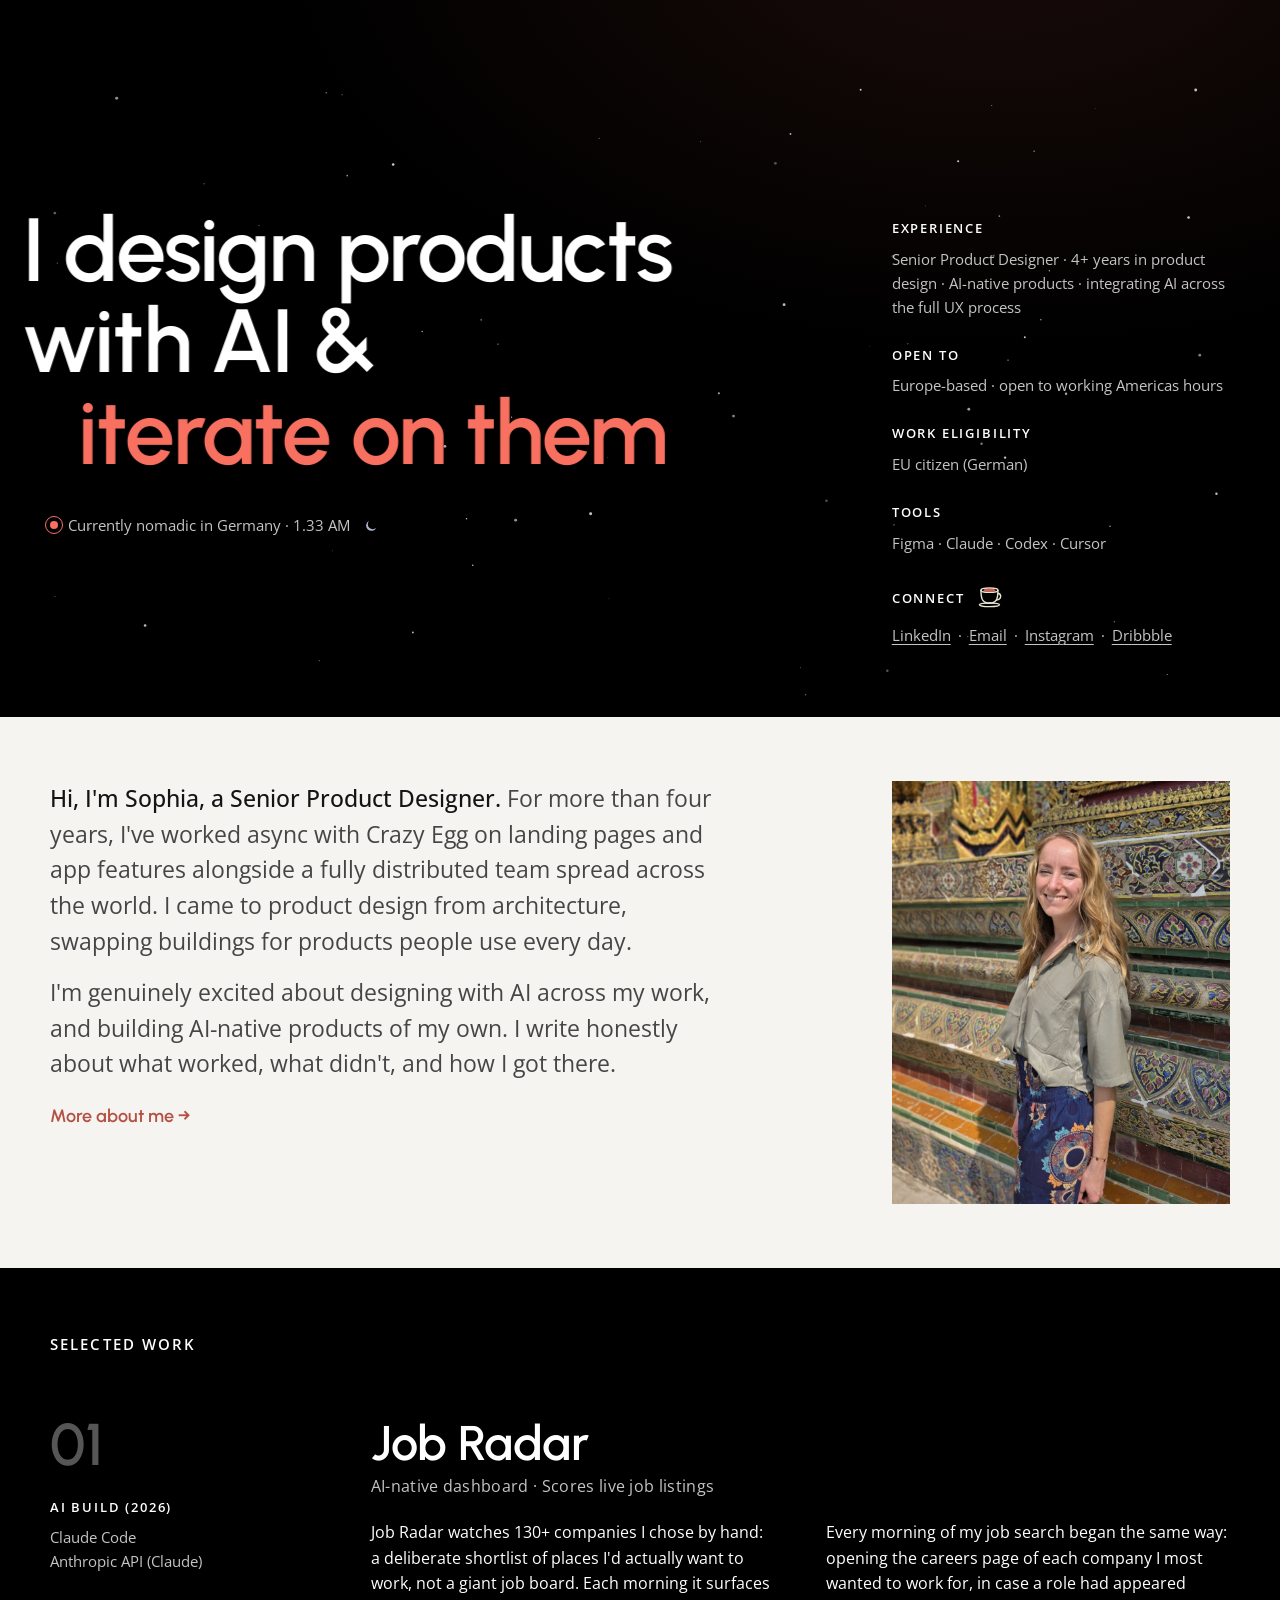
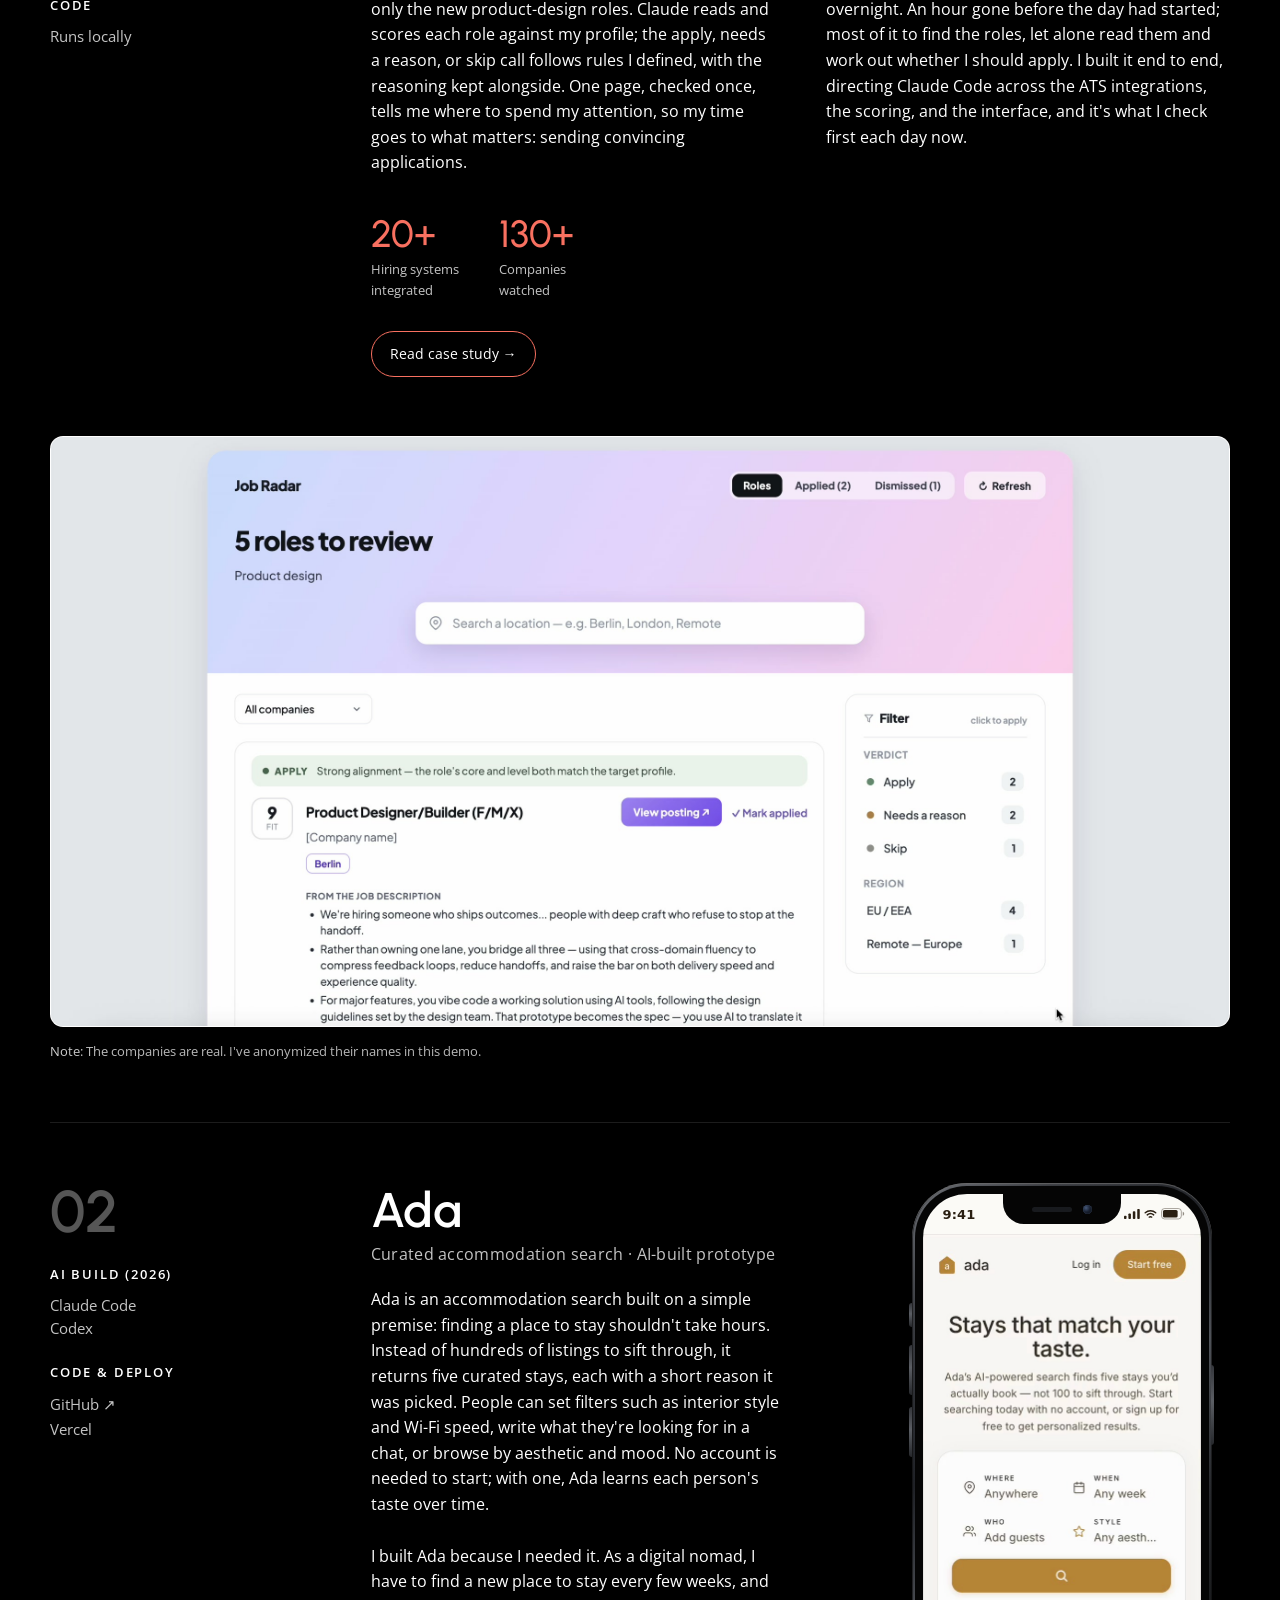
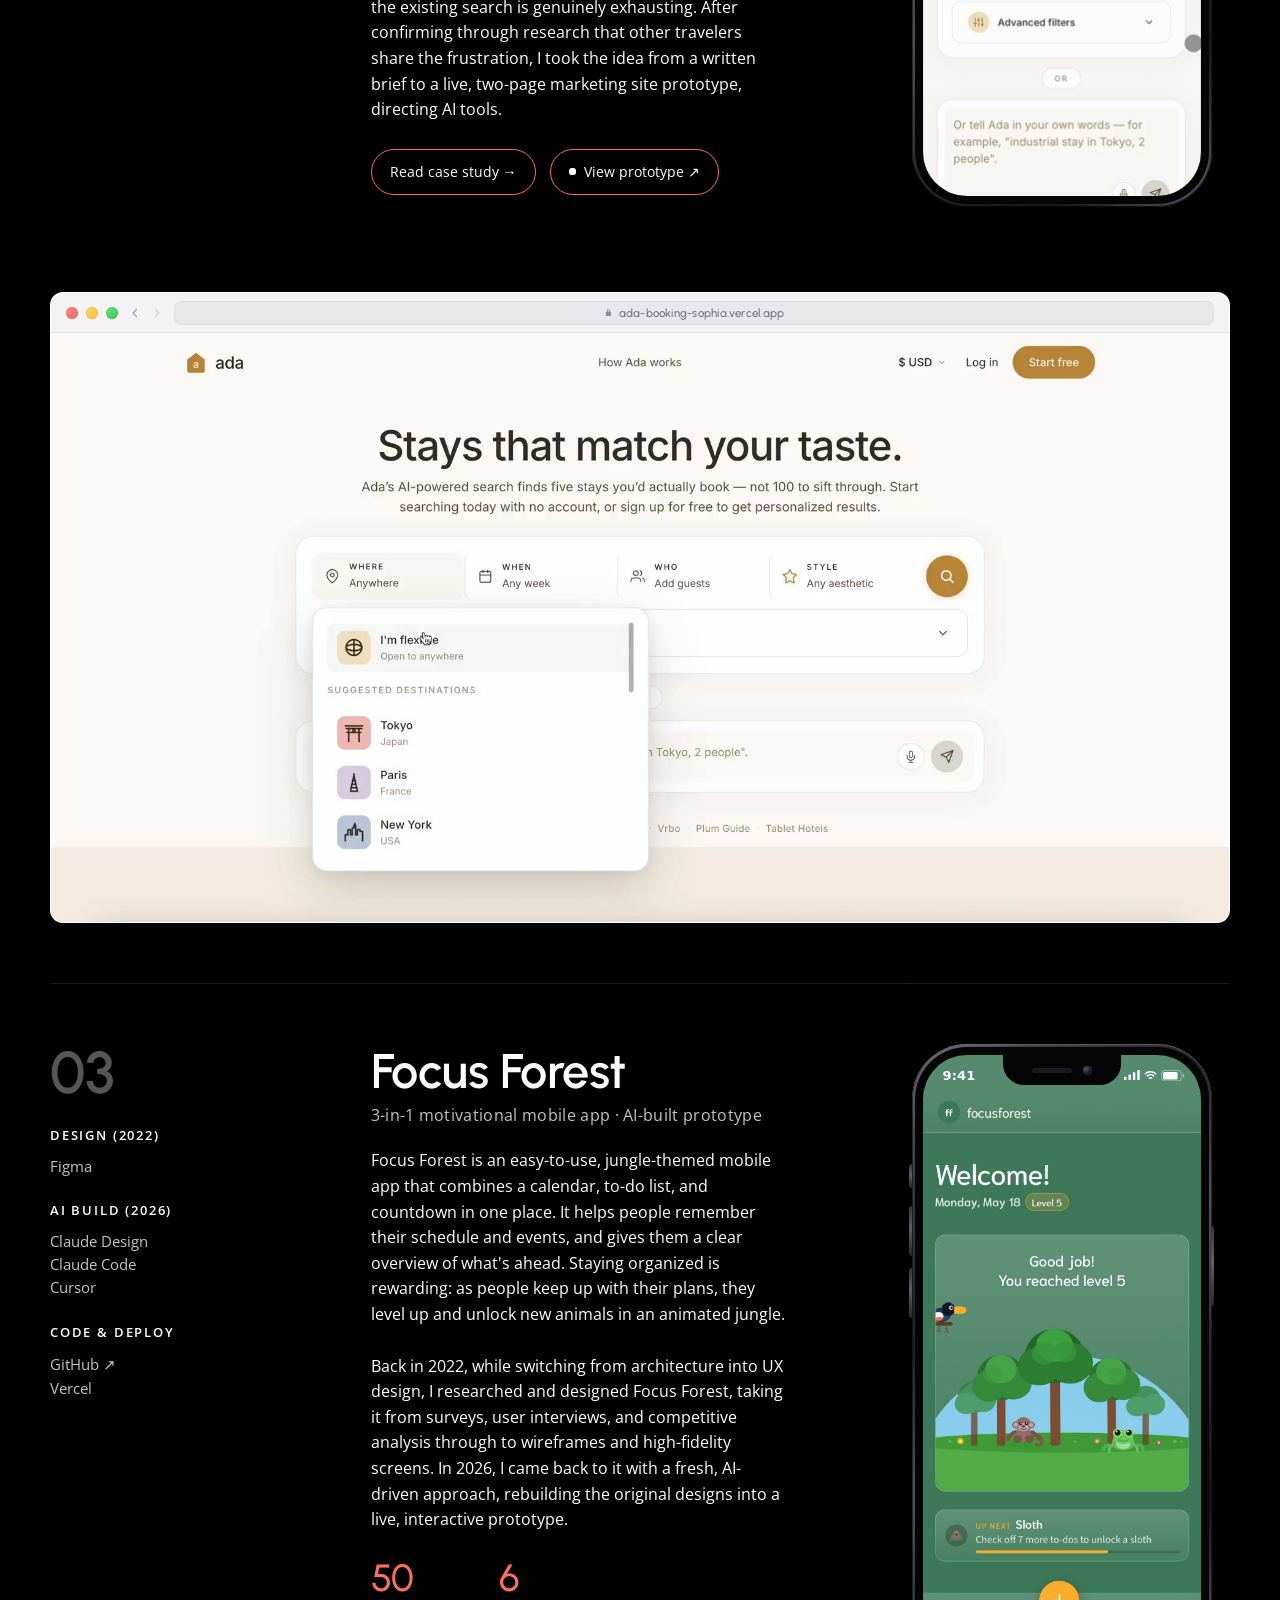
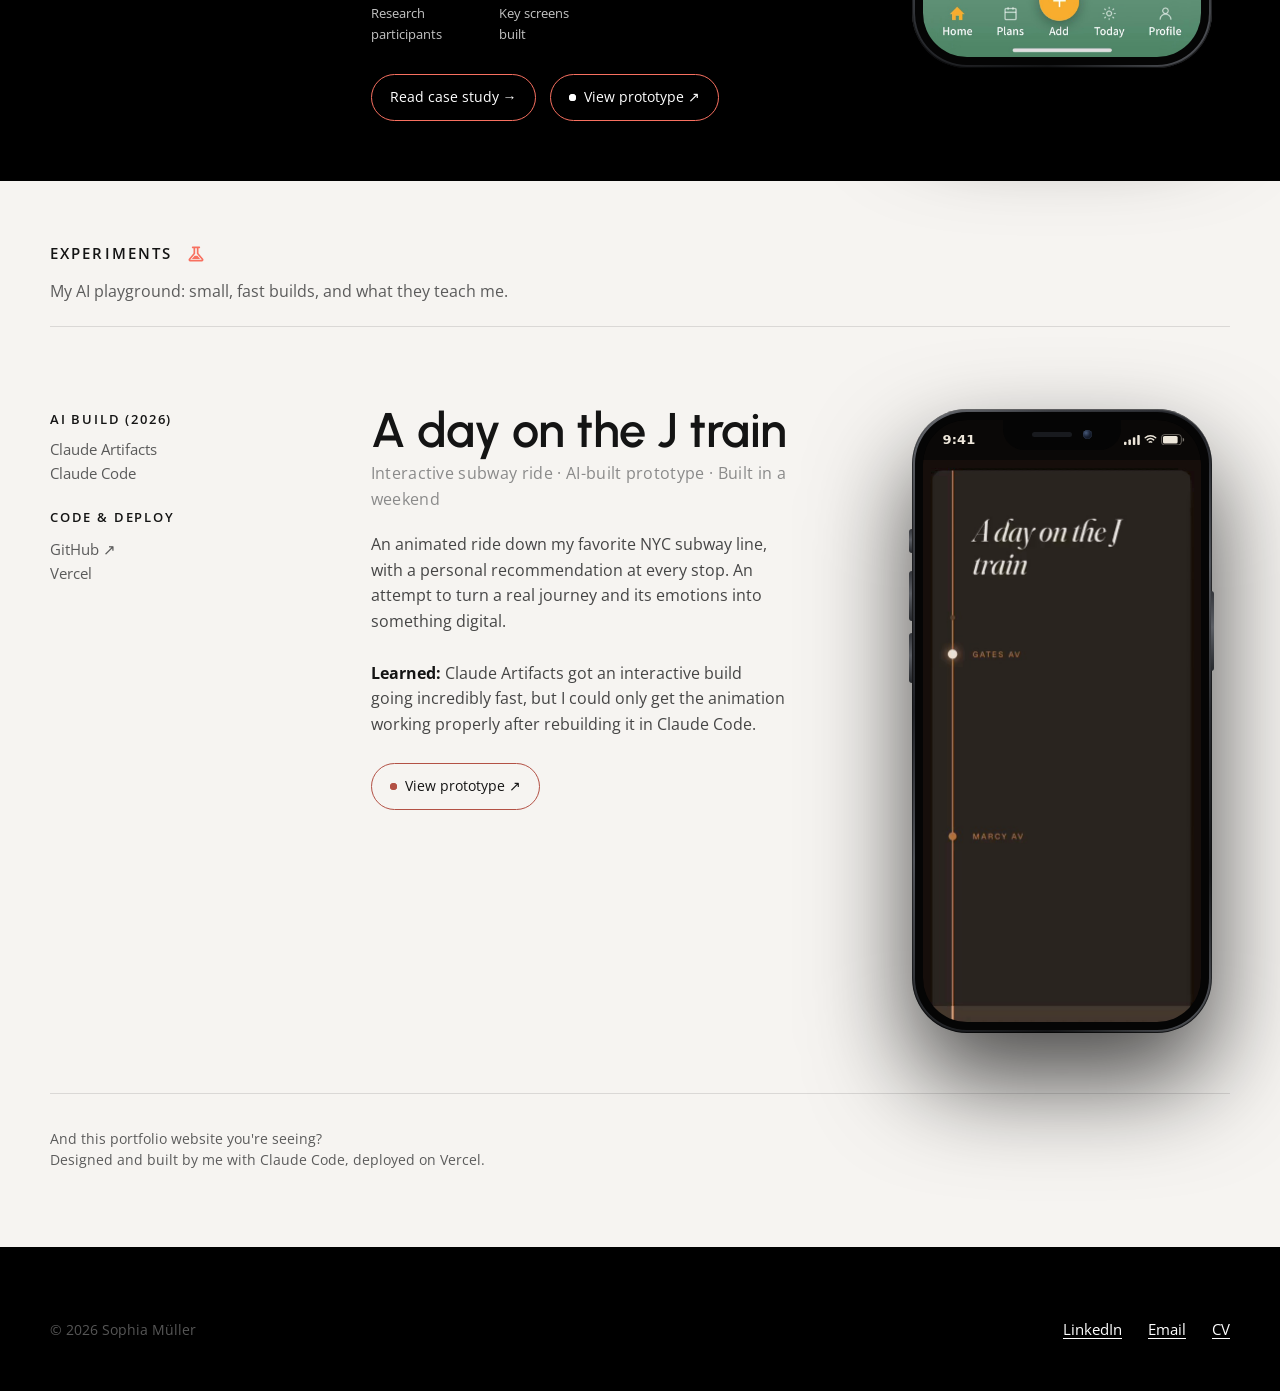
==== index.html @ 6cfa7311 "Homepage title: Product Designer -> Senior Product Designer Co-Authored-By: Claude Opus 4.8 (1M cont" ====
<!DOCTYPE html>
<html lang="en">
<head>
<meta charset="UTF-8">
<meta name="viewport" content="width=device-width, initial-scale=1.0">
<link rel="icon" href="/favicon.svg" type="image/svg+xml">
<link rel="icon" href="/favicon.ico" sizes="any">
<link rel="apple-touch-icon" href="/apple-touch-icon.png">
<title>Sophia Müller — Senior Product Designer</title>
<meta name="description" content="Portfolio of Sophia Müller — a product designer integrating AI across the full UX process. Selected work, AI experiments, and case studies.">
<link rel="canonical" href="https://sophia-ux.com/">
<meta property="og:type" content="website">
<meta property="og:url" content="https://sophia-ux.com/">
<meta property="og:title" content="Sophia Müller — Product Designer">
<meta property="og:description" content="Product designer integrating AI across the full UX process. Selected work, AI experiments, and case studies.">
<meta property="og:image" content="https://sophia-ux.com/assets/og-image.jpg">
<meta property="og:image:width" content="1200">
<meta property="og:image:height" content="630">
<meta property="og:image:alt" content="Sophia Müller — Product Designer portfolio">
<meta property="og:site_name" content="Sophia Müller">
<meta name="twitter:card" content="summary_large_image">
<meta name="twitter:title" content="Sophia Müller — Product Designer">
<meta name="twitter:description" content="Product designer integrating AI across the full UX process. Selected work, AI experiments, and case studies.">
<meta name="twitter:image" content="https://sophia-ux.com/assets/og-image.jpg">
<meta name="twitter:image:alt" content="Sophia Müller — Product Designer portfolio">
<script type="application/ld+json">
{
  "@context": "https://schema.org",
  "@graph": [
    {
      "@type": "WebSite",
      "@id": "https://sophia-ux.com/#website",
      "url": "https://sophia-ux.com/",
      "name": "Sophia Müller",
      "description": "Portfolio of Sophia Müller, a product designer integrating AI across the full UX process.",
      "publisher": { "@id": "https://sophia-ux.com/#person" },
      "inLanguage": "en"
    },
    {
      "@type": "Person",
      "@id": "https://sophia-ux.com/#person",
      "name": "Sophia Müller",
      "url": "https://sophia-ux.com/",
      "jobTitle": "Product Designer",
      "image": "https://sophia-ux.com/assets/sophia-portrait-about.jpg",
      "description": "Product designer integrating AI across the full UX process — research, design, prototyping, and shipping.",
      "knowsAbout": ["Product Design", "UX Design", "AI-assisted design", "Prototyping", "Design systems"],
      "sameAs": ["https://www.instagram.com/sophiamueller_ux/"]
    }
  ]
}
</script>
<link rel="preconnect" href="https://fonts.googleapis.com">
<link rel="preconnect" href="https://fonts.gstatic.com" crossorigin>
<link href="https://fonts.googleapis.com/css2?family=Urbanist:wght@300;400;500;600;700&family=Open+Sans:wght@400;500;600&display=swap" rel="stylesheet">
<link rel="stylesheet" href="styles.css?v=74">
</head>
<body>
<div class="wrap">

  <!-- top bar -->
  <header class="topbar reveal" style="animation-delay:.05s">
    <div class="brand">Sophia <b>Müller</b></div>
    <button class="nav-toggle" type="button" aria-label="Menu" aria-expanded="false" aria-controls="topnav">
      <span></span><span></span><span></span>
    </button>
    <nav class="topnav" id="topnav">
      <a href="#work">Work</a>
      <a href="#lab">Experiments <svg class="navicon" viewBox="0 -960 960 960" aria-hidden="true"><path d="M200-120q-51 0-72.5-45.5T138-250l222-270v-240h-40q-17 0-28.5-11.5T280-800q0-17 11.5-28.5T320-840h320q17 0 28.5 11.5T680-800q0 17-11.5 28.5T640-760h-40v240l222 270q32 39 10.5 84.5T760-120H200Zm80-120h400L544-400H416L280-240Zm-80 40h560L520-492v-268h-80v268L200-200Zm280-280Z"/></svg></a>
      <a href="about.html">About</a>
      <a href="https://drive.google.com/file/d/1Z-_l9H6a6OMf9sEtm7uho7M1DKZYMkv1/view?usp=sharing" target="_blank" rel="noopener">CV</a>
    </nav>
  </header>

  <!-- hero -->
  <section class="hero">
    <div>
      <h1 class="hl reveal" style="animation-delay:.12s">
        <span class="hl-l1">I design products<br>with AI &amp;</span>
        <span class="hl-l2"><span class="rotate" id="rotate">bring them to life</span></span>
      </h1>
      <div class="now reveal" style="animation-delay:.3s">
        <span class="dot"></span>
        <span class="now-text">Currently nomadic in <span id="nomad-loc">Germany</span> · <span id="localtime" class="ltime"></span> <span class="daynight" id="daynight" aria-hidden="true"></span></span>
      </div>
    </div>

    <aside class="detail reveal" style="animation-delay:.22s">
      <div class="grp">
        <div class="lbl">Experience</div>
        <div class="val muted">Senior Product Designer · 4+ years in product design · AI-native products · integrating AI across the full UX process</div>
      </div>
      <div class="grp">
        <div class="lbl">Open to</div>
        <div class="val muted">Europe-based · open to working Americas hours</div>
      </div>
      <div class="grp">
        <div class="lbl">Work eligibility</div>
        <div class="val muted">EU citizen (German)</div>
      </div>
      <div class="grp">
        <div class="lbl">Tools</div>
        <div class="val muted">Figma · Claude · Codex · Cursor</div>
      </div>
      <div class="grp">
        <div class="lbl" style="display:inline-flex;align-items:center;gap:10px"><span>Connect</span><button type="button" class="pxcup-wrap" aria-label="Coffee — happy to chat over a coffee"><svg class="pxcup" viewBox="0 0 44 44" aria-hidden="true">
          <path class="csteam" d="M18,11 c-2,-3 2,-5 0,-8" fill="none" stroke="var(--muted)" stroke-width="2.2" stroke-linecap="round"/>
          <path class="csteam s2" d="M25,11 c-2,-3 2,-5 0,-8" fill="none" stroke="var(--muted)" stroke-width="2.2" stroke-linecap="round"/>
          <ellipse cx="20" cy="36" rx="13" ry="2.4" fill="none" stroke="#e9e2d5" stroke-width="1.8"/>
          <path d="M9,17 C9,30 12,34 20,34 C28,34 31,30 31,17" fill="none" stroke="#e9e2d5" stroke-width="1.8" stroke-linecap="round"/>
          <path d="M31,21 c5,1 5,8 -2,9" fill="none" stroke="#e9e2d5" stroke-width="1.8" stroke-linecap="round"/>
          <ellipse cx="20" cy="17" rx="11" ry="2.8" fill="none" stroke="#e9e2d5" stroke-width="1.8"/>
          <ellipse class="brew" cx="20" cy="17" rx="8" ry="1.9" fill="var(--accent)" opacity=".85"/>
          <ellipse class="cripple" cx="20" cy="17" rx="6" ry="1.6" fill="none" stroke="#f2e6d3" stroke-width="1"/>
          <circle class="cdrop" cx="20" cy="17" r="2.4" fill="#f2e6d3"/>
        </svg><span class="cbubble">Happy to chat over a coffee?</span></button></div>
        <div class="val muted"><a href="https://www.linkedin.com/in/sophiadesign/" target="_blank" rel="noopener">LinkedIn</a><span class="sep">·</span><a href="mailto:hello@sophia-ux.com">Email</a><span class="sep">·</span><a href="https://www.instagram.com/sophiamueller_ux/" target="_blank" rel="noopener">Instagram</a><span class="sep">·</span><a href="https://dribbble.com/FiaCharly" target="_blank" rel="noopener">Dribbble</a></div>
      </div>
    </aside>
  </section>

  <!-- about lead (light band) -->
  <section class="about-band" id="about">
    <div class="about-inner">
      <div class="about-copy">
        <p><span class="hi">Hi, I'm Sophia, a Senior Product Designer.</span> For more than four years, I've worked async with Crazy Egg on landing pages and app features alongside a fully distributed team spread across the world. I came to product design from architecture, swapping buildings for products people use every day.</p>
        <p style="margin-top:16px">I'm genuinely excited about designing with AI across my work, and building AI-native products of my own. I write honestly about what worked, what didn't, and how I got there.</p>
        <a class="about-more" href="about.html">More about me →</a>
      </div>
      <img class="about-photo" src="assets/sophia-portrait-homepage.jpg?v=6" alt="Sophia Müller, product designer, at a temple in Bangkok" width="1000" height="1250" loading="lazy">
    </div>
  </section>

  <!-- projects -->
  <div class="work-label" id="work">Selected work</div>

  <section class="project" id="job-radar">
    <div class="pcol-left">
      <div class="pnum">01</div>
      <div class="stack-group">
      <div class="pstack">
        <div class="pstack-label">AI Build (2026)</div>
        <div class="pstack-tool">Claude Code</div>
        <div class="pstack-tool">Anthropic API (Claude)</div>
      </div>
      <div class="pstack">
        <div class="pstack-label">Code</div>
        <div class="pstack-tool">Runs locally</div>
      </div>
      </div>
    </div>
    <div class="pbody">
      <h2 class="ptitle">Job Radar</h2>
      <div class="pmeta">AI-native dashboard · Scores live job listings</div>
      <div class="jr-cols">
      <p class="pdesc">Job Radar watches 130+ companies I chose by hand: a deliberate shortlist of places I'd actually want to work, not a giant job board. Each morning it surfaces only the new product-design roles. Claude reads and scores each role against my profile; the apply, needs a reason, or skip call follows rules I defined, with the reasoning kept alongside. One page, checked once, tells me where to spend my attention, so my time goes to what matters: sending convincing applications.</p>
      <p class="pdesc">Every morning of my job search began the same way: opening the careers page of each company I most wanted to work for, in case a role had appeared overnight. An hour gone before the day had started; most of it to find the roles, let alone read them and work out whether I should apply. I built it end to end, directing Claude Code across the ATS integrations, the scoring, and the interface, and it's what I check first each day now.</p>
      </div>
      <div class="metrics">
        <div class="metric"><div class="mn">20+</div><div class="ml">Hiring systems integrated</div></div>
        <div class="metric"><div class="mn">130+</div><div class="ml">Companies watched</div></div>
      </div>
      <div class="actions">
        <a class="btn primary" href="work/job-radar.html">Read case study →</a>
      </div>
      <!-- No live link yet (not deployed to Vercel) — the videos below are the demo. Add a "View prototype ↗" CTA here if/when it goes live. -->
    </div>
    <!-- DESKTOP frame — Job Radar recording; browser chrome removed for a clean app viewport -->
    <div class="stage stage-desktop">
      <div class="monitor">
        <div class="mon-device">
          <div class="mon-inner">
            <div class="mon-screen">
              <video autoplay loop muted playsinline poster="assets/job-radar-desktop-poster.jpg?v=2">
                <source src="assets/job-radar-desktop-demo.mp4?v=3" type="video/mp4">
              </video>
            </div>
          </div>
        </div>
      </div>
      <p class="jr-caption">Note: The companies are real. I've anonymized their names in this demo.</p>
    </div>
  </section>


  <!-- Project 02: Ada (accommodation booking app) — PLACEHOLDER. TODO when ready:
       real stats, point CTAs at work/ada.html + the live Vercel URL, set GitHub link, swap the visual. -->
  <section class="project" id="ada">
    <div class="pcol-left">
      <div class="pnum">02</div>
      <div class="stack-group">
      <div class="pstack">
        <div class="pstack-label">AI Build (2026)</div>
        <div class="pstack-tool">Claude Code</div>
        <div class="pstack-tool">Codex</div>
      </div>
      <div class="pstack">
        <div class="pstack-label">Code &amp; deploy</div>
        <a class="pstack-tool pstack-link" href="https://github.com/Sophia-create94/ada" target="_blank" rel="noopener">GitHub ↗</a>
        <div class="pstack-tool">Vercel</div>
      </div>
      </div>
    </div>
    <div class="pbody">
      <div class="pbody-main">
        <h2 class="ptitle">Ada</h2>
        <div class="pmeta">Curated accommodation search · AI-built prototype</div>
        <p class="pdesc">Ada is an accommodation search built on a simple premise: finding a place to stay shouldn't take hours. Instead of hundreds of listings to sift through, it returns five curated stays, each with a short reason it was picked. People can set filters such as interior style and Wi-Fi speed, write what they're looking for in a chat, or browse by aesthetic and mood. No account is needed to start; with one, Ada learns each person's taste over time.</p>
        <p class="pdesc">I built Ada because I needed it. As a digital nomad, I have to find a new place to stay every few weeks, and the existing search is genuinely exhausting. After confirming through research that other travelers share the frustration, I took the idea from a written brief to a live, two-page marketing site prototype, directing AI tools.</p>
      </div>
      <div class="proj-extra">
        <div class="actions">
          <a class="btn primary" href="work/ada.html">Read case study →</a>
          <a class="btn primary" href="https://ada-booking-sophia.vercel.app/" target="_blank" rel="noopener"><span class="live-dot" aria-hidden="true"></span>View prototype ↗</a>
        </div>
      </div>
    </div>
    <div class="stage">
      <div class="phone">
        <i class="ph-side ph-mute"></i>
        <i class="ph-side ph-volup"></i>
        <i class="ph-side ph-voldn"></i>
        <i class="ph-side ph-power"></i>
        <div class="screen" style="--app-top:#FBFAF6;--sb-fg:#2A1F12">
          <div class="statusbar">
            <span class="sb-time">9:41</span>
            <span class="sb-icons">
              <svg class="sb-ic" viewBox="0 0 19 12" aria-hidden="true">
                <rect x="0" y="8" width="3" height="4" rx="1"/>
                <rect x="5.3" y="5.3" width="3" height="6.7" rx="1"/>
                <rect x="10.6" y="2.6" width="3" height="9.4" rx="1"/>
                <rect x="15.9" y="0" width="3" height="12" rx="1"/>
              </svg>
              <svg class="sb-ic sb-wifi" viewBox="0 0 16 13" aria-hidden="true">
                <path d="M1.5 4.6a10 10 0 0 1 13 0"/>
                <path d="M4 7.3a6.2 6.2 0 0 1 8 0"/>
                <path d="M6.5 10a2.6 2.6 0 0 1 3 0"/>
              </svg>
              <span class="sb-batt">
                <svg viewBox="0 0 27 13" aria-hidden="true">
                  <rect x="0.6" y="0.6" width="22.4" height="11.8" rx="3.4" fill="none" stroke="currentColor" stroke-opacity=".4" stroke-width="1.1"/>
                  <rect x="2.2" y="2.2" width="16.6" height="8.6" rx="1.8" fill="currentColor"/>
                  <path d="M24.6 4.3c.95.25 1.6 1.05 1.6 2.2s-.65 1.95-1.6 2.2V4.3Z" fill="currentColor" fill-opacity=".5"/>
                </svg>
              </span>
            </span>
          </div>
          <div class="notch"><span class="n-speaker"></span><span class="n-cam"></span></div>
          <video class="ff-video" autoplay loop muted playsinline poster="assets/ada-mobile-poster.jpg?v=4">
            <source src="assets/ada-mobile-demo.mp4?v=4" type="video/mp4">
          </video>
        </div>
      </div>
    </div>
    <!-- DESKTOP recording: the same browser window as the J-train card, full-width below the description. -->
    <div class="stage stage-desktop">
      <div class="monitor">
        <div class="mon-device">
          <div class="mon-inner">
            <div class="mon-bar">
              <span class="mon-dots"><i></i><i></i><i></i></span>
              <span class="mon-arrows" aria-hidden="true"><svg viewBox="0 0 24 24" fill="none" stroke="currentColor" stroke-width="2.4" stroke-linecap="round" stroke-linejoin="round"><path d="M15 5l-7 7 7 7"/></svg><svg viewBox="0 0 24 24" fill="none" stroke="currentColor" stroke-width="2.4" stroke-linecap="round" stroke-linejoin="round"><path d="M9 5l7 7-7 7"/></svg></span>
              <span class="mon-url"><svg class="mon-lock" viewBox="0 0 24 24" fill="currentColor" aria-hidden="true"><path d="M12 1.7a4.3 4.3 0 0 0-4.3 4.3V9H6.6A1.6 1.6 0 0 0 5 10.6v8.8A1.6 1.6 0 0 0 6.6 21h10.8a1.6 1.6 0 0 0 1.6-1.6v-8.8A1.6 1.6 0 0 0 17.4 9h-1.1V6A4.3 4.3 0 0 0 12 1.7zm2.4 7.3H9.6V6a2.4 2.4 0 0 1 4.8 0v3z"/></svg>ada-booking-sophia.vercel.app</span>
            </div>
            <div class="mon-screen">
              <video autoplay loop muted playsinline poster="assets/ada-desktop-poster.jpg?v=8">
                <source src="assets/ada-desktop-demo.mp4?v=8" type="video/mp4">
              </video>
            </div>
          </div>
        </div>
      </div>
    </div>
  </section>

  <section class="project" id="focus-forest">
    <div class="pcol-left">
      <div class="pnum">03</div>
      <div class="stack-group">
      <div class="pstack">
        <div class="pstack-label">Design (2022)</div>
        <div class="pstack-tool">Figma</div>
      </div>
      <div class="pstack">
        <div class="pstack-label">AI Build (2026)</div>
        <div class="pstack-tool">Claude Design</div>
        <div class="pstack-tool">Claude Code</div>
        <div class="pstack-tool">Cursor</div>
      </div>
      <div class="pstack">
        <div class="pstack-label">Code &amp; deploy</div>
        <a class="pstack-tool pstack-link" href="https://github.com/Sophia-create94/focus-forest" target="_blank" rel="noopener">GitHub ↗</a>
        <div class="pstack-tool">Vercel</div>
      </div>
      </div>
    </div>
    <div class="pbody">
      <div class="pbody-main">
        <h2 class="ptitle">Focus Forest</h2>
        <div class="pmeta">3-in-1 motivational mobile app · AI-built prototype</div>
        <p class="pdesc">Focus Forest is an easy-to-use, jungle-themed mobile app that combines a calendar, to-do list, and countdown in one place. It helps people remember their schedule and events, and gives them a clear overview of what's ahead. Staying organized is rewarding: as people keep up with their plans, they level up and unlock new animals in an animated jungle.</p>
        <p class="pdesc">Back in 2022, while switching from architecture into UX design, I researched and designed Focus Forest, taking it from surveys, user interviews, and competitive analysis through to wireframes and high-fidelity screens. In 2026, I came back to it with a fresh, AI-driven approach, rebuilding the original designs into a live, interactive prototype.</p>
      </div>
      <div class="proj-extra">
        <div class="metrics">
          <div class="metric"><div class="mn">50</div><div class="ml">Research participants</div></div>
          <div class="metric"><div class="mn">6</div><div class="ml">Key screens<br>built</div></div>
        </div>
        <div class="actions">
          <a class="btn primary" href="work/focus-forest.html">Read case study →</a>
          <a class="btn primary" href="https://focus-forest-sophia.vercel.app/" target="_blank" rel="noopener"><span class="live-dot" aria-hidden="true"></span>View prototype ↗</a>
        </div>
      </div>
    </div>
    <div class="stage">
      <div class="phone">
        <i class="ph-side ph-mute"></i>
        <i class="ph-side ph-volup"></i>
        <i class="ph-side ph-voldn"></i>
        <i class="ph-side ph-power"></i>
        <div class="screen" style="--app-top:#558a6e">
          <div class="statusbar">
            <span class="sb-time">9:41</span>
            <span class="sb-icons">
              <svg class="sb-ic" viewBox="0 0 19 12" aria-hidden="true">
                <rect x="0" y="8" width="3" height="4" rx="1"/>
                <rect x="5.3" y="5.3" width="3" height="6.7" rx="1"/>
                <rect x="10.6" y="2.6" width="3" height="9.4" rx="1"/>
                <rect x="15.9" y="0" width="3" height="12" rx="1"/>
              </svg>
              <svg class="sb-ic sb-wifi" viewBox="0 0 16 13" aria-hidden="true">
                <path d="M1.5 4.6a10 10 0 0 1 13 0"/>
                <path d="M4 7.3a6.2 6.2 0 0 1 8 0"/>
                <path d="M6.5 10a2.6 2.6 0 0 1 3 0"/>
              </svg>
              <span class="sb-batt">
                <svg viewBox="0 0 27 13" aria-hidden="true">
                  <rect x="0.6" y="0.6" width="22.4" height="11.8" rx="3.4" fill="none" stroke="currentColor" stroke-opacity=".4" stroke-width="1.1"/>
                  <rect x="2.2" y="2.2" width="16.6" height="8.6" rx="1.8" fill="currentColor"/>
                  <path d="M24.6 4.3c.95.25 1.6 1.05 1.6 2.2s-.65 1.95-1.6 2.2V4.3Z" fill="currentColor" fill-opacity=".5"/>
                </svg>
              </span>
            </span>
          </div>
          <div class="notch">
            <span class="n-speaker"></span>
            <span class="n-cam"></span>
          </div>
          <video class="ff-video" autoplay loop muted playsinline poster="assets/focus-forest-poster.jpg">
            <source src="assets/focus-forest-demo.mp4?v=2" type="video/mp4">
          </video>
        </div>
      </div>
    </div>
  </section>


  <!-- lab (full-bleed light band) -->
  <section class="lab-band">
    <div class="lab-inner">
      <div class="work-label" id="lab">Experiments <svg class="navicon" viewBox="0 -960 960 960" aria-hidden="true"><path d="M200-120q-51 0-72.5-45.5T138-250l222-270v-240h-40q-17 0-28.5-11.5T280-800q0-17 11.5-28.5T320-840h320q17 0 28.5 11.5T680-800q0 17-11.5 28.5T640-760h-40v240l222 270q32 39 10.5 84.5T760-120H200Zm80-120h400L544-400H416L280-240Zm-80 40h560L520-492v-268h-80v268L200-200Zm280-280Z"/></svg></div>
      <p class="lab-intro">My AI playground: small, fast builds, and what they teach me.</p>
      <hr class="lab-rule">
      <section class="project" id="j-train">
        <div class="pcol-left">
          <div class="stack-group">
          <div class="pstack">
            <div class="pstack-label">AI Build (2026)</div>
            <div class="pstack-tool">Claude Artifacts</div>
            <div class="pstack-tool">Claude Code</div>
          </div>
          <div class="pstack">
            <div class="pstack-label">Code &amp; deploy</div>
            <a class="pstack-tool pstack-link" href="https://github.com/Sophia-create94/j-train" target="_blank" rel="noopener">GitHub ↗</a>
            <div class="pstack-tool">Vercel</div>
          </div>
          </div>
        </div>
        <div class="pbody">
          <h2 class="ptitle">A day on the J train</h2>
          <div class="pmeta">Interactive subway ride · AI-built prototype · Built in a weekend</div>
          <p class="pdesc">An animated ride down my favorite NYC subway line, with a personal recommendation at every stop. An attempt to turn a real journey and its emotions into something digital.</p>
          <p class="pdesc"><b>Learned:</b> Claude Artifacts got an interactive build going incredibly fast, but I could only get the animation working properly after rebuilding it in Claude Code.</p>
          <div class="actions">
            <a class="btn primary" href="https://j-train-sophia.vercel.app/" target="_blank" rel="noopener"><span class="live-dot" aria-hidden="true"></span>View prototype ↗</a>
          </div>
        </div>
        <div class="stage">
          <!-- MOBILE recording (J-train is a 380px phone-width experience). Replace the .stage-ph
               with a video when ready, e.g.:
               <video class="ff-video" autoplay loop muted playsinline poster="assets/j-train-poster.jpg">
                 <source src="assets/j-train-demo.mp4" type="video/mp4"></video> -->
          <div class="phone">
            <i class="ph-side ph-mute"></i>
            <i class="ph-side ph-volup"></i>
            <i class="ph-side ph-voldn"></i>
            <i class="ph-side ph-power"></i>
            <div class="screen" style="--app-top:#0a0807;--sb-fg:#EDE6DA">
              <div class="statusbar">
                <span class="sb-time">9:41</span>
                <span class="sb-icons">
                  <svg class="sb-ic" viewBox="0 0 19 12" aria-hidden="true">
                    <rect x="0" y="8" width="3" height="4" rx="1"/>
                    <rect x="5.3" y="5.3" width="3" height="6.7" rx="1"/>
                    <rect x="10.6" y="2.6" width="3" height="9.4" rx="1"/>
                    <rect x="15.9" y="0" width="3" height="12" rx="1"/>
                  </svg>
                  <svg class="sb-ic sb-wifi" viewBox="0 0 16 13" aria-hidden="true">
                    <path d="M1.5 4.6a10 10 0 0 1 13 0"/>
                    <path d="M4 7.3a6.2 6.2 0 0 1 8 0"/>
                    <path d="M6.5 10a2.6 2.6 0 0 1 3 0"/>
                  </svg>
                  <span class="sb-batt">
                    <svg viewBox="0 0 27 13" aria-hidden="true">
                      <rect x="0.6" y="0.6" width="22.4" height="11.8" rx="3.4" fill="none" stroke="currentColor" stroke-opacity=".4" stroke-width="1.1"/>
                      <rect x="2.2" y="2.2" width="16.6" height="8.6" rx="1.8" fill="currentColor"/>
                      <path d="M24.6 4.3c.95.25 1.6 1.05 1.6 2.2s-.65 1.95-1.6 2.2V4.3Z" fill="currentColor" fill-opacity=".5"/>
                    </svg>
                  </span>
                </span>
              </div>
              <div class="notch"><span class="n-speaker"></span><span class="n-cam"></span></div>
              <video class="ff-video" autoplay loop muted playsinline poster="assets/j-train-poster.jpg?v=4">
                <source src="assets/j-train-demo.mp4?v=4" type="video/mp4">
              </video>
            </div>
          </div>
        </div>
      </section>
      <hr class="lab-rule foot">
      <p class="lab-proof">And this portfolio website you're seeing?<br>Designed and built by me with Claude Code, deployed on Vercel.</p>
    </div>
  </section>

  <!-- footer -->
  <footer>
    <div>
      <div class="copy">© 2026 Sophia Müller</div>
    </div>
    <div class="flinks">
      <a href="https://www.linkedin.com/in/sophiadesign/" target="_blank" rel="noopener">LinkedIn</a>
      <a href="mailto:hello@sophia-ux.com">Email</a>
      <a href="https://drive.google.com/file/d/1Z-_l9H6a6OMf9sEtm7uho7M1DKZYMkv1/view?usp=sharing" target="_blank" rel="noopener">CV</a>
    </div>
  </footer>

</div>

<button class="totop" aria-label="Back to top">↑</button>

<script src="main.js?v=7"></script>
<script defer src="/_vercel/insights/script.js"></script>
</body>
</html>
---- styles.css ----
:root{
    --bg:#000000;
    --fg:#ffffff;
    --muted:#C4C4C4;
    --dim:#565656;
    --accent:#F87060;       /* light coral — for coral on DARK backgrounds */
    --accent-ink:#b35145;   /* darker coral — for coral text/strokes on LIGHT (cream) backgrounds (accessible contrast) */
    --line:#1c1c1c;
    --head:'Urbanist',sans-serif;
    --body:'Open Sans',sans-serif;
    --maxw:1240px;
  }
  *{margin:0;padding:0;box-sizing:border-box}
  html{scroll-behavior:smooth}
  body{
    margin:0;
    background:var(--bg);
    color:var(--fg);
    font-family:var(--body);
    font-size:16px;
    line-height:1.6;
    -webkit-font-smoothing:antialiased;
    overflow-x:hidden;
  }
  /* subtle grain/atmosphere so the black isn't dead flat */
  body::before{
    content:"";
    position:fixed;inset:0;
    background:radial-gradient(1200px 700px at 78% -8%, rgba(248,112,96,0.10), transparent 60%);
    pointer-events:none;z-index:0;
  }
  .wrap{max-width:var(--maxw);margin:0 auto;padding:0 clamp(20px,4vw,30px);position:relative;z-index:1;animation:pagein .7s ease both}
  a{color:inherit;text-decoration:none}

  /* ---------- top bar ---------- */
  .topbar{display:flex;justify-content:space-between;align-items:center;padding:30px 0 18px;
          border-bottom:1px solid rgba(255,255,255,.2);position:sticky;top:0;z-index:40;background:var(--bg);will-change:transform}
  .brand{font-family:var(--head);font-weight:600;font-size:18px;letter-spacing:.2px}
  .brand b{color:var(--accent);font-weight:700}
  .topnav{display:flex;gap:26px;font-size:14px;color:#ffffff}
  .topnav a{transition:color .25s}
  .topnav a:hover{color:var(--accent)}
  .nav-toggle{display:none}

  /* ---------- hero ---------- */
  .hero{display:grid;grid-template-columns:1.9fr .8fr;gap:clamp(24px,3vw,40px);
        align-items:start;padding:clamp(80px,14vh,150px) 0 70px}
  .hl{font-family:var(--head);font-weight:600;line-height:1.02;letter-spacing:-.02em;
      font-size:clamp(40px,7vw,90px)}
  .hl-l1,.hl-l2{display:block;will-change:transform}
  .hl-l2{perspective:720px}
  .hl .rotate{color:var(--accent);display:inline-block;vertical-align:top;will-change:transform;transform-origin:50% 60%;
            transition:opacity .46s cubic-bezier(.4,0,.2,1), filter .46s cubic-bezier(.4,0,.2,1)}
  .hl .rotate.swap{opacity:0;filter:blur(5px)}
  .now{display:flex;align-items:center;gap:10px;margin-top:34px;color:var(--muted);font-size:15px;flex-wrap:wrap}
  .ltime{color:var(--muted);font-variant-numeric:tabular-nums}
  .ltime:empty{display:none}
  .dot{width:8px;height:8px;border-radius:50%;background:var(--accent);position:relative}
  .dot::after{content:"";position:absolute;inset:-5px;border-radius:50%;
              border:1px solid var(--accent);animation:pulse 2.4s ease-out infinite}
  @keyframes pulse{0%{transform:scale(.6);opacity:.9}100%{transform:scale(2.1);opacity:0}}

  .detail{display:flex;flex-direction:column;gap:26px;padding-top:14px}
  .detail .grp .lbl{font-size:13px;font-weight:600;letter-spacing:.14em;text-transform:uppercase;color:#ffffff;margin-bottom:8px}
  .detail .grp .val{font-size:15px;color:var(--fg)}
  .detail .grp .val.muted{color:var(--muted)}
  .detail a{transition:color .25s;text-decoration:underline;text-underline-offset:3px;text-decoration-thickness:1px}
  .now-text a{text-decoration:underline;text-underline-offset:3px;text-decoration-thickness:1px;transition:color .25s}
  .now-text a:hover{color:var(--accent)}
  .navicon{width:15px;height:15px;fill:var(--accent);vertical-align:-2px;margin-left:5px;transform-origin:50% 75%}
  .work-label .navicon{width:20px;height:20px;vertical-align:-5px;margin-left:8px}
  .navicon.wiggle,.topnav a:hover .navicon{animation:flaskwiggle .6s ease}
  @keyframes flaskwiggle{0%,100%{transform:rotate(0)}22%{transform:rotate(-15deg)}50%{transform:rotate(12deg)}74%{transform:rotate(-6deg)}88%{transform:rotate(3deg)}}
  #lab{scroll-margin-top:100px}
  #about{scroll-margin-top:70px}
  .detail a:hover{color:var(--accent)}
  .labhook{text-decoration:none}
  .detail .sep{color:var(--muted);margin:0 7px}
  .labhook{color:var(--accent)}
  .arrow{color:var(--muted);font-size:.85em}

  /* ---------- about lead (light band) ---------- */
  .about-band{margin:0 calc(50% - 50vw);background:#f6f4f1;padding:64px 0}
  .about-inner{max-width:var(--maxw);margin:0 auto;padding:0 clamp(20px,4vw,30px);display:grid;grid-template-columns:1.9fr .8fr;gap:clamp(24px,3vw,40px);align-items:start}
  .about-band p{font-size:clamp(18px,2.1vw,23px);line-height:1.55;max-width:52ch;color:#454545;font-weight:400;margin:0}
  .about-band p .hi{color:#141414;font-weight:500}
  .about-more{display:inline-block;margin-top:20px;font-family:var(--head);font-weight:600;font-size:18px;
              color:var(--accent-ink);transition:color .2s}
  .about-more:hover{text-decoration:underline;text-underline-offset:3px}
  .about-photo{display:block;width:100%;max-width:420px;height:auto;border-radius:0}

  /* ---------- projects ---------- */
  .work-label{font-size:15px;font-weight:600;letter-spacing:.14em;text-transform:uppercase;color:#ffffff;padding:64px 0 0}
  .project{display:grid;grid-template-columns:0.8fr 1.4fr 1fr;gap:clamp(24px,4vw,56px);
           align-items:start;padding:60px 0;scroll-margin-top:90px}
  .project + .project{border-top:1px solid var(--line)}
  .pbody{padding-top:2px}
  .pnum{font-family:var(--head);font-weight:600;font-size:clamp(40px,4.6vw,60px);color:var(--dim);line-height:1}
  .reveal-up{opacity:0;transform:translateY(22px);transition:opacity .8s cubic-bezier(.2,.7,.2,1),transform .8s cubic-bezier(.2,.7,.2,1)}
  .reveal-up.in{opacity:1;transform:none}
  .ptitle{font-family:var(--head);font-weight:600;font-size:clamp(30px,3.8vw,50px);
          line-height:1.04;margin:0 0 6px;letter-spacing:-.01em}
  .pmeta-sub{font-style:italic;color:var(--muted);font-size:14px;margin-bottom:20px}
  .pmeta{color:var(--muted);font-size:16px;letter-spacing:.02em;margin-bottom:20px}
  .pdesc{color:#ffffff;font-size:16px;max-width:46ch;margin-bottom:26px}
  .metrics{display:flex;gap:16px;flex-wrap:wrap;margin-bottom:30px}
  .metric .mn{font-family:var(--head);font-weight:500;font-size:clamp(26px,3vw,38px);color:var(--accent);line-height:1}
  .metric .ml{font-size:13px;color:var(--muted);margin-top:6px;max-width:16ch}
  .pcol-left{min-width:0}
  /* invisible wrappers by default (desktop/mobile flow unchanged); become grid items only at tablet */
  .pbody-main,.proj-extra{display:contents}
  .pstack{margin-top:22px}
  .pstack-label{font-size:13px;font-weight:600;text-transform:uppercase;letter-spacing:.14em;color:#ffffff;margin-bottom:9px}
  .pstack-tool{color:#c4c4c4;font-size:15px;line-height:1.55}
  .pstack-link{display:inline-block;transition:color .2s}
  .pstack-link:hover{color:var(--accent)}
  .actions{display:flex;gap:14px;flex-wrap:wrap}
  .btn{font-size:14px;padding:11px 18px;border:1px solid var(--line);border-radius:40px;
       display:inline-flex;align-items:center;gap:8px;transition:all .25s}
  .btn.primary{border-color:var(--accent);color:var(--fg)}
  .btn.primary:hover{background:var(--accent);color:#0a0a0a}
  .btn.ghost:hover{border-color:var(--muted);color:#fff}
  /* white live indicator before the "Try it live" label: a solid core dot with a radiating ring */
  .live-dot{flex:none;width:7px;height:7px;border-radius:50%;position:relative;background:#fff}
  .live-dot::after{content:"";position:absolute;inset:0;border-radius:50%;background:#fff;
                   animation:livepulse 2.4s ease-out infinite}
  @keyframes livepulse{0%{transform:scale(1);opacity:.55}70%,100%{transform:scale(2.6);opacity:0}}

  /* device frame */
  .stage{display:flex;justify-content:center}
  /* 300×624 graphite-titanium frame → screen 278×602 ≈ 2.166:1, matching an iPhone 15 / 14 (6.1", 19.5:9) */
  .phone{width:300px;height:624px;border-radius:55px;padding:11px;position:relative;
         background:linear-gradient(135deg,#6c6f75 0%,#3a3c41 15%,#202227 33%,#52555b 49%,
                    #2a2c30 65%,#161719 82%,#5e6167 100%);
         box-shadow:0 48px 100px rgba(0,0,0,.7),
                    inset 0 1px 1px rgba(255,255,255,.32),
                    inset 0 -1px 2px rgba(0,0,0,.6),
                    inset 0 0 0 1px rgba(0,0,0,.5)}
  /* side buttons — thin graphite nubs on the rails */
  .ph-side{position:absolute;width:3px;z-index:0;
           background:linear-gradient(180deg,#34363b,#5b5e64 45%,#26282c)}
  .ph-mute {left:-2.5px;top:120px;height:24px;border-radius:3px 0 0 3px}
  .ph-volup{left:-2.5px;top:162px;height:50px;border-radius:3px 0 0 3px}
  .ph-voldn{left:-2.5px;top:224px;height:50px;border-radius:3px 0 0 3px}
  .ph-power{right:-2.5px;top:182px;height:80px;border-radius:0 3px 3px 0}
  .screen{width:100%;height:100%;border-radius:44px;overflow:hidden;position:relative;
          background:#000;box-shadow:0 0 0 8px #050505,inset 0 0 0 1px rgba(0,0,0,.5)}
  /* faux iOS status bar. Per project, tint it to the app's header colour via --app-top on .screen
     (Focus Forest uses #558a6e); --sb-fg flips the glyph colour for light apps. Default blends dark. */
  .statusbar{position:absolute;top:0;left:0;right:0;height:40px;z-index:3;
             display:flex;align-items:center;justify-content:space-between;
             padding:0 16px 0 20px;background:var(--app-top,transparent);color:var(--sb-fg,#fff);
             font-family:var(--head);font-weight:600}
  /* real iOS look: SF Pro on Apple devices, graceful fallback elsewhere — not the site's Urbanist */
  .sb-time{font-family:-apple-system,"SF Pro Text","SF Pro Display",system-ui,"Segoe UI",Roboto,Helvetica,Arial,sans-serif;
           font-size:13px;font-weight:600;letter-spacing:.01em;padding-top:2px}
  .sb-icons{display:flex;align-items:center;gap:4px}
  .sb-ic{height:10px;width:auto;fill:currentColor}
  /* three nested arcs = the real iPhone Wi-Fi glyph (stroked so the bands stay crisp) */
  .sb-wifi{height:10.5px;fill:none;stroke:currentColor;stroke-width:1.8;stroke-linecap:round}
  .sb-batt svg{height:11.5px;width:auto;display:block}
  /* classic notch: flush to the top edge (no gap above it), with speaker slit + camera lens */
  .notch{position:absolute;top:0;left:50%;transform:translateX(-50%);
         width:118px;height:30px;background:#050505;border-radius:0 0 21px 21px;z-index:5;
         display:flex;align-items:center;justify-content:center;gap:11px}
  .n-speaker{width:40px;height:5px;border-radius:3px;background:#181a1e}
  .n-cam{width:9px;height:9px;border-radius:50%;
         background:radial-gradient(circle at 34% 32%,#46597a 0%,#1a2233 45%,#04060a 100%);
         box-shadow:inset 0 0 1px rgba(120,150,200,.6)}
  /* video fills everything below the status bar; its ratio matches that box so cover never clips the nav */
  .ff-video{position:absolute;left:0;right:0;top:40px;bottom:0;width:100%;z-index:1;
            object-fit:cover;background:#558a6e;display:block}
  .scr-pad{padding:46px 18px 18px}
  .scr-h{font-family:var(--head);font-weight:600;font-size:16px;margin-bottom:3px}
  .scr-sub{font-size:12px;color:var(--muted);margin-bottom:18px}
  .chip{display:inline-block;font-size:12px;color:var(--accent);border:1px solid rgba(248,112,96,.5);
        border-radius:30px;padding:4px 9px;margin-bottom:14px}
  .line{height:8px;border-radius:6px;background:#262626;margin-bottom:9px}
  .line.s{width:62%}.line.m{width:84%}.line.l{width:100%}
  .line.hot{background:rgba(248,112,96,.85);width:48%}
  .bubble{font-size:12px;line-height:1.45;padding:9px 11px;border-radius:13px;margin-bottom:8px;max-width:82%}
  .bubble.you{background:#222;margin-left:auto;border-bottom-right-radius:4px}
  .bubble.ai{background:rgba(248,112,96,.16);border:1px solid rgba(248,112,96,.3);border-bottom-left-radius:4px}
  .bars{display:flex;align-items:flex-end;gap:7px;height:78px;margin:16px 0}
  .bars span{flex:1;background:#262626;border-radius:4px}
  .bars span.a{background:var(--accent)}
  .score{font-family:var(--head);font-weight:600;font-size:40px}
  .score b{color:var(--accent);font-weight:600}

  /* ---------- lab (full-bleed light band) ---------- */
  .lab-band{margin:0 calc(50% - 50vw);background:#f6f4f1;padding:60px 0 76px}
  .lab-inner{max-width:var(--maxw);margin:0 auto;padding:0 clamp(20px,4vw,30px)}
  .lab-band .work-label{color:#141414;padding:0}
  /* exception to the muted-on-cream rule: icons keep the bright --accent (the flask inherits it) */
  .lab-intro{color:#5b5b5b;font-size:16px;margin:14px 0 22px;line-height:1.55}
  .lab-rule{border:0;height:1px;background:rgba(20,20,20,.12);margin:0}
  .lab-rule.foot{margin:0 0 34px}
  .lab-grid{display:grid;grid-template-columns:repeat(3,minmax(0,1fr));gap:16px}
  .lab-proof{margin-top:30px;max-width:62ch;font-size:14px;line-height:1.55;color:#5b5b5b}
  .lab-card{display:flex;flex-direction:column;gap:10px;background:#ffffff;border-radius:16px;
            border:1px solid rgba(179,81,69,.25);border-color:color-mix(in srgb,var(--accent-ink) 25%,transparent);
            padding:22px 22px 20px;transition:border-color .25s,transform .25s,box-shadow .25s}
  .lab-card:hover{border-color:var(--accent-ink);transform:translateY(-3px);box-shadow:0 16px 34px rgba(0,0,0,.10)}
  .lab-top{display:flex;justify-content:space-between;align-items:baseline;gap:10px}
  .lab-name{font-family:var(--head);font-weight:600;font-size:19px;color:#141414;letter-spacing:-.01em}
  .lab-arrow{color:#b9b5ac;font-size:14px;transition:color .25s}
  .lab-card:hover .lab-arrow{color:var(--accent-ink)}
  .lab-desc{color:#5a5a5a;font-size:14px;line-height:1.5}
  .lab-learn{color:#7a7a7a;font-size:13px;line-height:1.5}
  .lab-learn b{color:#1f1f1f;font-weight:600}
  .lab-foot{margin-top:auto;padding-top:6px}
  .lab-tag{display:inline-flex;align-items:center;gap:7px;font-size:12px;color:#5a5a5a;letter-spacing:.04em}
  .lab-tag .tdot{width:5px;height:5px;border-radius:50%;background:var(--accent)} /* exception: dots stay bright coral */
  /* footer row: a prominent solid CTA + a quiet code link */
  .lab-links{display:flex;align-items:center;gap:16px;padding-top:14px;border-top:1px solid #e7e4dd}
  .lab-link{font-size:13px;transition:color .2s}
  /* "Try it live" — coral-outlined button on the light card; uses --accent-ink throughout
     (no bright --accent on the cream page); fills on hover with white text for contrast */
  .lab-link.live{display:inline-flex;align-items:center;gap:6px;background:transparent;
                 border:1.5px solid var(--accent-ink);color:var(--accent-ink);
                 font-weight:600;padding:9px 18px;border-radius:40px;transition:background .2s,color .2s,border-color .2s,transform .2s}
  .lab-link.live:hover{background:var(--accent-ink);border-color:var(--accent-ink);color:#fff;transform:translateY(-1px)}
  .lab-link.code{color:#5a5a5a} /* muted secondary text link */
  .lab-link.code:hover{color:#1f1f1f;text-decoration:underline;text-underline-offset:3px}

  /* ---- experiment shown as a full project card (Focus Forest layout), recoloured for the cream band ---- */
  .lab-band .project{padding:60px 0;scroll-margin-top:90px}
  .lab-band .pnum{color:#cfc8bd}
  .lab-band .ptitle{color:#141414}
  .lab-band .pmeta{color:#8a8a8a}
  .lab-band .pdesc{color:#454545}
  .lab-band .pdesc b{color:#141414}
  .lab-band .pstack-label{color:#141414}
  .lab-band .pstack-tool{color:#5a5a5a}
  .lab-band .pstack-link:hover{color:var(--accent-ink)}
  .lab-band .metric .mn{color:var(--accent-ink)}
  .lab-band .metric .ml{color:#8a8a8a}
  .lab-band .btn.primary{border-color:var(--accent-ink);color:#141414}
  .lab-band .btn.primary:hover{background:var(--accent-ink);color:#fff}
  .lab-band .live-dot,.lab-band .live-dot::after{background:var(--accent-ink)}
  /* placeholder screen where the J Train demo video will go (swap for <video> later) */
  .stage-ph{position:absolute;inset:0;z-index:1;display:flex;flex-direction:column;align-items:center;justify-content:center;
            text-align:center;gap:4px;font-family:var(--head);font-weight:600;font-size:16px;color:rgba(255,255,255,.88);
            background:repeating-linear-gradient(45deg,#4c4c4c,#4c4c4c 11px,#434343 11px,#434343 22px)}
  .stage-ph small{font-weight:400;font-size:12px;opacity:.8}
  /* light placeholder inside the clean browser window (the dark striped one stays for the phone) */
  .mon-screen .stage-ph{color:#9aa0a8;
            background:repeating-linear-gradient(45deg,#f0f0f2,#f0f0f2 11px,#eaeaee 11px,#eaeaee 22px)}
  /* ---------- Browser window (clean, frameless — for desktop experiments like J-train) ---------- */
  /* A minimal macOS-style browser window: rounded corners, soft shadow, slim toolbar. The phone keeps
     the realistic device look; the desktop stays content-first and short, matching modern portfolios. */
  .monitor{width:100%}
  .mon-device{width:100%;border-radius:13px;position:relative;overflow:hidden;background:#fff;
           border:1px solid rgba(255,255,255,.09);
           box-shadow:0 26px 60px -22px rgba(0,0,0,.65),0 10px 24px -14px rgba(0,0,0,.5)}
  .mon-inner{position:relative;background:#fff}
  .mon-bar{height:40px;display:flex;align-items:center;gap:11px;padding:0 15px;
           background:#f3f3f5;border-bottom:1px solid rgba(0,0,0,.08)}
  .mon-dots{display:flex;gap:8px;flex:none}
  .mon-dots i{width:12px;height:12px;border-radius:50%;display:block;box-shadow:inset 0 0 0 .5px rgba(0,0,0,.14)}
  .mon-dots i:nth-child(1){background:radial-gradient(circle at 32% 28%,#ff8a80,#ff5f57)}
  .mon-dots i:nth-child(2){background:radial-gradient(circle at 32% 28%,#ffd266,#febc2e)}
  .mon-dots i:nth-child(3){background:radial-gradient(circle at 32% 28%,#5fe07a,#28c840)}
  /* back / forward chevrons (forward dimmed, no history) */
  .mon-arrows{display:flex;align-items:center;gap:10px;flex:none;color:#9a9fa6}
  .mon-arrows svg{width:12px;height:12px;display:block}
  .mon-arrows svg:last-child{opacity:.4}
  .mon-url{flex:1;height:24px;border-radius:7px;background:#e8e8ec;box-shadow:inset 0 0 0 1px rgba(0,0,0,.04);
           display:flex;align-items:center;justify-content:center;gap:6px;padding:0 12px;
           font-family:var(--head);font-weight:500;font-size:11.5px;color:#6c7178;letter-spacing:.02em;
           white-space:nowrap;overflow:hidden;text-overflow:ellipsis}
  .mon-lock{width:9px;height:9px;flex:none;color:#8a8f97}
  .mon-screen{position:relative;aspect-ratio:2/1;background:#f4f4f6;overflow:hidden}
  .mon-screen video,.mon-screen img{position:absolute;inset:0;width:100%;height:100%;object-fit:cover;display:block}
  /* J-train: phone on the right (like Focus Forest) — it's a 380px phone-width experience.
     No .pnum in the left column, so the .pstack's 22px top margin drops "AI Build (2026)"
     below the title/phone. Nudge the title + phone down to line up with that label. */
  @media (min-width:861px){ #j-train .pbody{margin-top:16px} #j-train .stage{margin-top:22px} }
  /* Ada: phone (mobile recording) stays in the right column; the desktop browser window (J-train style)
     spans full width on the row below, under the description. */
  #ada .stage-desktop, #job-radar .stage-desktop{grid-column:1 / -1;justify-content:flex-start;margin-top:34px}
  #ada .stage-desktop .monitor, #job-radar .stage-desktop .monitor{max-width:none}
  #job-radar .stage-desktop{flex-direction:column;align-items:stretch;margin-top:8px}
  .jr-caption{font-family:var(--sans);font-size:13px;color:#dcdcdc;margin:14px 0 0}
  /* Job Radar: no phone, so the copy spans col2+col3 and flows into two columns */
  #job-radar .pbody{grid-column:2 / -1}
  #job-radar .jr-cols{columns:2;column-gap:clamp(30px,4vw,54px);margin-bottom:26px}
  #job-radar .jr-cols .pdesc{max-width:none}
  @media (max-width:860px){ #job-radar .pbody{grid-column:auto} #job-radar .jr-cols{columns:1} }

  /* ---------- footer ---------- */
  footer{padding:70px 0 50px;display:flex;justify-content:space-between;align-items:flex-end;flex-wrap:wrap;gap:24px}
  footer .copy{color:var(--dim);font-size:14px}
  footer .built{color:var(--dim);font-size:12px;margin-top:8px}
  footer .built b{color:var(--muted);font-weight:400}
  footer .flinks{display:flex;gap:26px;font-size:15px}
  footer .flinks a{transition:color .25s;text-decoration:underline;text-underline-offset:3px;text-decoration-thickness:1px}
  footer .flinks a:hover{color:var(--accent)}

  /* ---------- load animation ---------- */
  .reveal{opacity:0;transform:translateY(22px);animation:up .8s cubic-bezier(.2,.7,.2,1) forwards}
  @keyframes up{to{opacity:1;transform:none}}
  @keyframes pagein{from{opacity:0}to{opacity:1}}

  @media (max-width:860px){
    html{overflow-x:hidden}
    #j-train .pbody{grid-column:auto}
    /* project meta stacks sit in a wrapping row (not stacked) to cut mobile scroll height */
    .pcol-left{display:block}
    .pcol-left .pnum{margin-bottom:14px}
    .stack-group{display:flex;flex-wrap:wrap;gap:18px 30px;align-items:flex-start;
                 background:rgba(255,255,255,.05);border:1px solid rgba(255,255,255,.12);
                 border-radius:14px;padding:18px 20px}
    .stack-group .pstack{margin-top:0}
    .lab-band .stack-group{background:rgba(20,20,20,.04);border-color:rgba(20,20,20,.12)}
    .hero{grid-template-columns:1fr;gap:40px;padding-top:70px}
    .detail{flex-direction:row;flex-wrap:wrap;gap:30px 44px}
    .project{grid-template-columns:1fr;gap:28px}
    .pdesc{max-width:none}  /* full-width description on tablet/mobile, matching J-train */
    .lab-grid{grid-template-columns:1fr}
    .pnum{font-size:38px}
    .pbody{margin-bottom:18px}
    .phone{width:min(300px,82vw);height:auto;aspect-ratio:300/624}
    .stage{justify-content:flex-start}
    .nav-toggle{display:flex;flex-direction:column;justify-content:center;align-items:center;gap:5px;
                width:42px;height:42px;border:0;background:none;cursor:pointer;padding:0}
    .nav-toggle span{display:block;width:22px;height:2px;background:#fff;border-radius:2px;
                     transition:transform .25s ease,opacity .2s ease}
    .nav-toggle[aria-expanded="true"] span:nth-child(1){transform:translateY(7px) rotate(45deg)}
    .nav-toggle[aria-expanded="true"] span:nth-child(2){opacity:0}
    .nav-toggle[aria-expanded="true"] span:nth-child(3){transform:translateY(-7px) rotate(-45deg)}
    .topnav{position:absolute;top:100%;left:0;right:0;display:none;flex-direction:column;gap:0;
            background:var(--bg);border-bottom:1px solid rgba(255,255,255,.28);
            padding:2px 0 14px;box-shadow:0 26px 46px rgba(0,0,0,.75)}
    .topnav.open{display:flex}
    .topnav a{padding:13px 2px;font-size:16px;border-top:1px solid rgba(255,255,255,.18)}
    .topnav a:first-child{border-top:0}
    .about-band p{max-width:none}
    .about-inner{grid-template-columns:1fr}
  }
  /* tablet: Focus Forest & Ada place stats/CTAs to the right of the phone, text stays full-width */
  @media (min-width:561px) and (max-width:860px){
    #focus-forest, #ada{grid-template-columns:minmax(0,300px) 1fr;
      column-gap:clamp(20px,4vw,32px);row-gap:28px;align-items:start}
    #focus-forest{grid-template-areas:"stacks stacks" "main main" "phone extra"}
    #ada{grid-template-areas:"stacks stacks" "main main" "phone extra" "desktop desktop"}
    #focus-forest .pbody, #ada .pbody{display:contents}
    #focus-forest .pbody-main, #ada .pbody-main{grid-area:main;display:block}
    #focus-forest .proj-extra, #ada .proj-extra{grid-area:extra;display:block;align-self:center}
    #focus-forest .pcol-left, #ada .pcol-left{grid-area:stacks}
    #focus-forest .stage, #ada .stage{grid-area:phone}
    #ada .stage-desktop{grid-area:desktop;margin-top:6px}
  }
  /* phones: stack the hero meta one-per-row instead of the cramped two-up */
  @media (max-width:560px){
    .detail{flex-direction:column;gap:22px}
  }
  @media (prefers-reduced-motion:reduce){
    .reveal,.hl .rotate{animation:none!important;transition:none!important;opacity:1!important;transform:none!important;filter:none!important}
    .dot::after{animation:none}
    .live-dot::after{animation:none;display:none}
    .navicon{animation:none!important}
    .wrap{animation:none}
  }
  /* ---------- back to top ---------- */
  .totop{position:fixed;right:clamp(18px,3vw,34px);bottom:clamp(18px,3vw,34px);width:46px;height:46px;border-radius:50%;
         border:1px solid var(--accent);background:rgba(248,112,96,.12);color:var(--accent);font-size:20px;line-height:1;
         display:flex;align-items:center;justify-content:center;cursor:pointer;z-index:50;
         opacity:0;visibility:hidden;transform:translateY(8px);
         transition:opacity .3s ease,transform .3s ease,background .2s ease,color .2s ease}
  .totop.show{opacity:1;visibility:visible;transform:translateY(0)}
  .totop:hover{background:var(--accent);color:#000}

  /* ============================================================
     CASE STUDY PAGES (work/*.html) — shared, reusable classes
     ============================================================ */
  .cs-back{display:inline-flex;align-items:center;gap:8px;font-family:var(--head);
           font-weight:500;font-size:14px;color:var(--muted);text-decoration:none;
           padding:24px 0 0;transition:color .2s ease}
  .cs-back:hover{color:var(--accent)}
  .cs-hero{padding:48px 0 40px;border-bottom:1px solid var(--line)}
  .cs-meta{font-family:var(--head);font-weight:500;font-size:14px;letter-spacing:.04em;
           text-transform:uppercase;color:var(--accent);margin-bottom:14px}
  .cs-title{font-family:var(--head);font-weight:600;line-height:1.04;letter-spacing:-.02em;
            font-size:clamp(36px,6vw,68px);margin-bottom:18px}
  .cs-lede{font-family:var(--body);font-size:clamp(17px,2.2vw,21px);line-height:1.5;
           color:var(--muted);max-width:60ch}
  .cs-facts{display:flex;flex-wrap:wrap;gap:32px;margin-top:28px}
  .cs-fact .k{font-family:var(--head);font-size:12px;letter-spacing:.14em;
              text-transform:uppercase;color:var(--dim);margin-bottom:4px}
  .cs-fact .v{font-family:var(--head);font-weight:500;font-size:16px;color:var(--fg)}
  .cs-section{padding:44px 0;border-bottom:1px solid var(--line)}
  .cs-section:last-of-type{border-bottom:none}
  .cs-h{font-family:var(--head);font-weight:600;font-size:clamp(22px,3vw,30px);
        margin-bottom:16px;letter-spacing:-.01em}
  .cs-section p{font-size:17px;line-height:1.65;color:var(--muted);max-width:68ch;
                margin-bottom:14px}
  .cs-section p:last-child{margin-bottom:0}
  .cs-figure{margin:24px 0;border:1px solid var(--line);border-radius:14px;overflow:hidden;
             background:#0c0c0c}
  .cs-figure img{display:block;width:100%;height:auto}
  .cs-figure figcaption{font-size:13px;color:var(--dim);padding:12px 16px}
  .cs-cols{display:grid;grid-template-columns:1fr 1fr;gap:28px}
  @media(max-width:760px){.cs-cols{grid-template-columns:1fr}}
  .cs-cta{display:flex;flex-wrap:wrap;gap:14px;padding:40px 0 8px}


  /* ============ Hero: day/night icon ============ */
  .daynight{display:inline-flex;align-items:center;margin-left:9px;vertical-align:-3px;opacity:0;transition:opacity .6s ease}
  .daynight.in{opacity:1}
  .daynight svg{width:16px;height:16px;display:block}
  .daynight.dn-sun{color:var(--accent)}
  .daynight.dn-moon{color:#aab4cc}
  /* ============ Hero: coffee mug by Connect ============ */
  .pxcup-wrap{position:relative;top:-4px;display:inline-block;vertical-align:middle;margin-left:0;line-height:0;text-decoration:none;appearance:none;-webkit-appearance:none;background:none;border:0;padding:0;font:inherit;cursor:pointer}
  .pxcup{width:34px;height:auto;overflow:visible;display:block;transition:transform .3s cubic-bezier(.2,.7,.2,1)}
  .pxcup-wrap:hover .pxcup,.pxcup-wrap:focus-visible .pxcup{transform:translateY(-2px)}
  .pxcup-wrap:focus-visible{outline:2px solid var(--accent);outline-offset:3px;border-radius:6px}
  .pxcup .brew{transition:opacity .3s ease}
  .pxcup-wrap:hover .brew,.pxcup-wrap:focus-visible .brew{opacity:1}
  .pxcup .csteam{opacity:0}
  .pxcup-wrap .cbubble{position:absolute;left:calc(100% + 10px);top:50%;transform:translate(-6px,-50%);font-family:var(--head);font-weight:600;font-size:12.5px;letter-spacing:.01em;text-transform:none;color:var(--accent);white-space:nowrap;opacity:0;transition:opacity .35s ease,transform .5s cubic-bezier(.2,.7,.2,1);pointer-events:none}
  .pxcup-wrap:hover .cbubble,.pxcup-wrap:focus-visible .cbubble{opacity:1;transform:translate(0,-50%)}
  .pxcup .cdrop{opacity:0}
  .pxcup .cdrop.go{animation:cdropk .5s cubic-bezier(.4,0,.6,1)}
  @keyframes cdropk{0%{opacity:0;transform:translateY(-12px)}30%{opacity:1}85%{opacity:1;transform:translateY(0)}100%{opacity:0;transform:translateY(0)}}
  .pxcup .cripple{opacity:0;transform-box:fill-box;transform-origin:center}
  .pxcup .cripple.go{animation:cripk .6s ease-out .3s}
  @keyframes cripk{0%{opacity:.6;transform:scale(.4)}100%{opacity:0;transform:scale(1.5)}}
  @media (prefers-reduced-motion:no-preference){
    .pxcup .csteam{animation:pxsteam 3.6s ease-in-out infinite}
    .pxcup .csteam.s2{animation-delay:1.3s}
    @keyframes pxsteam{0%{opacity:0;transform:translateY(3px)}30%{opacity:.6}70%{opacity:.35}100%{opacity:0;transform:translateY(-7px)}}
  }
  /* ============ Hero: night sky ============ */
  .hero{position:relative}
  .hero > div, .hero > aside{position:relative;z-index:1}
  #starfield{position:absolute;inset:0;z-index:0;pointer-events:none;opacity:0;transition:opacity 1.4s ease}
  #starfield.on{opacity:1}
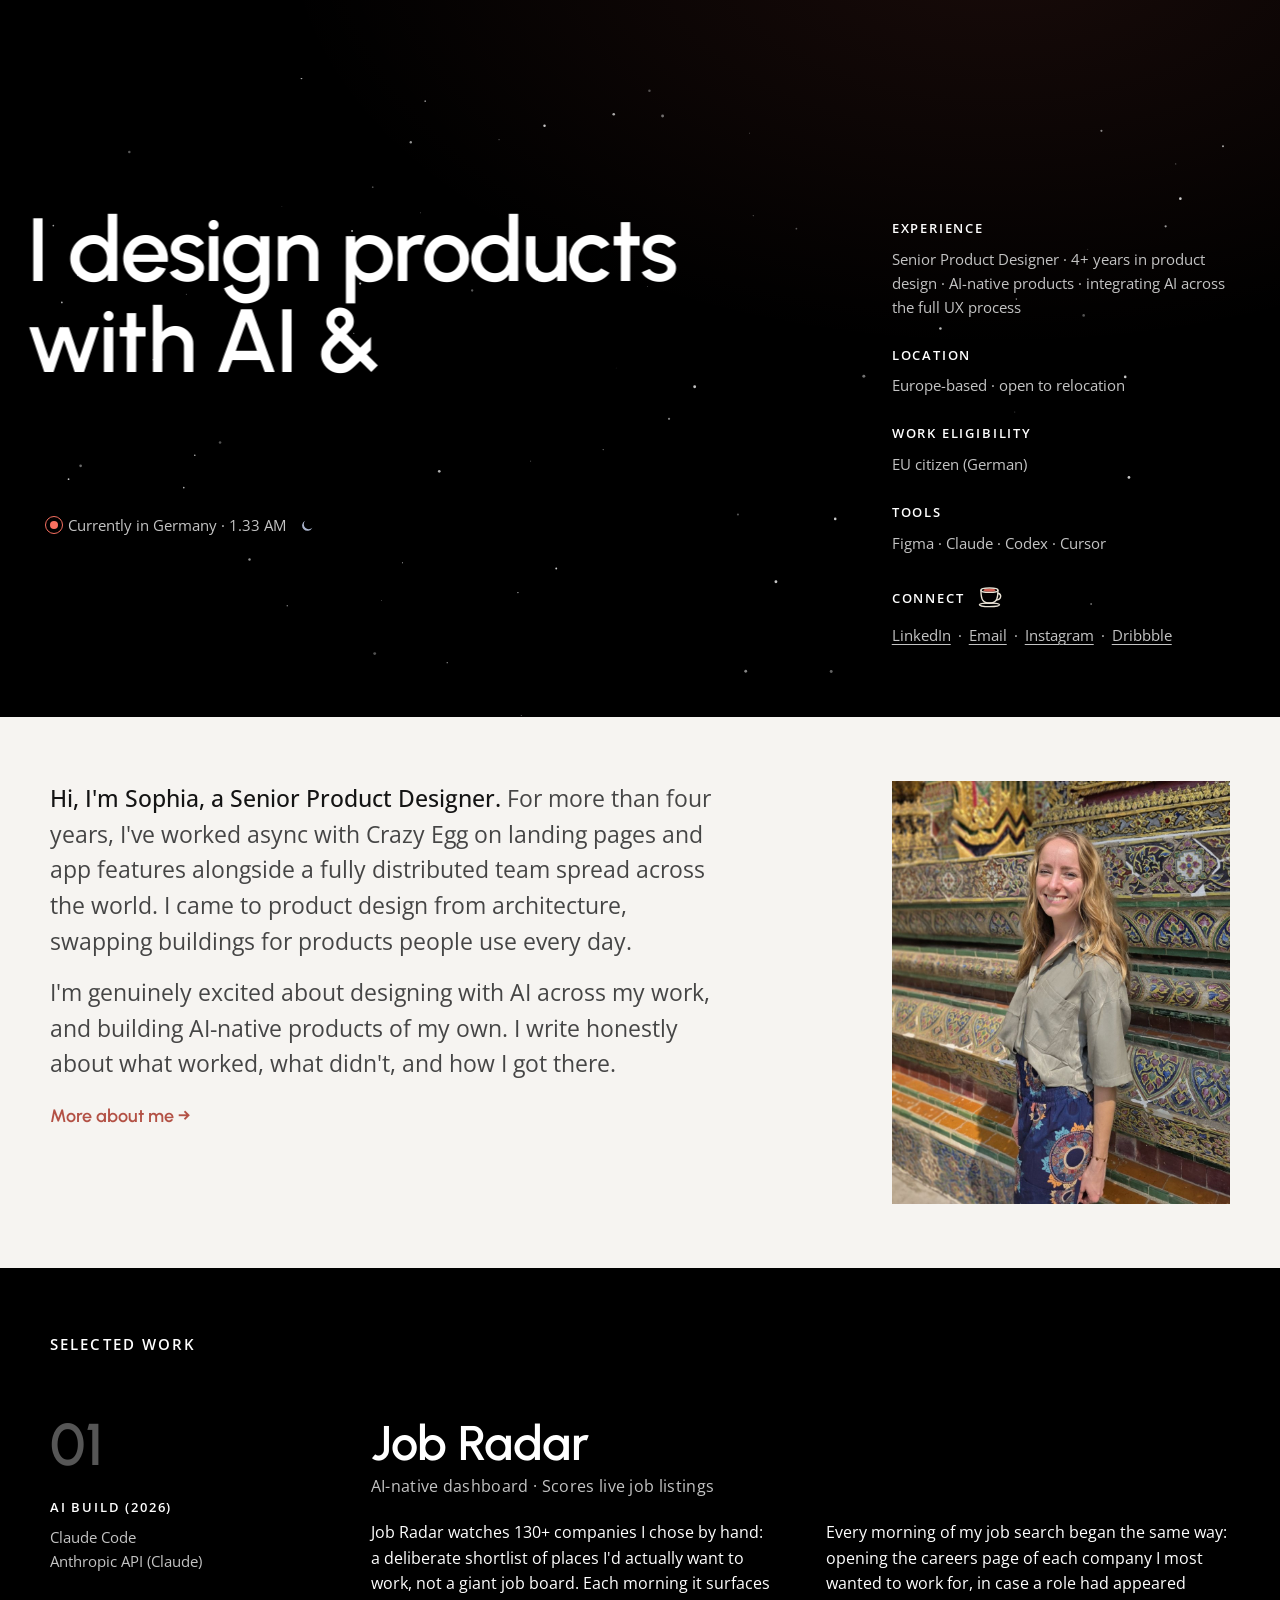
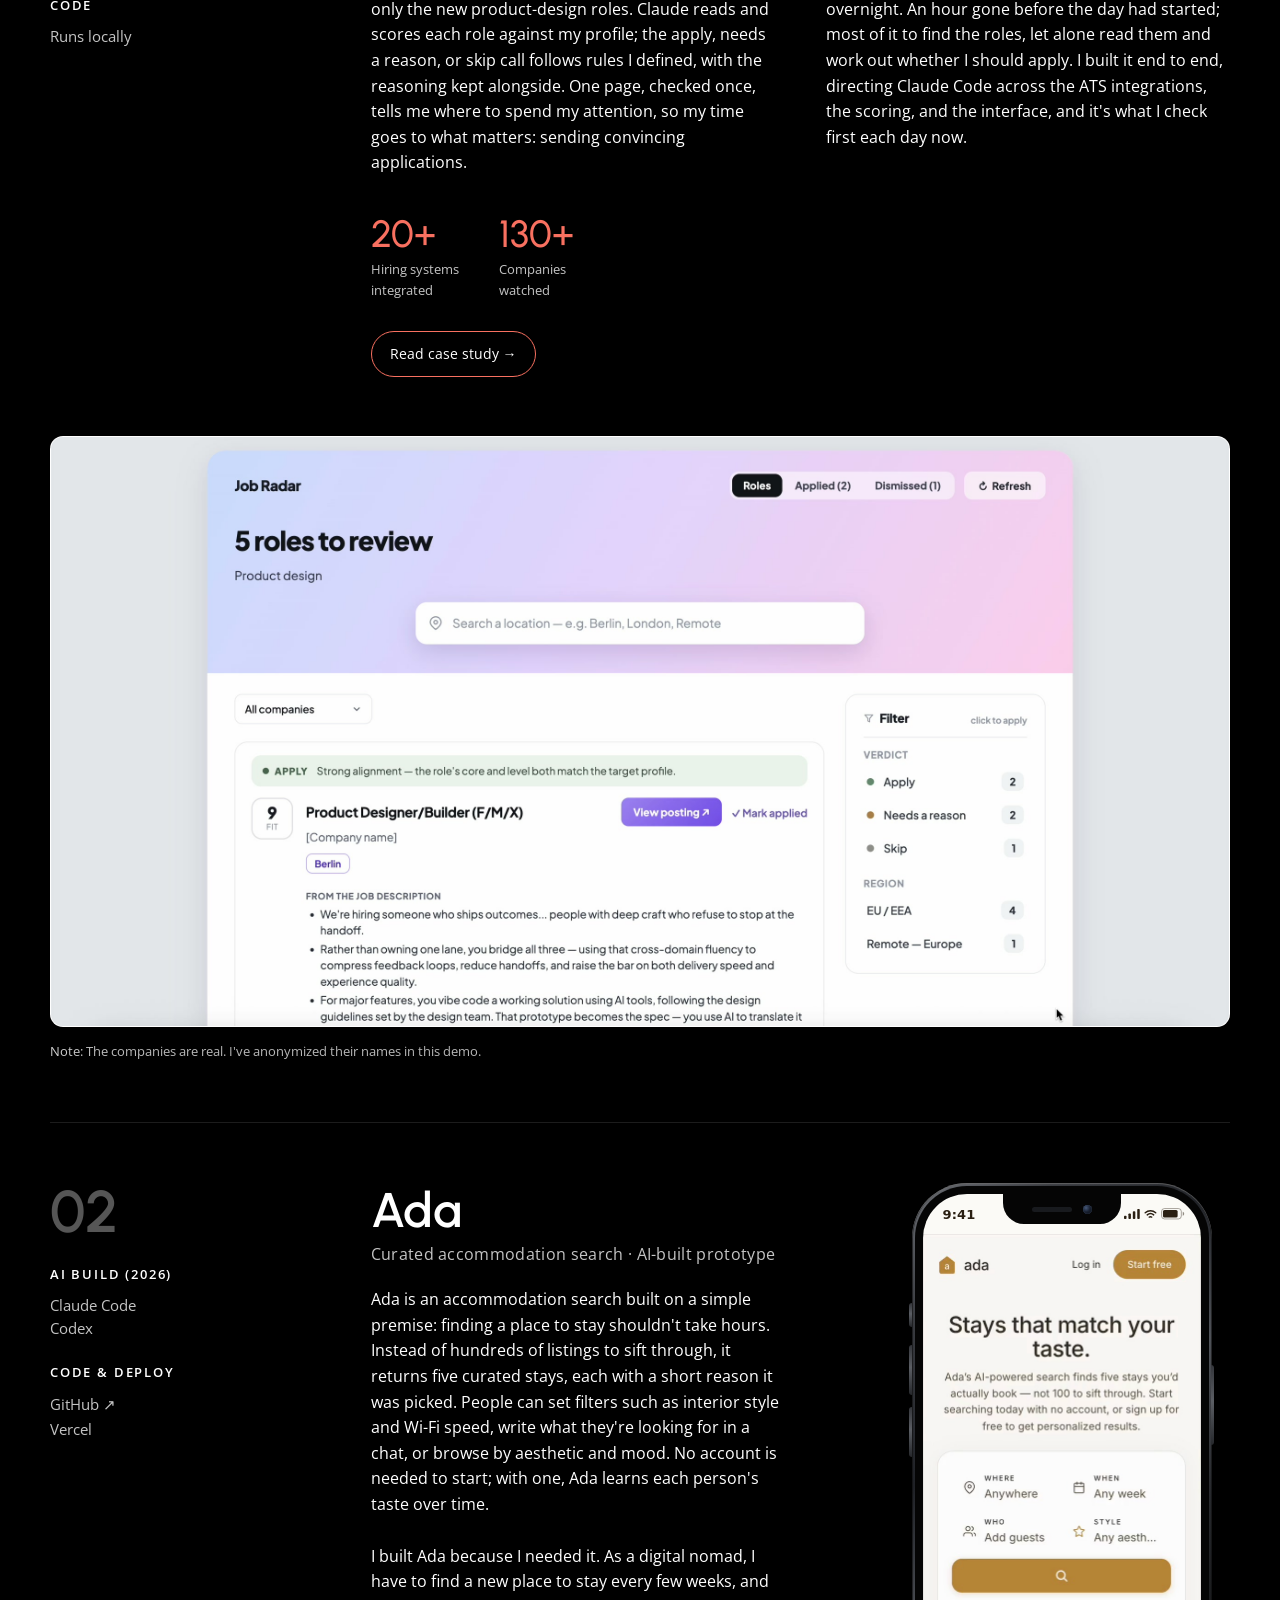
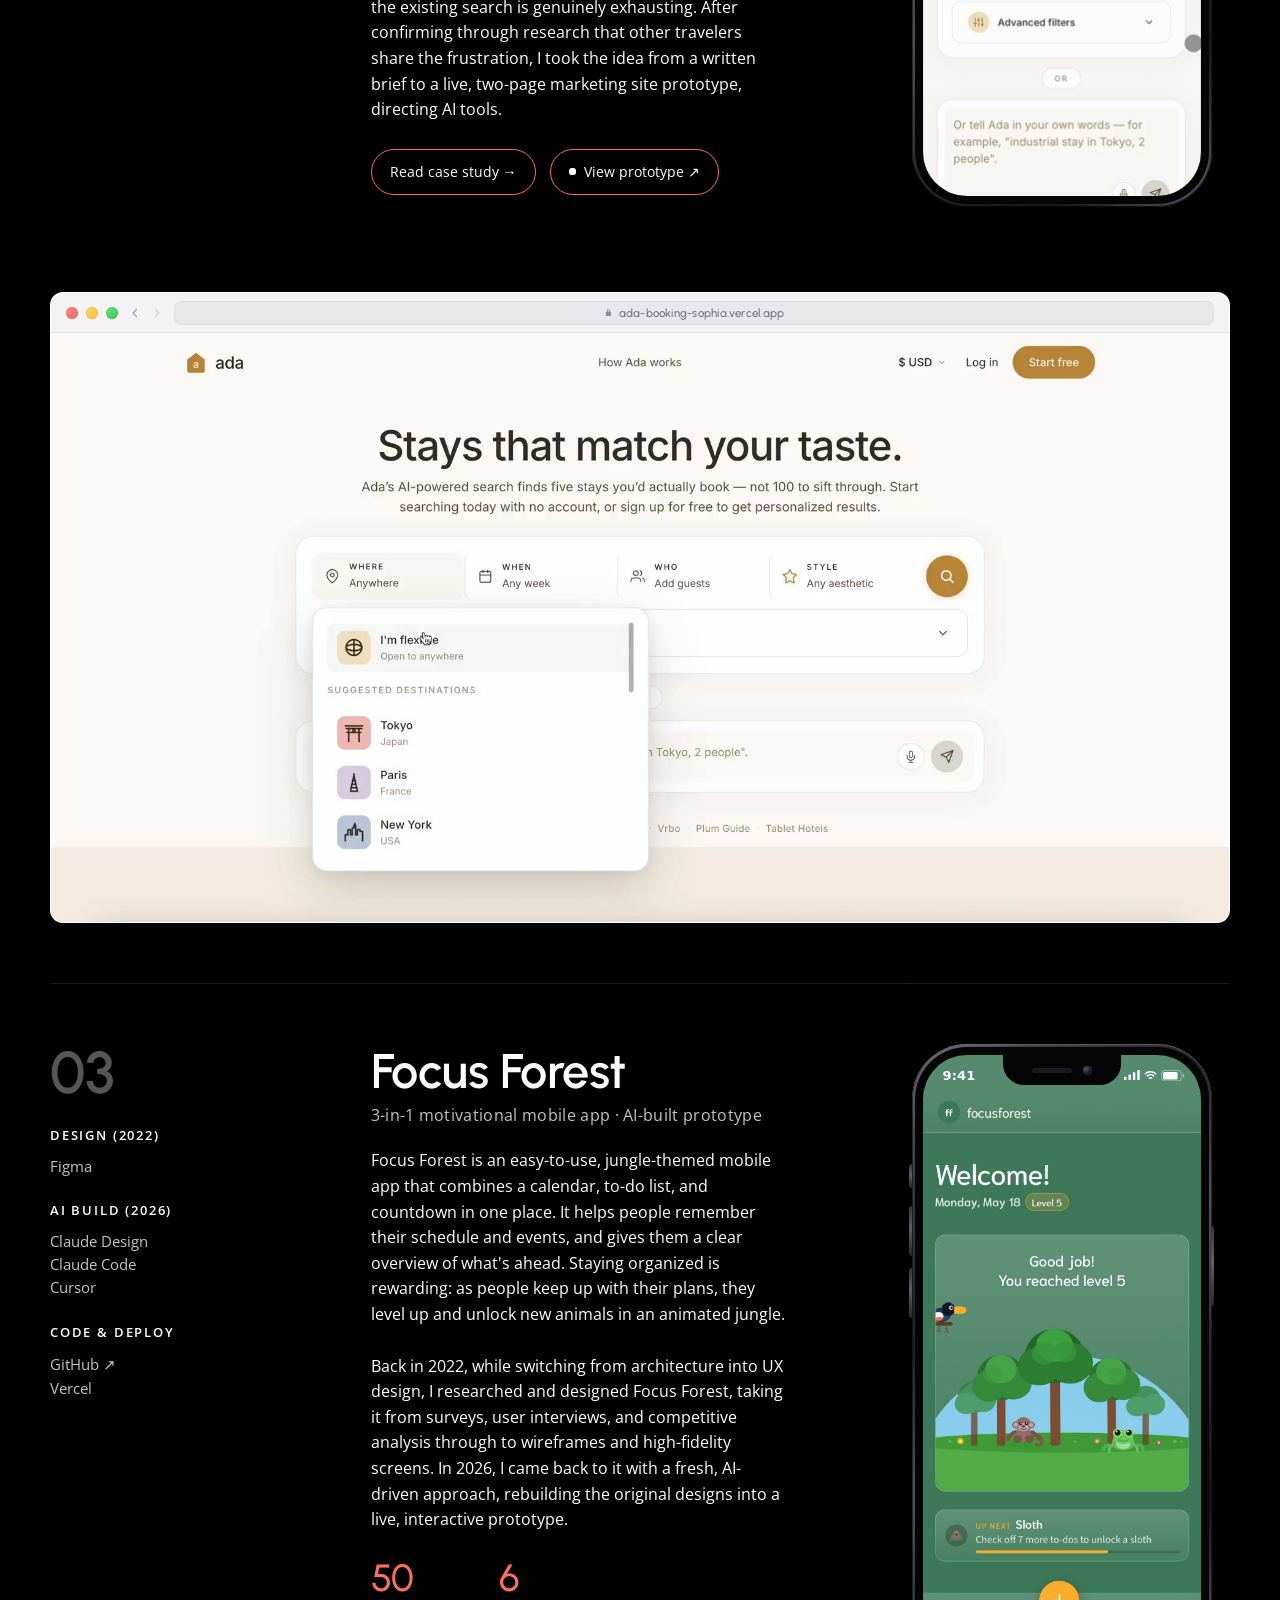
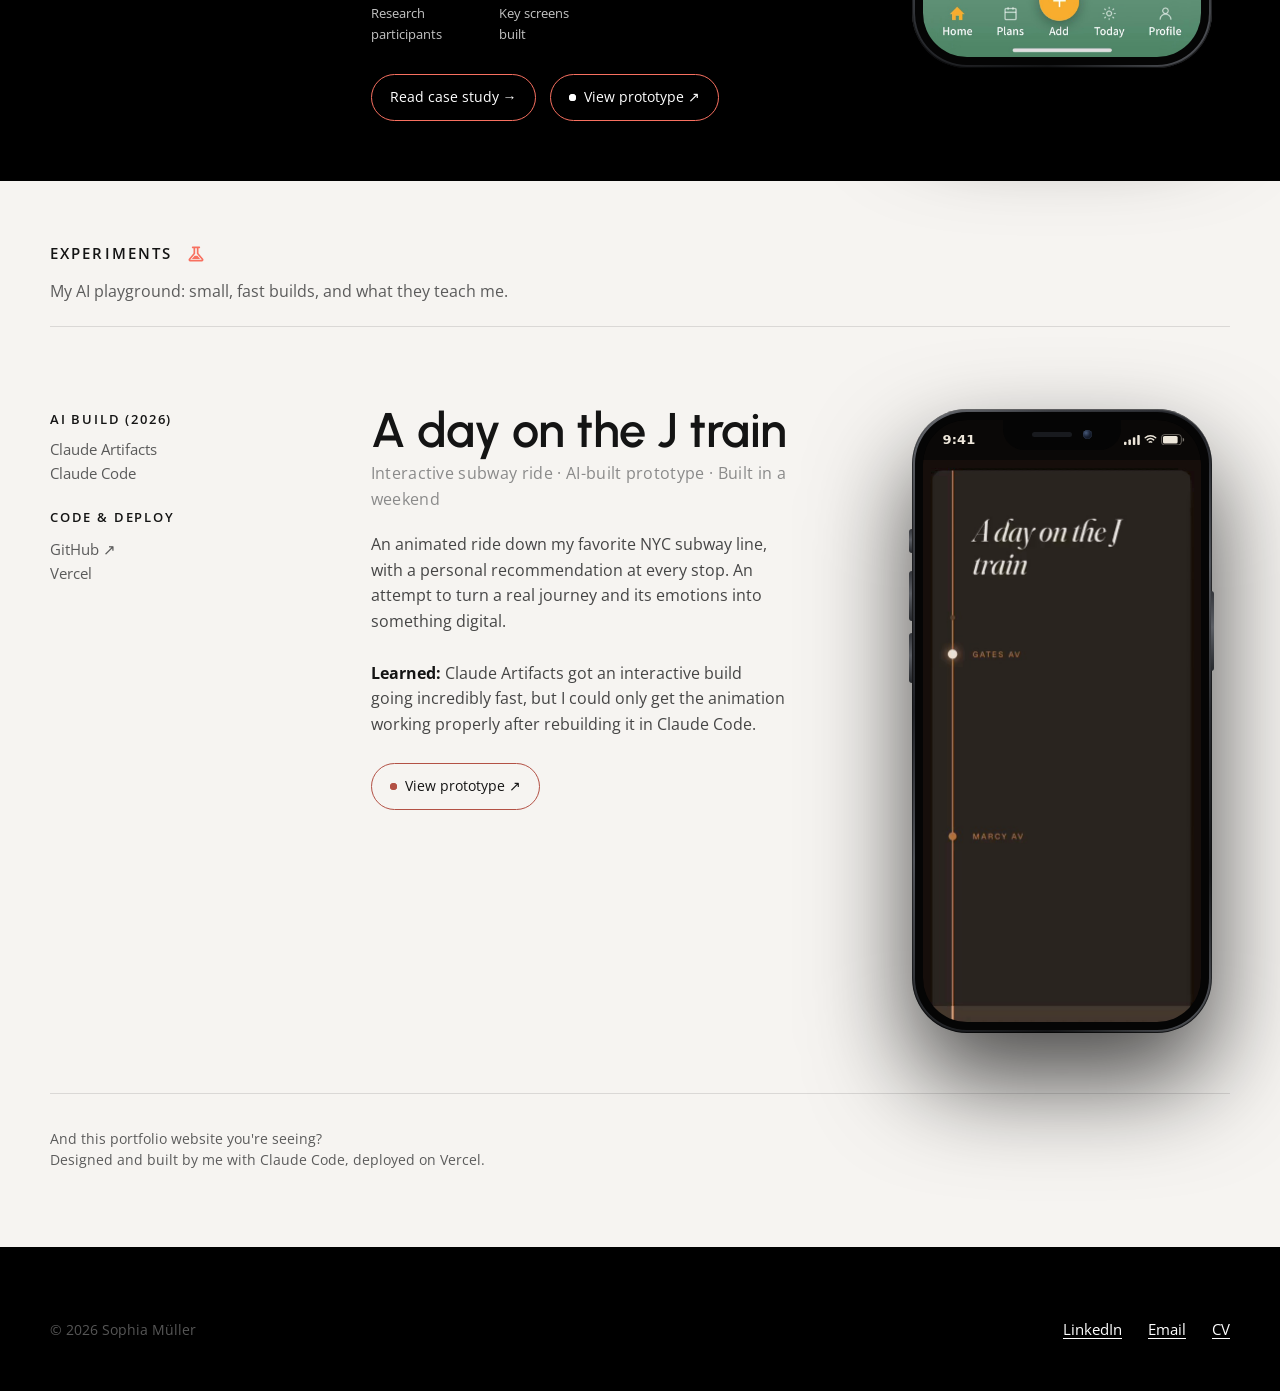
==== commit 6f1951e6: "Hero: Currently in Germany; relabel Open to -> Location, open to relocation Co-Authored-By: Claude O" ====
--- a/index.html
+++ b/index.html
@@ -81,7 +81,7 @@
       </h1>
       <div class="now reveal" style="animation-delay:.3s">
         <span class="dot"></span>
-        <span class="now-text">Currently nomadic in <span id="nomad-loc">Germany</span> · <span id="localtime" class="ltime"></span> <span class="daynight" id="daynight" aria-hidden="true"></span></span>
+        <span class="now-text">Currently in <span id="nomad-loc">Germany</span> · <span id="localtime" class="ltime"></span> <span class="daynight" id="daynight" aria-hidden="true"></span></span>
       </div>
     </div>
 
@@ -91,8 +91,8 @@
         <div class="val muted">Senior Product Designer · 4+ years in product design · AI-native products · integrating AI across the full UX process</div>
       </div>
       <div class="grp">
-        <div class="lbl">Open to</div>
-        <div class="val muted">Europe-based · open to working Americas hours</div>
+        <div class="lbl">Location</div>
+        <div class="val muted">Europe-based · open to relocation</div>
       </div>
       <div class="grp">
         <div class="lbl">Work eligibility</div>
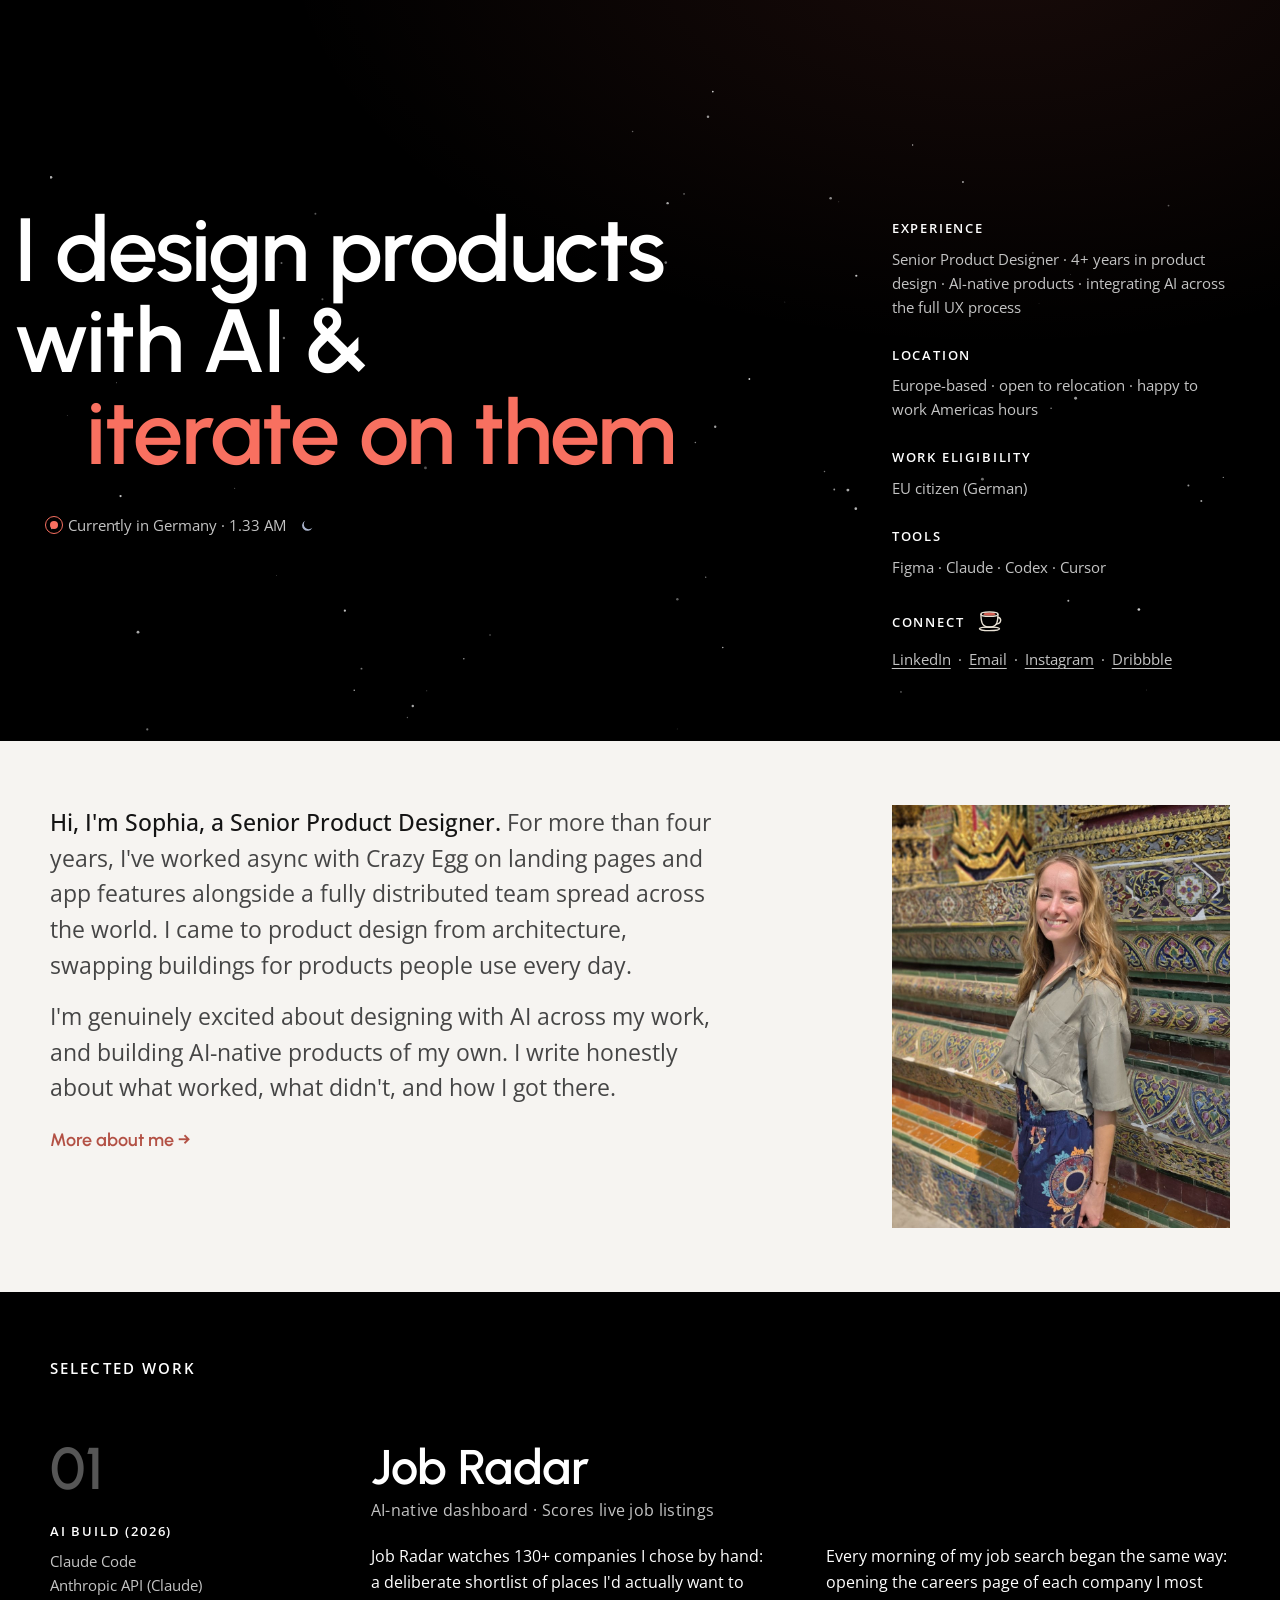
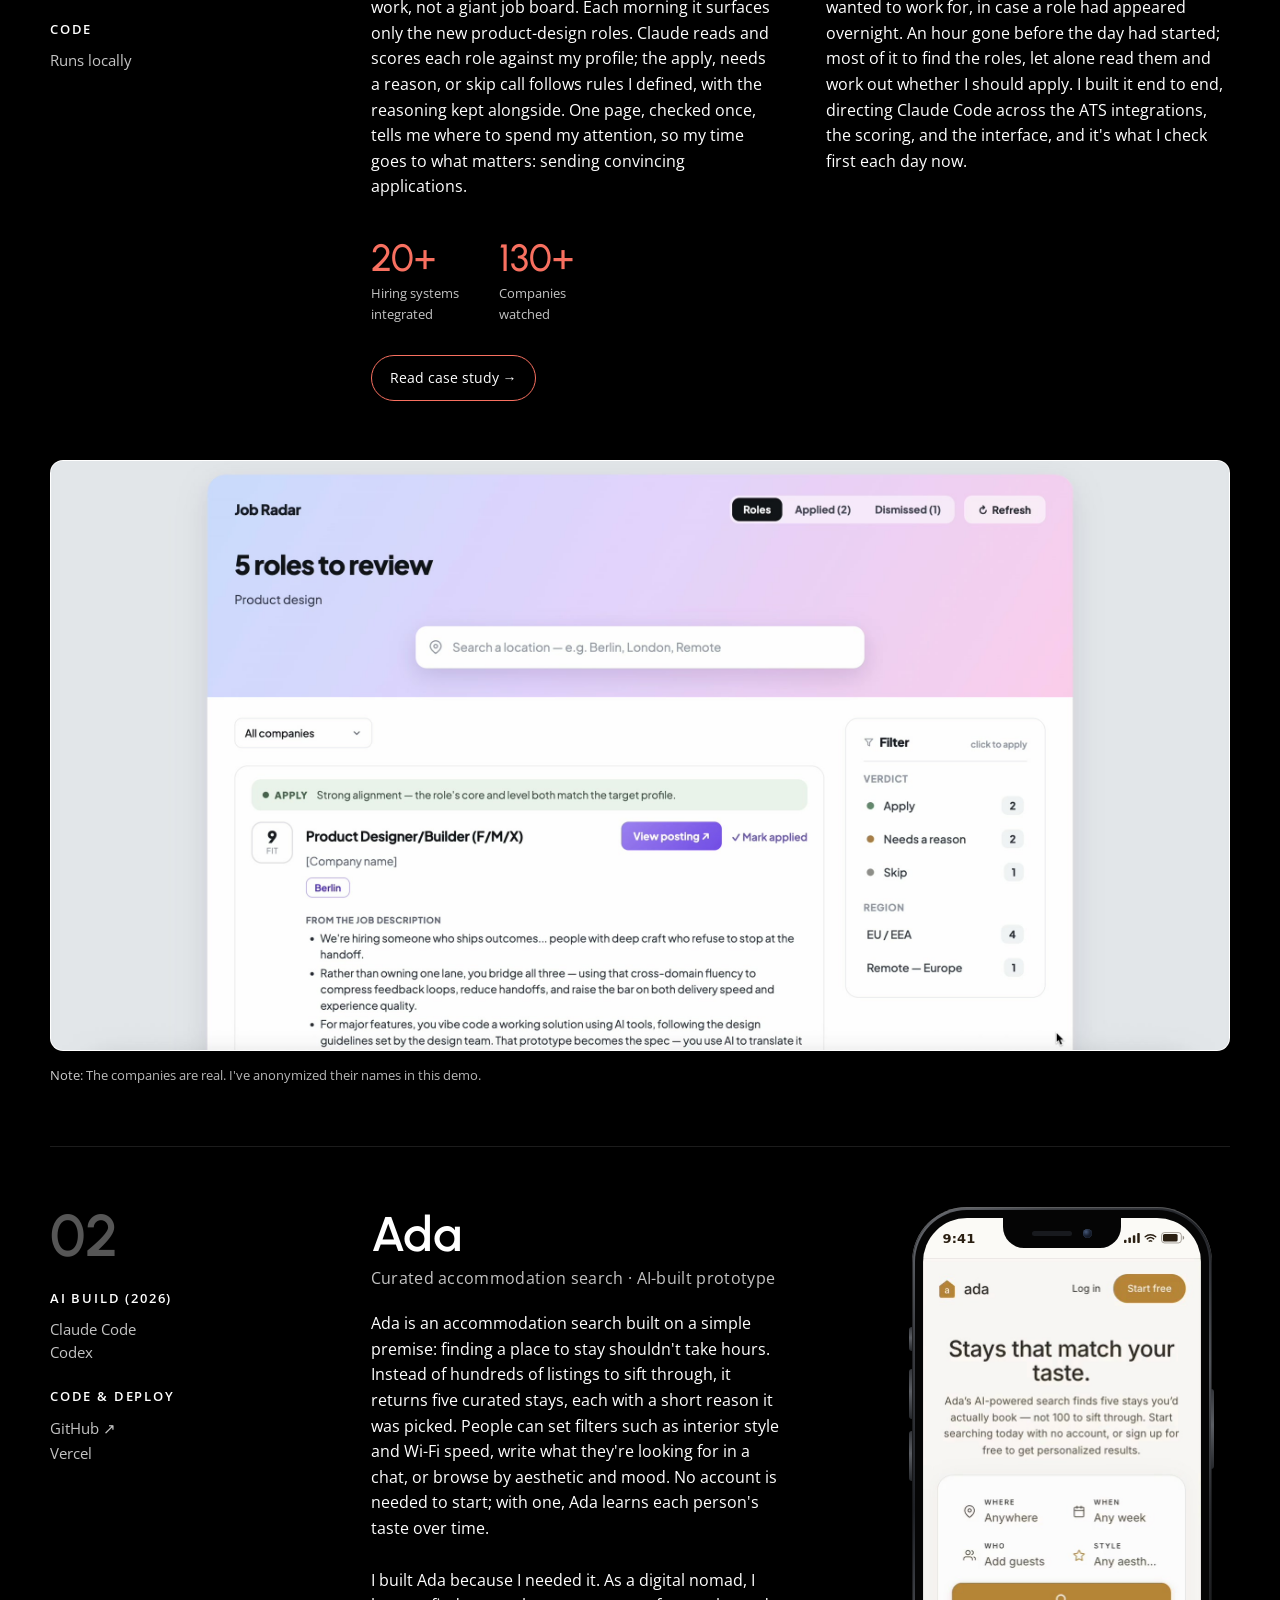
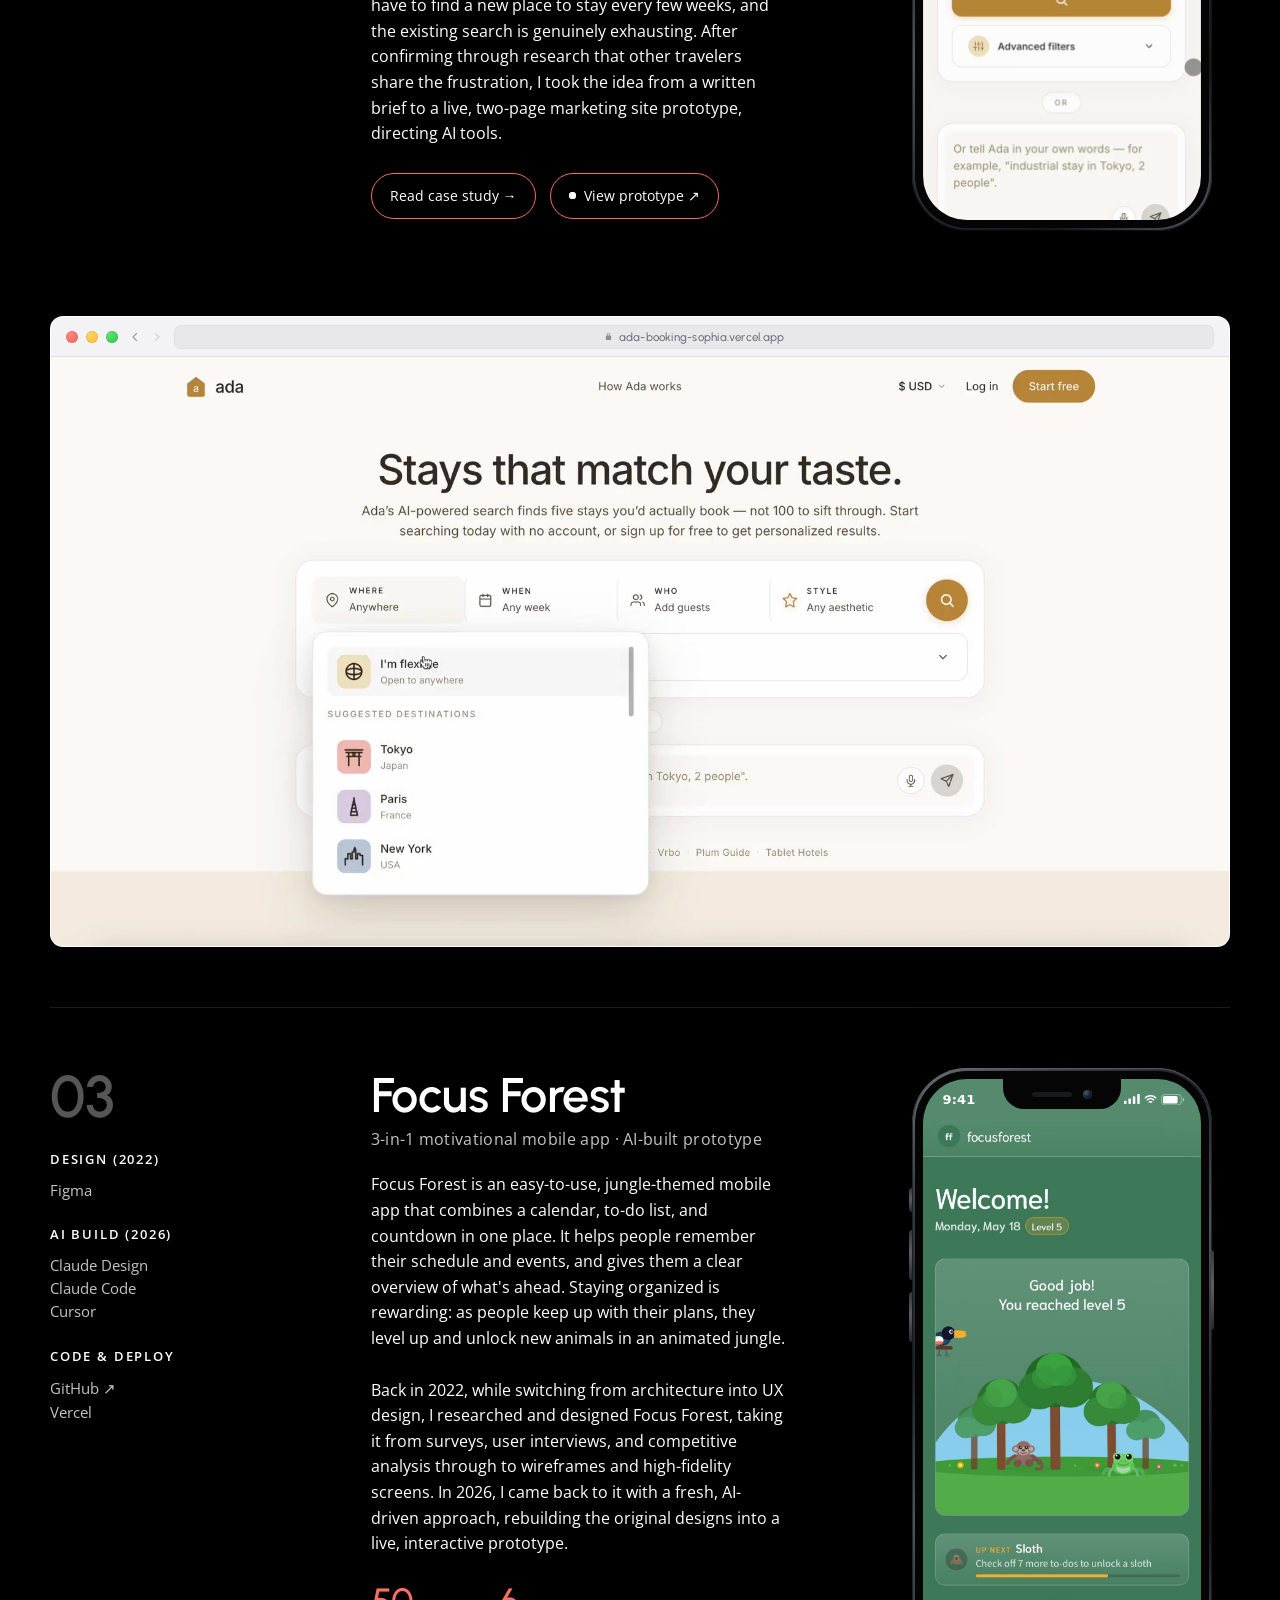
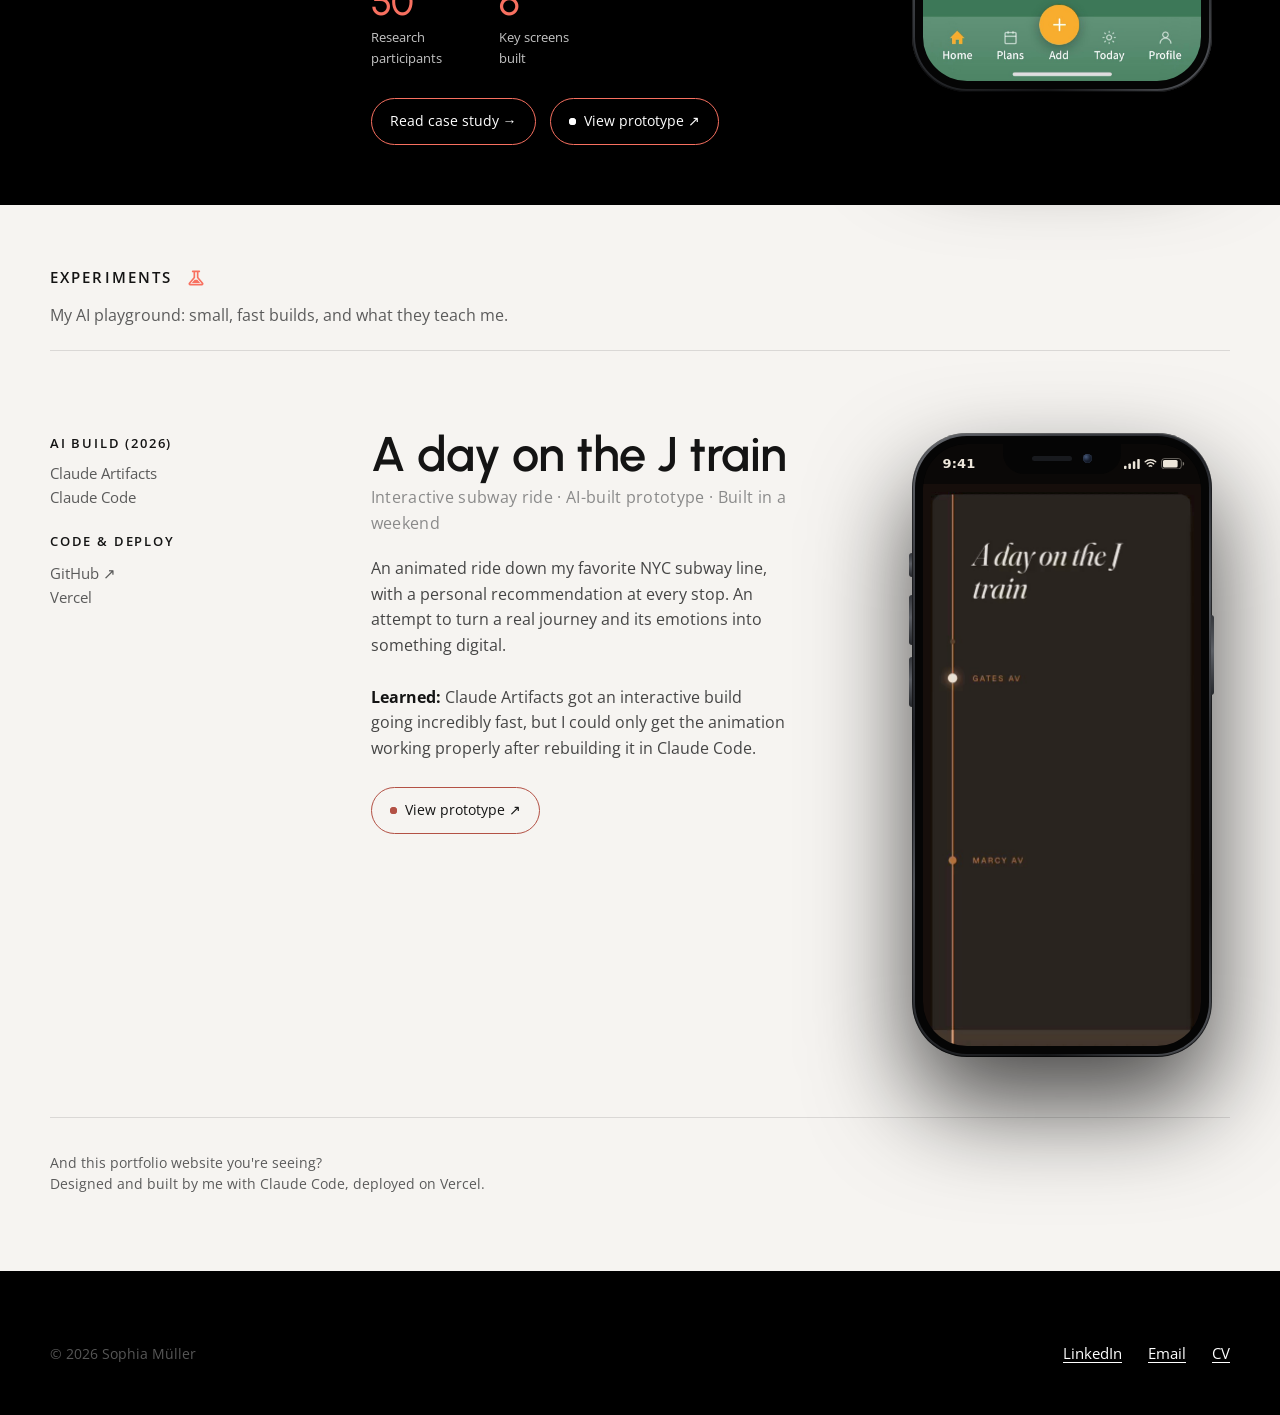
==== commit 25a93fe9: "Hero Location: add happy to work Americas hours Co-Authored-By: Claude Opus 4.8 (1M context) <norepl" ====
--- a/index.html
+++ b/index.html
@@ -92,7 +92,7 @@
       </div>
       <div class="grp">
         <div class="lbl">Location</div>
-        <div class="val muted">Europe-based · open to relocation</div>
+        <div class="val muted">Europe-based · open to relocation · happy to work Americas hours</div>
       </div>
       <div class="grp">
         <div class="lbl">Work eligibility</div>
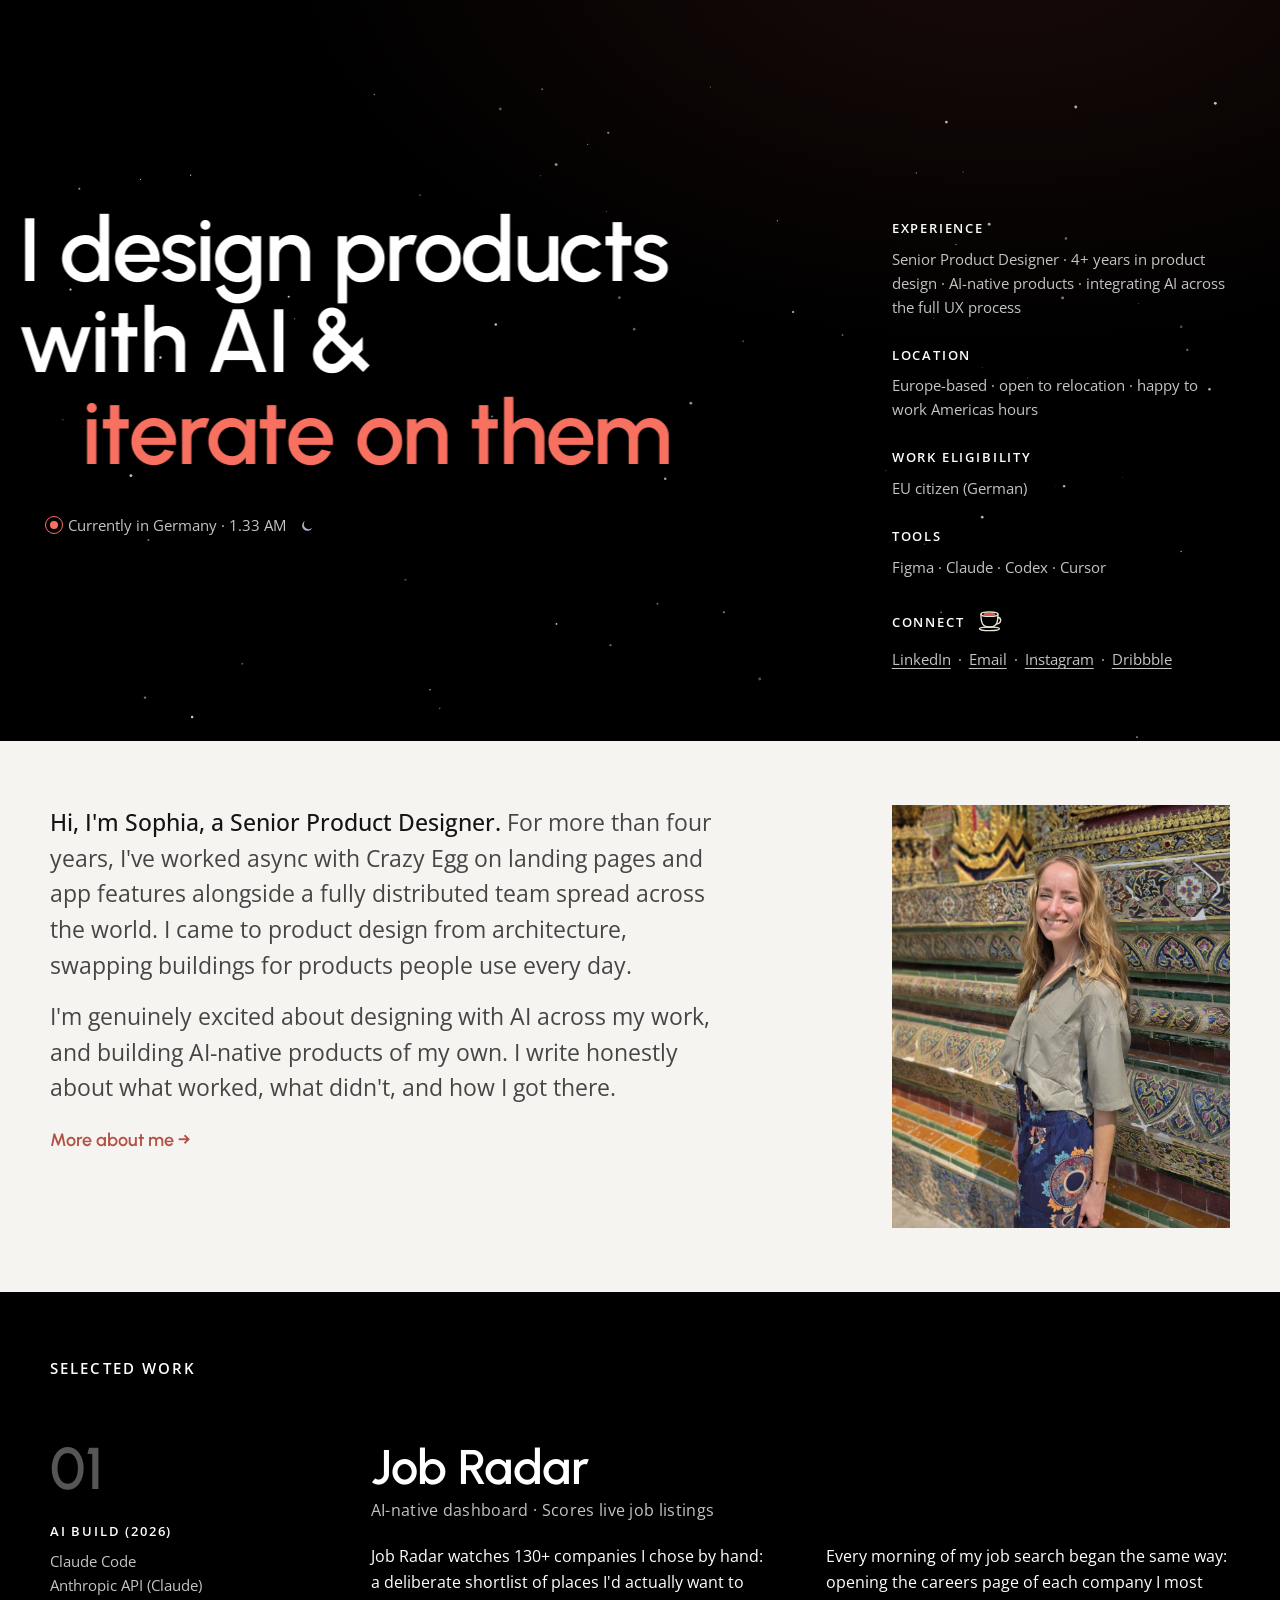
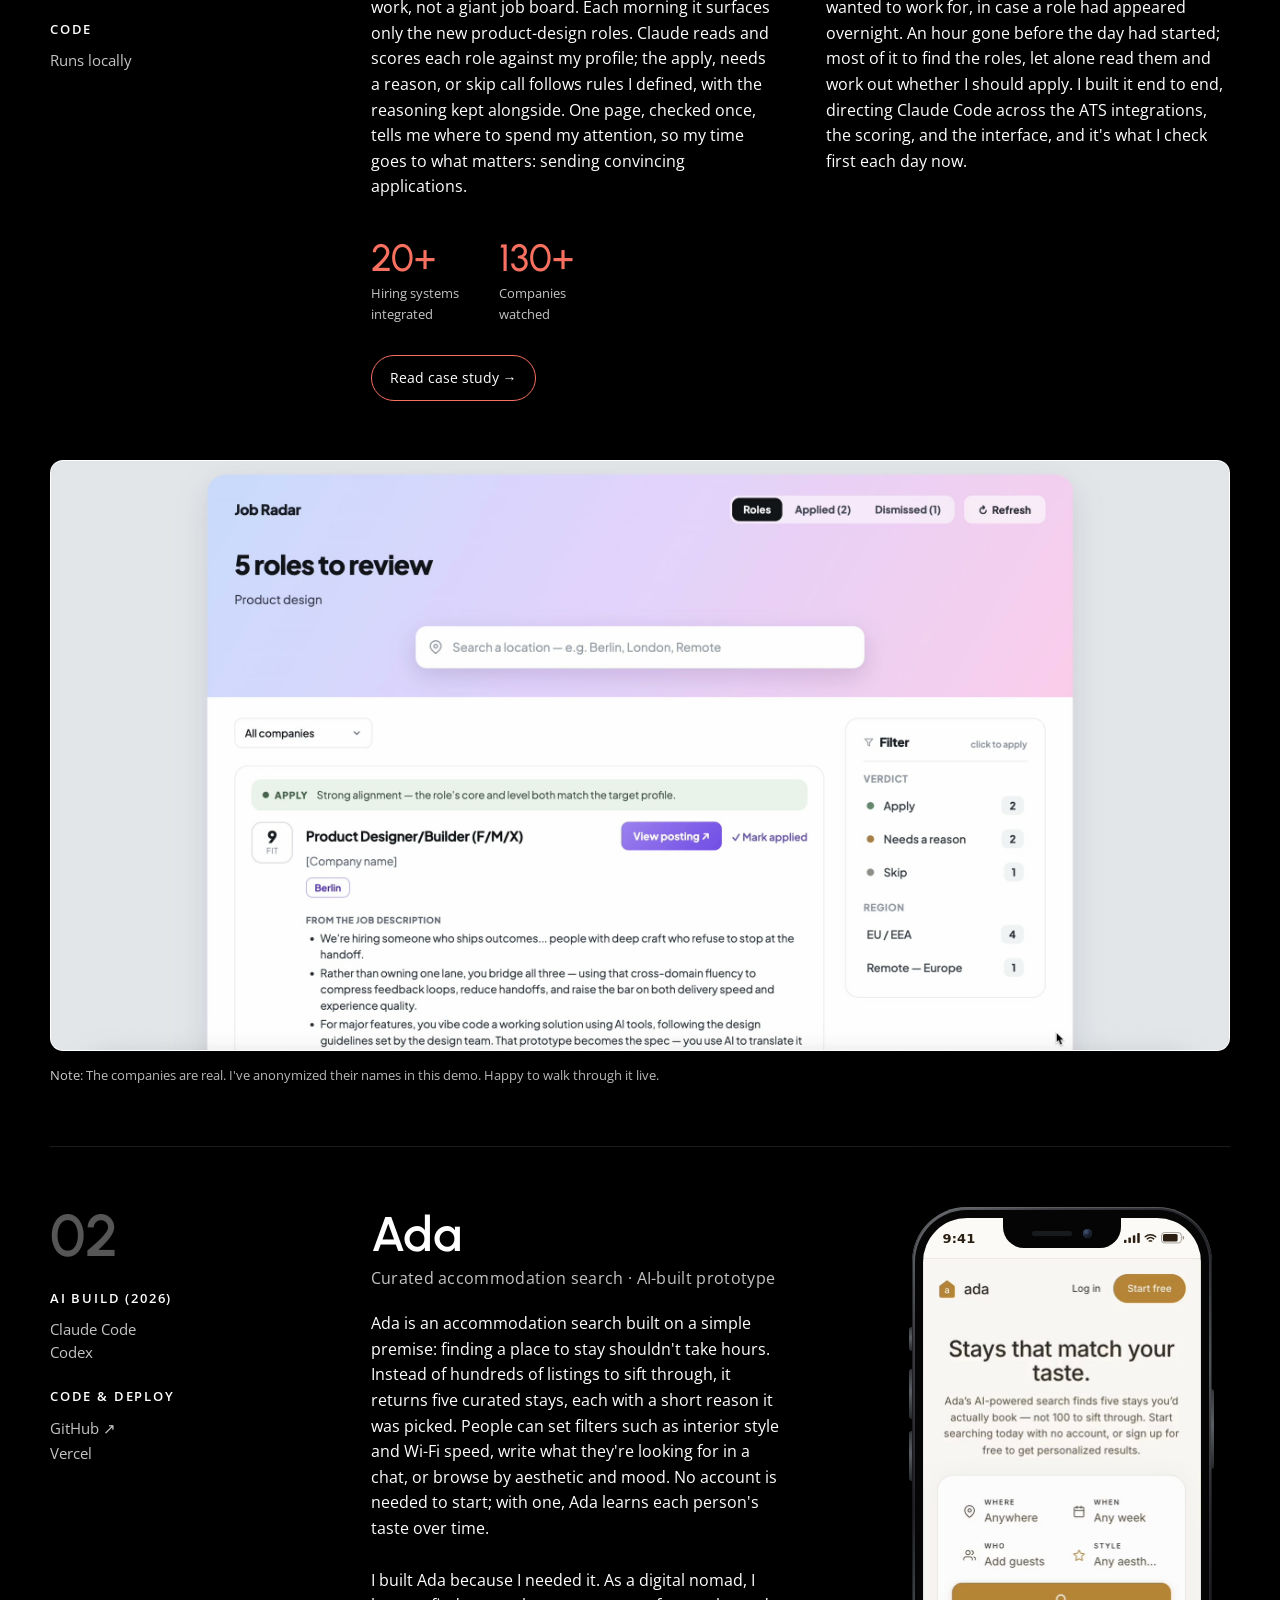
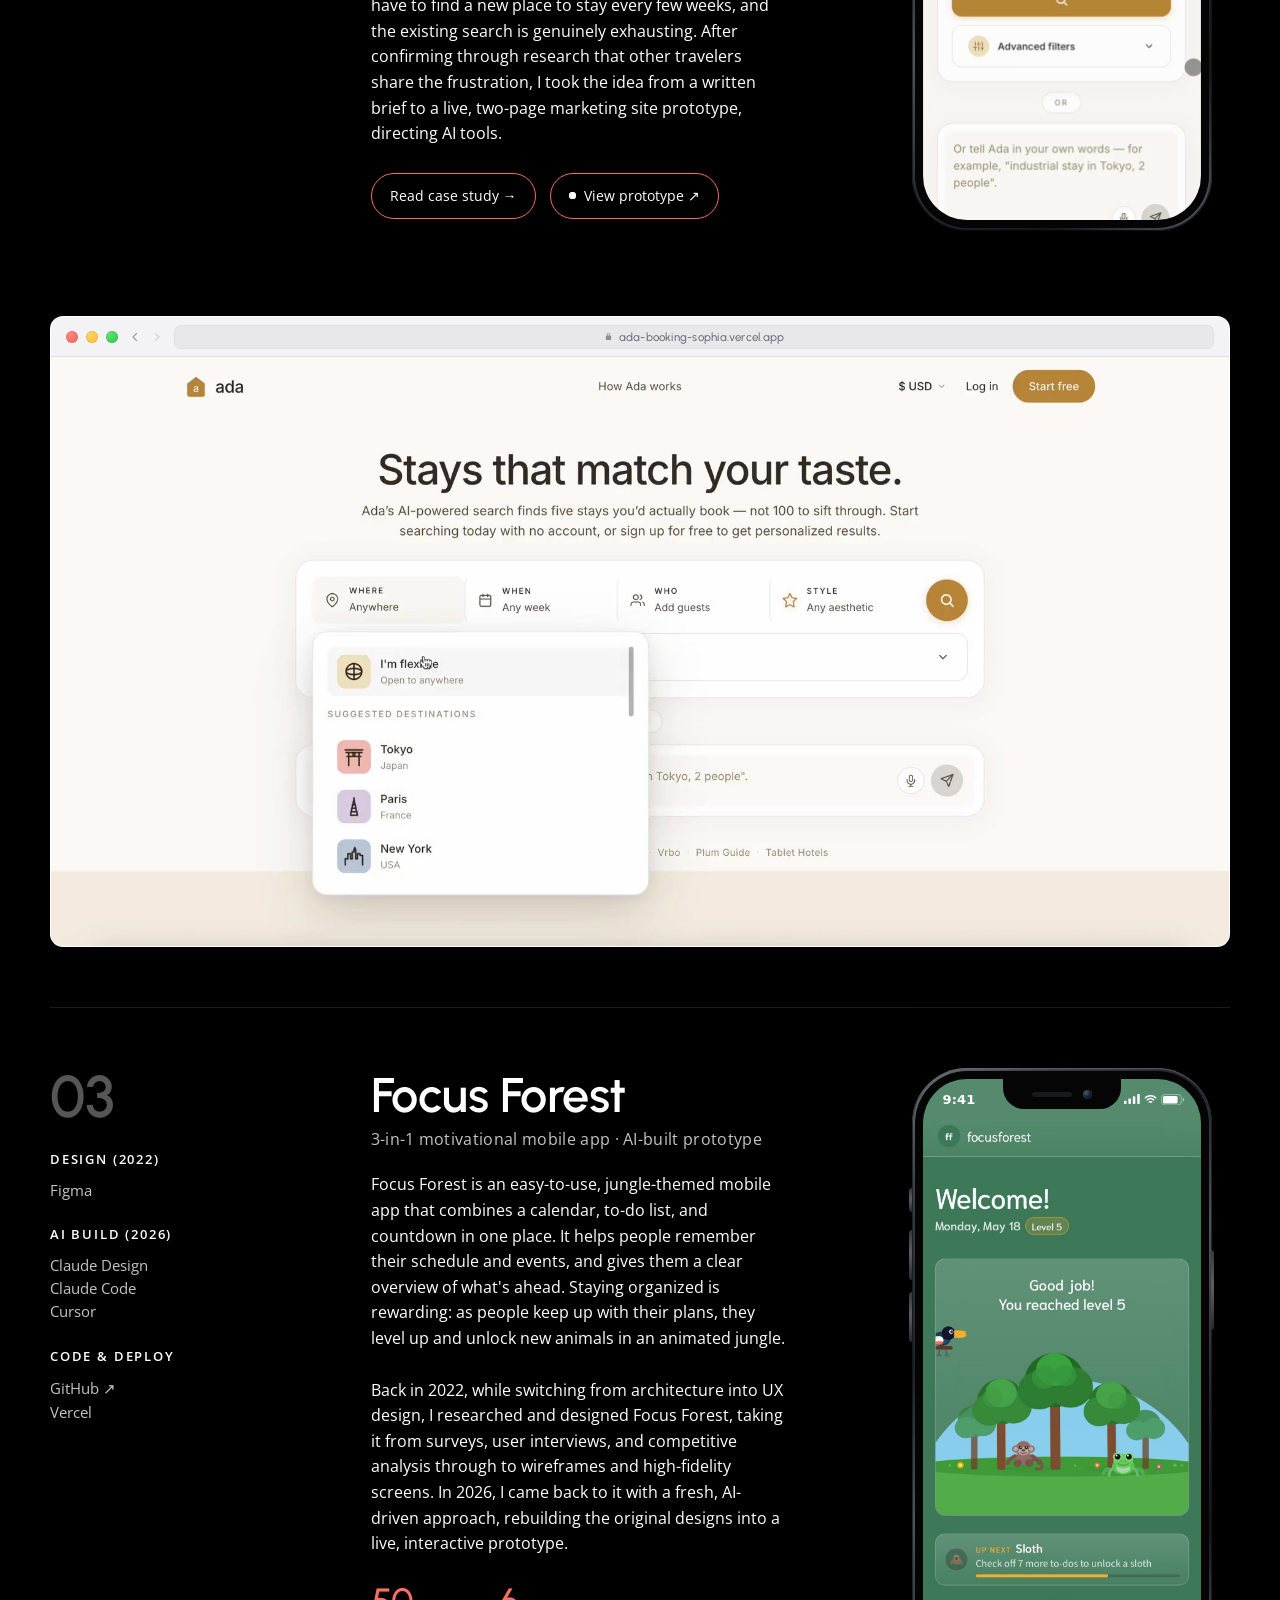
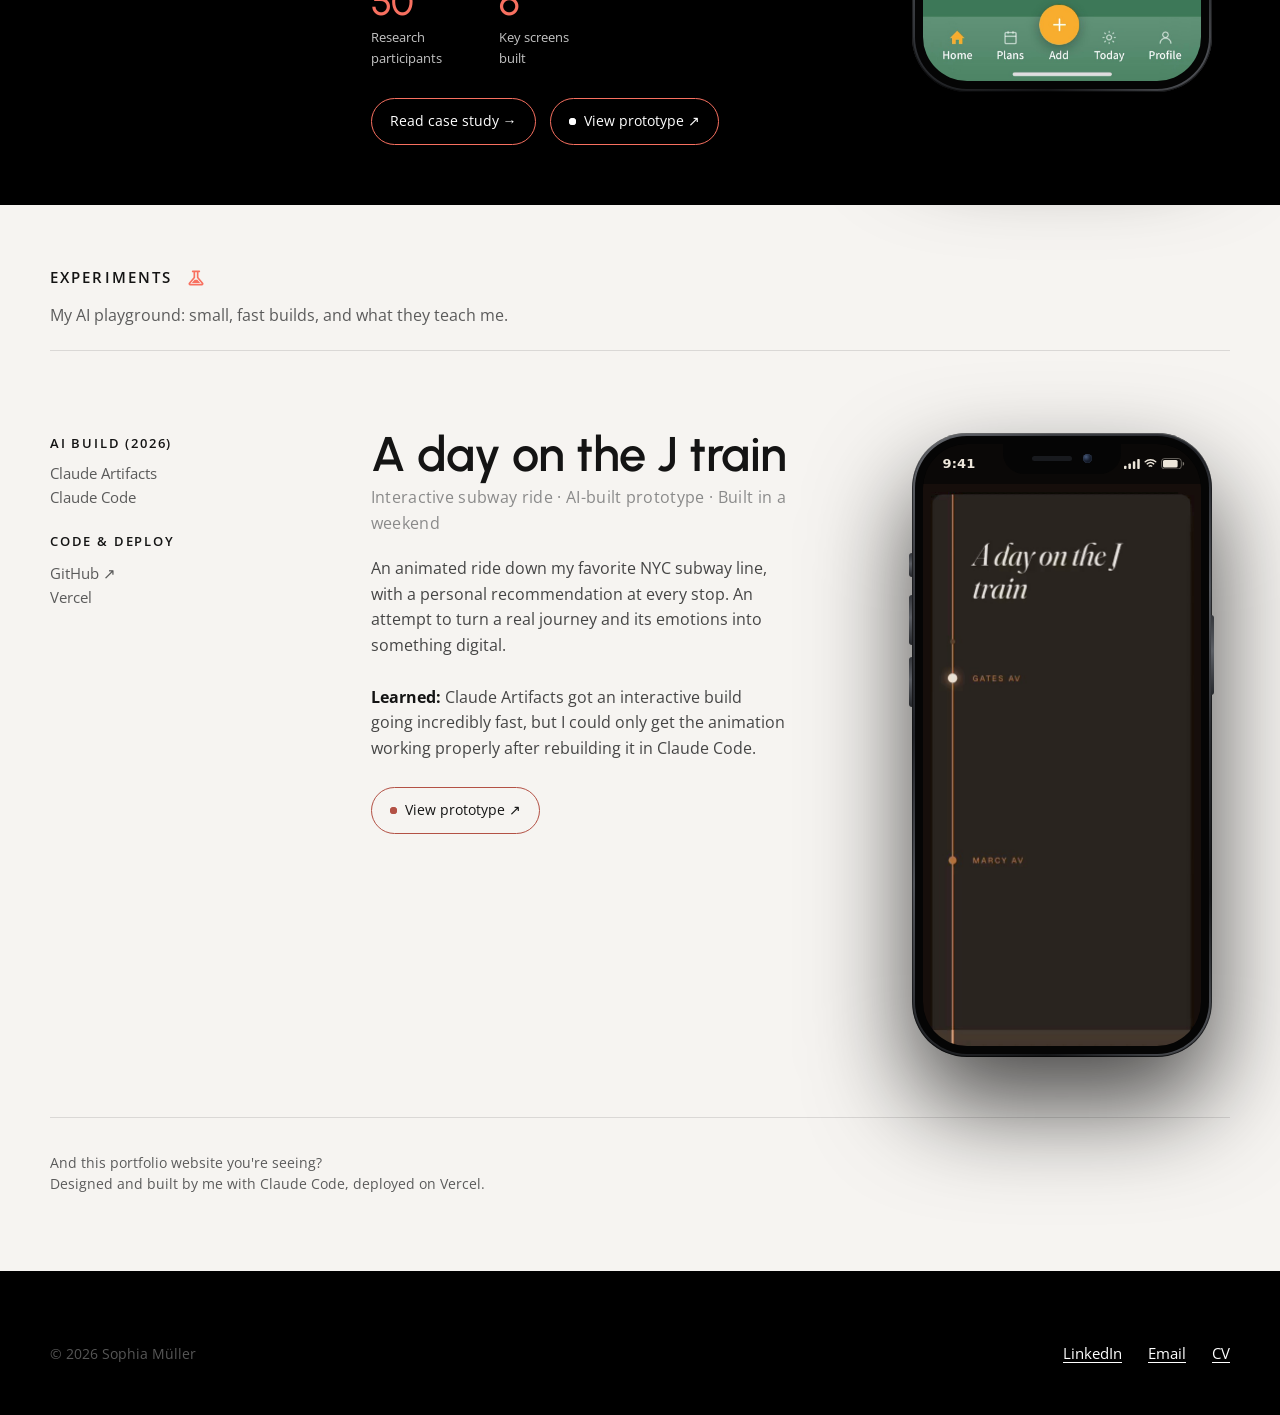
==== commit 632c2969: "Job Radar caption: add Happy to walk through it live Co-Authored-By: Claude Opus 4.8 (1M context) <n" ====
--- a/index.html
+++ b/index.html
@@ -178,7 +178,7 @@
           </div>
         </div>
       </div>
-      <p class="jr-caption">Note: The companies are real. I've anonymized their names in this demo.</p>
+      <p class="jr-caption">Note: The companies are real. I've anonymized their names in this demo. Happy to walk through it live.</p>
     </div>
   </section>
 
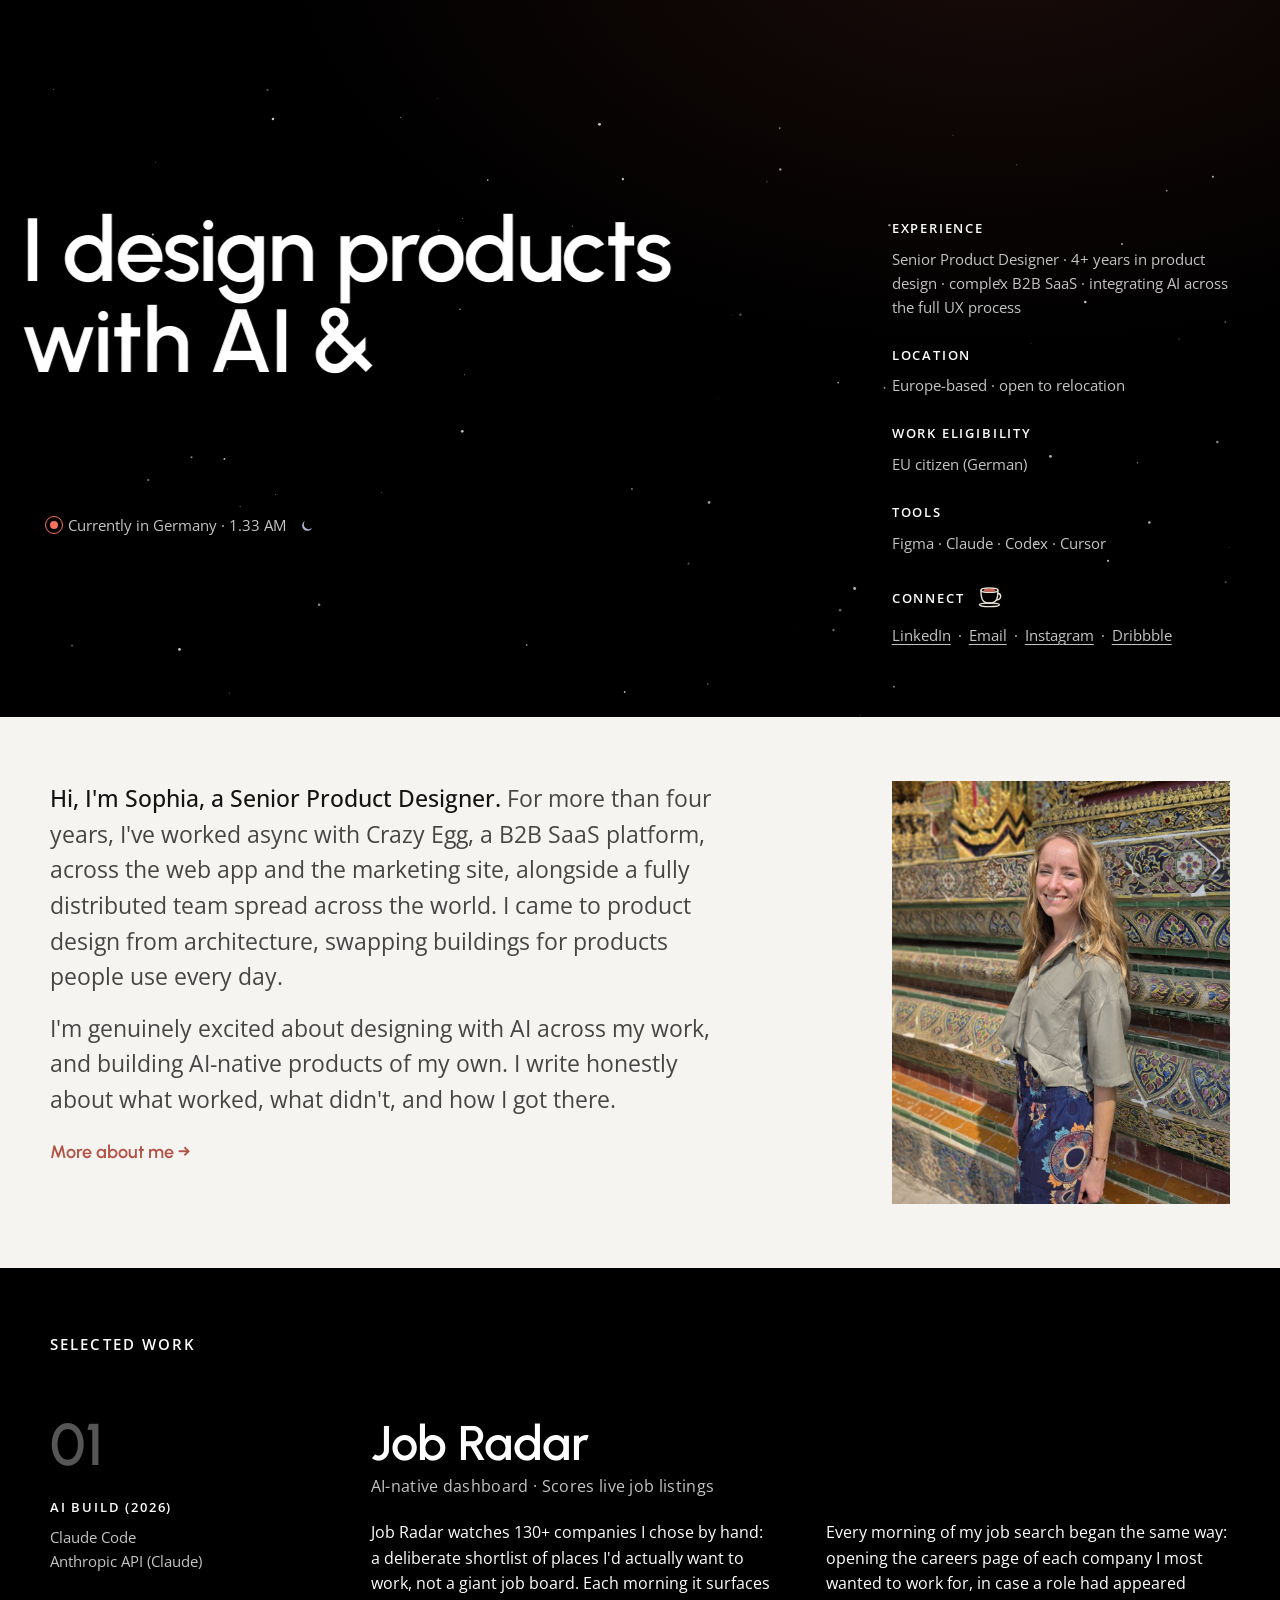
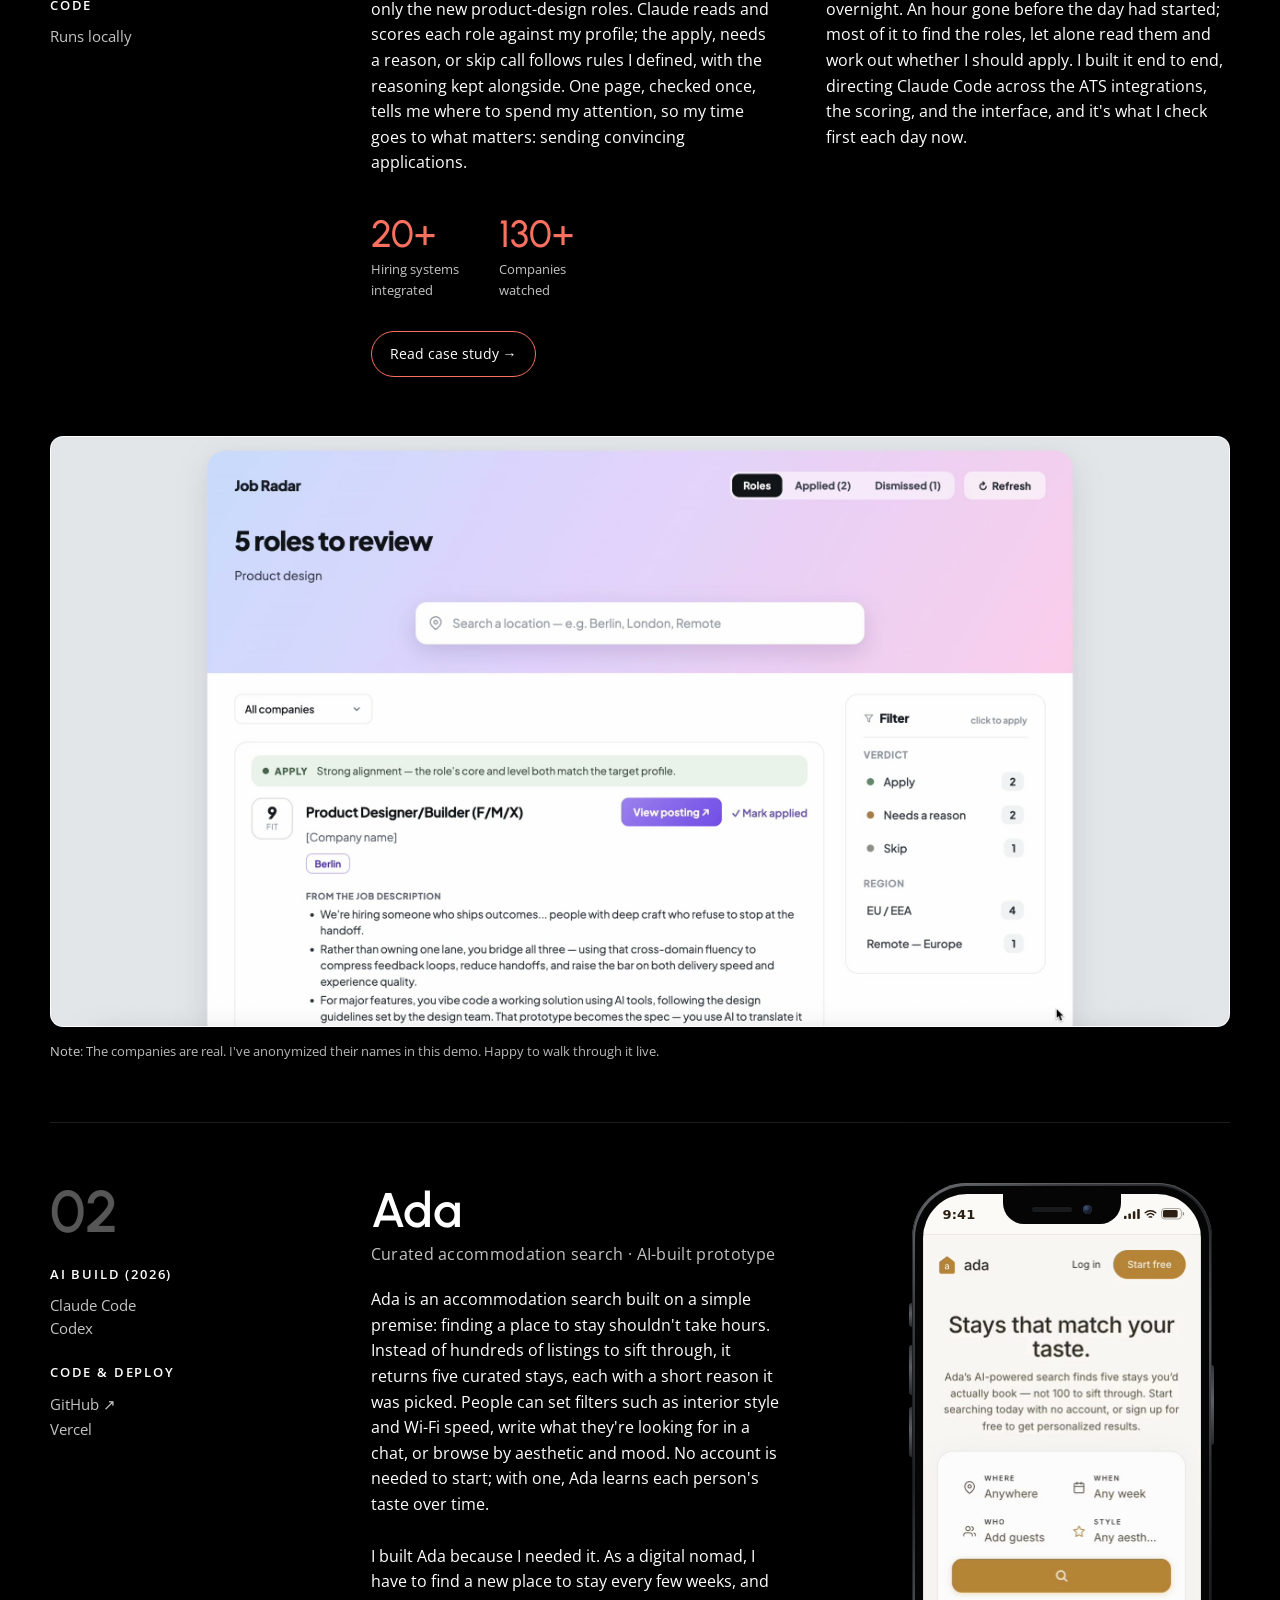
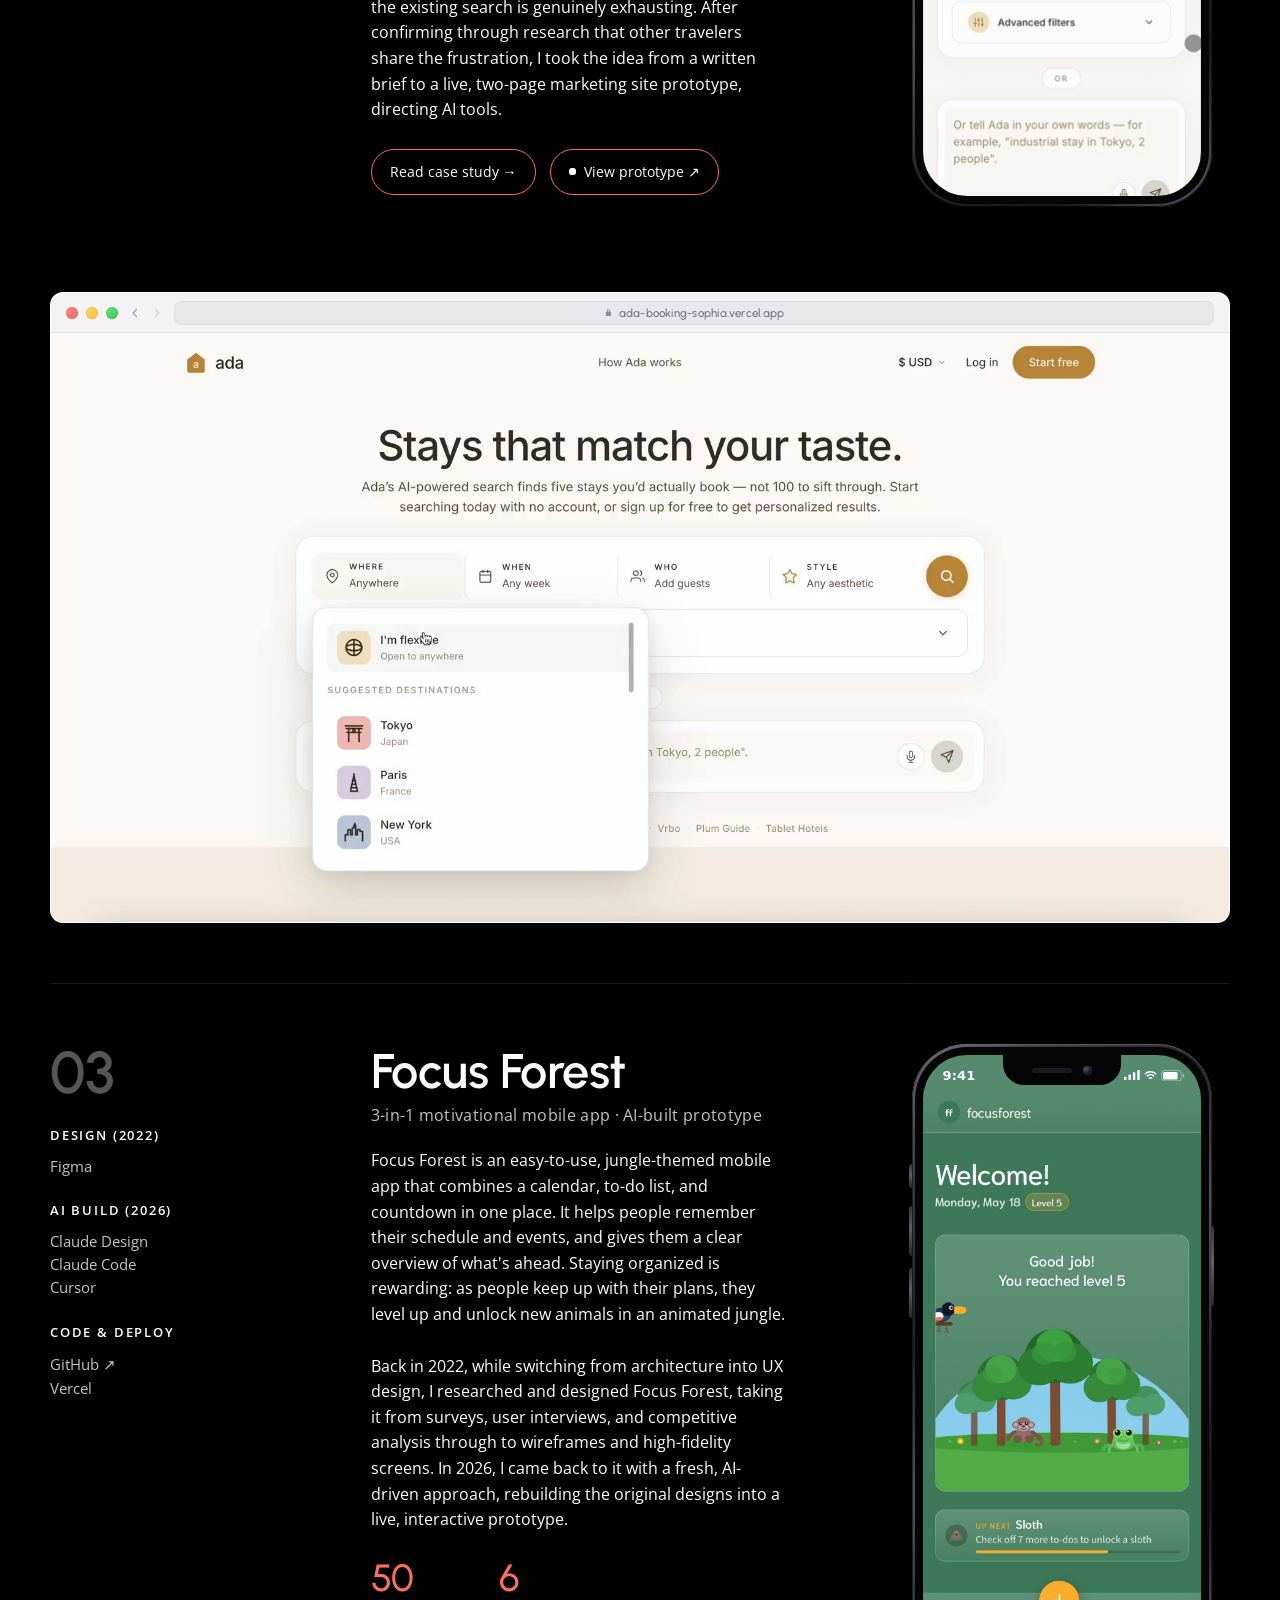
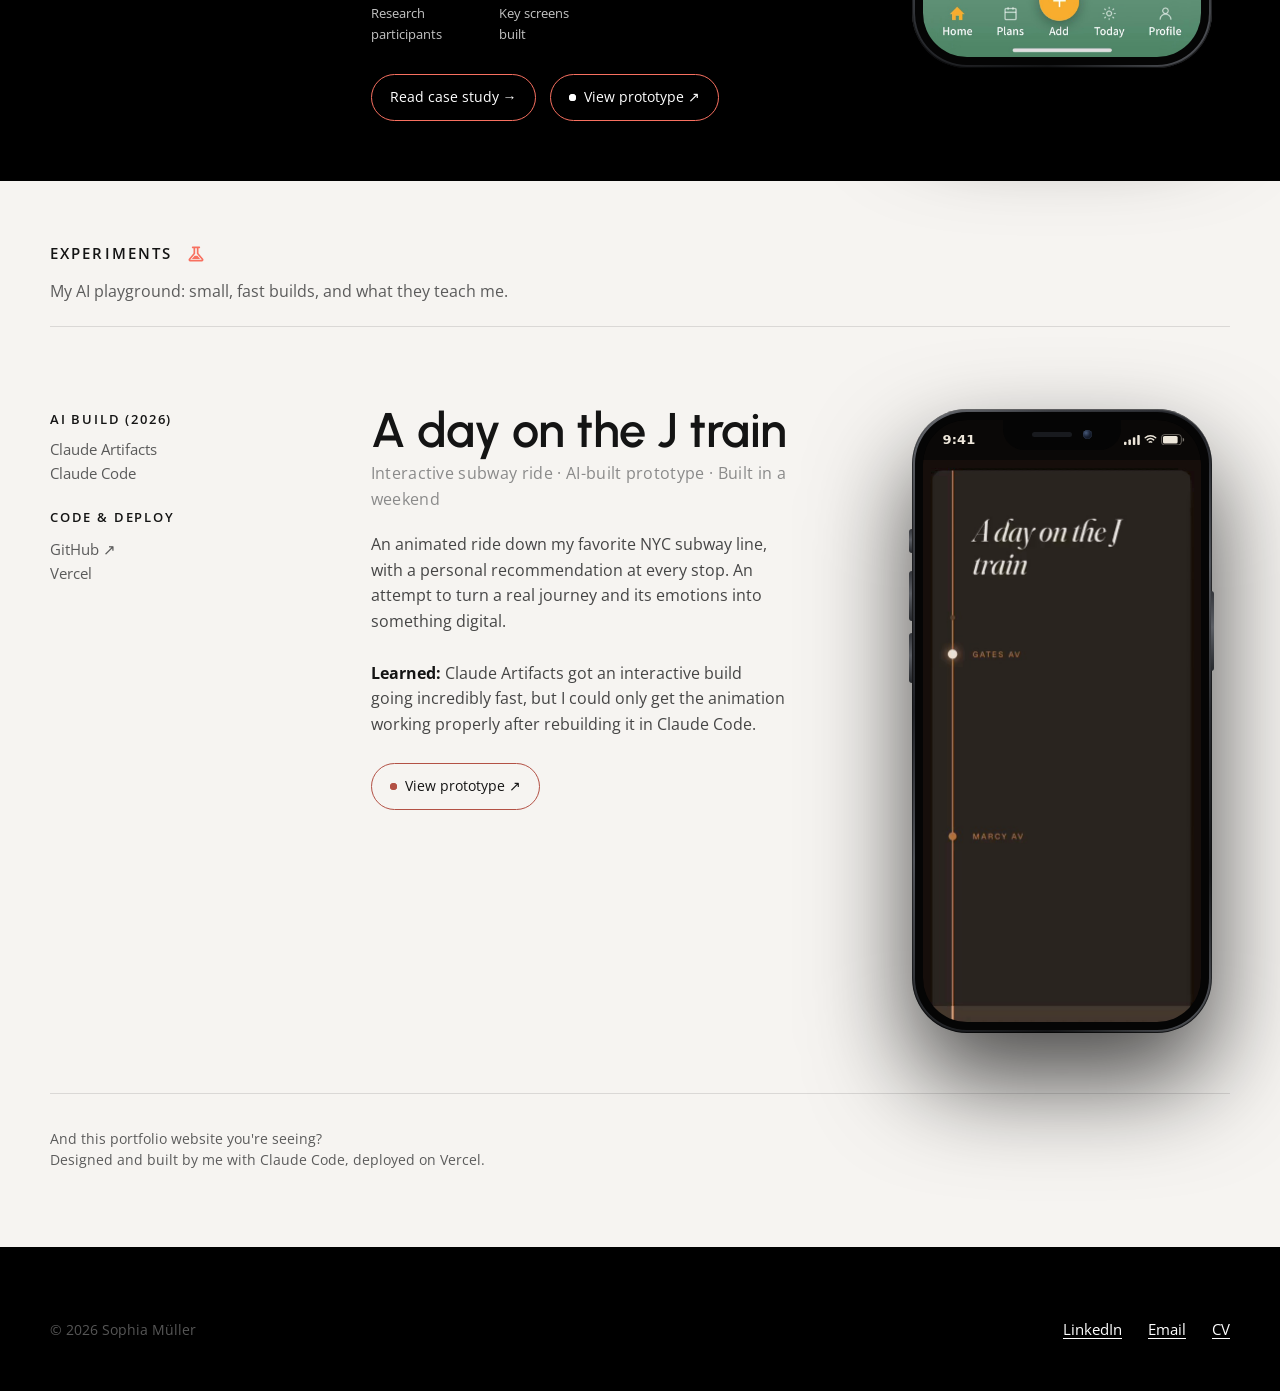
==== commit 4ef54835: "Positioning: surface complex B2B SaaS across hero, intro, meta/schema; refine copy - Hero Experience" ====
--- a/index.html
+++ b/index.html
@@ -7,12 +7,12 @@
 <link rel="icon" href="/favicon.ico" sizes="any">
 <link rel="apple-touch-icon" href="/apple-touch-icon.png">
 <title>Sophia Müller — Senior Product Designer</title>
-<meta name="description" content="Portfolio of Sophia Müller — a product designer integrating AI across the full UX process. Selected work, AI experiments, and case studies.">
+<meta name="description" content="Portfolio of Sophia Müller — a product designer for complex B2B SaaS, integrating AI across the full UX process. Selected work, AI experiments, and case studies.">
 <link rel="canonical" href="https://sophia-ux.com/">
 <meta property="og:type" content="website">
 <meta property="og:url" content="https://sophia-ux.com/">
 <meta property="og:title" content="Sophia Müller — Product Designer">
-<meta property="og:description" content="Product designer integrating AI across the full UX process. Selected work, AI experiments, and case studies.">
+<meta property="og:description" content="Product designer for complex B2B SaaS, integrating AI across the full UX process. Selected work, AI experiments, and case studies.">
 <meta property="og:image" content="https://sophia-ux.com/assets/og-image.jpg">
 <meta property="og:image:width" content="1200">
 <meta property="og:image:height" content="630">
@@ -20,7 +20,7 @@
 <meta property="og:site_name" content="Sophia Müller">
 <meta name="twitter:card" content="summary_large_image">
 <meta name="twitter:title" content="Sophia Müller — Product Designer">
-<meta name="twitter:description" content="Product designer integrating AI across the full UX process. Selected work, AI experiments, and case studies.">
+<meta name="twitter:description" content="Product designer for complex B2B SaaS, integrating AI across the full UX process. Selected work, AI experiments, and case studies.">
 <meta name="twitter:image" content="https://sophia-ux.com/assets/og-image.jpg">
 <meta name="twitter:image:alt" content="Sophia Müller — Product Designer portfolio">
 <script type="application/ld+json">
@@ -32,7 +32,7 @@
       "@id": "https://sophia-ux.com/#website",
       "url": "https://sophia-ux.com/",
       "name": "Sophia Müller",
-      "description": "Portfolio of Sophia Müller, a product designer integrating AI across the full UX process.",
+      "description": "Portfolio of Sophia Müller, a product designer for complex B2B SaaS, integrating AI across the full UX process.",
       "publisher": { "@id": "https://sophia-ux.com/#person" },
       "inLanguage": "en"
     },
@@ -43,7 +43,7 @@
       "url": "https://sophia-ux.com/",
       "jobTitle": "Product Designer",
       "image": "https://sophia-ux.com/assets/sophia-portrait-about.jpg",
-      "description": "Product designer integrating AI across the full UX process — research, design, prototyping, and shipping.",
+      "description": "Product designer for complex B2B SaaS, integrating AI across the full UX process — research, design, prototyping, and shipping.",
       "knowsAbout": ["Product Design", "UX Design", "AI-assisted design", "Prototyping", "Design systems"],
       "sameAs": ["https://www.instagram.com/sophiamueller_ux/"]
     }
@@ -88,11 +88,11 @@
     <aside class="detail reveal" style="animation-delay:.22s">
       <div class="grp">
         <div class="lbl">Experience</div>
-        <div class="val muted">Senior Product Designer · 4+ years in product design · AI-native products · integrating AI across the full UX process</div>
+        <div class="val muted">Senior Product Designer · 4+ years in product design · complex B2B SaaS · integrating AI across the full UX process</div>
       </div>
       <div class="grp">
         <div class="lbl">Location</div>
-        <div class="val muted">Europe-based · open to relocation · happy to work Americas hours</div>
+        <div class="val muted">Europe-based · open to relocation</div>
       </div>
       <div class="grp">
         <div class="lbl">Work eligibility</div>
@@ -123,7 +123,7 @@
   <section class="about-band" id="about">
     <div class="about-inner">
       <div class="about-copy">
-        <p><span class="hi">Hi, I'm Sophia, a Senior Product Designer.</span> For more than four years, I've worked async with Crazy Egg on landing pages and app features alongside a fully distributed team spread across the world. I came to product design from architecture, swapping buildings for products people use every day.</p>
+        <p><span class="hi">Hi, I'm Sophia, a Senior Product Designer.</span> For more than four years, I've worked async with Crazy Egg, a B2B SaaS platform, across the web app and the marketing site, alongside a fully distributed team spread across the world. I came to product design from architecture, swapping buildings for products people use every day.</p>
         <p style="margin-top:16px">I'm genuinely excited about designing with AI across my work, and building AI-native products of my own. I write honestly about what worked, what didn't, and how I got there.</p>
         <a class="about-more" href="about.html">More about me →</a>
       </div>
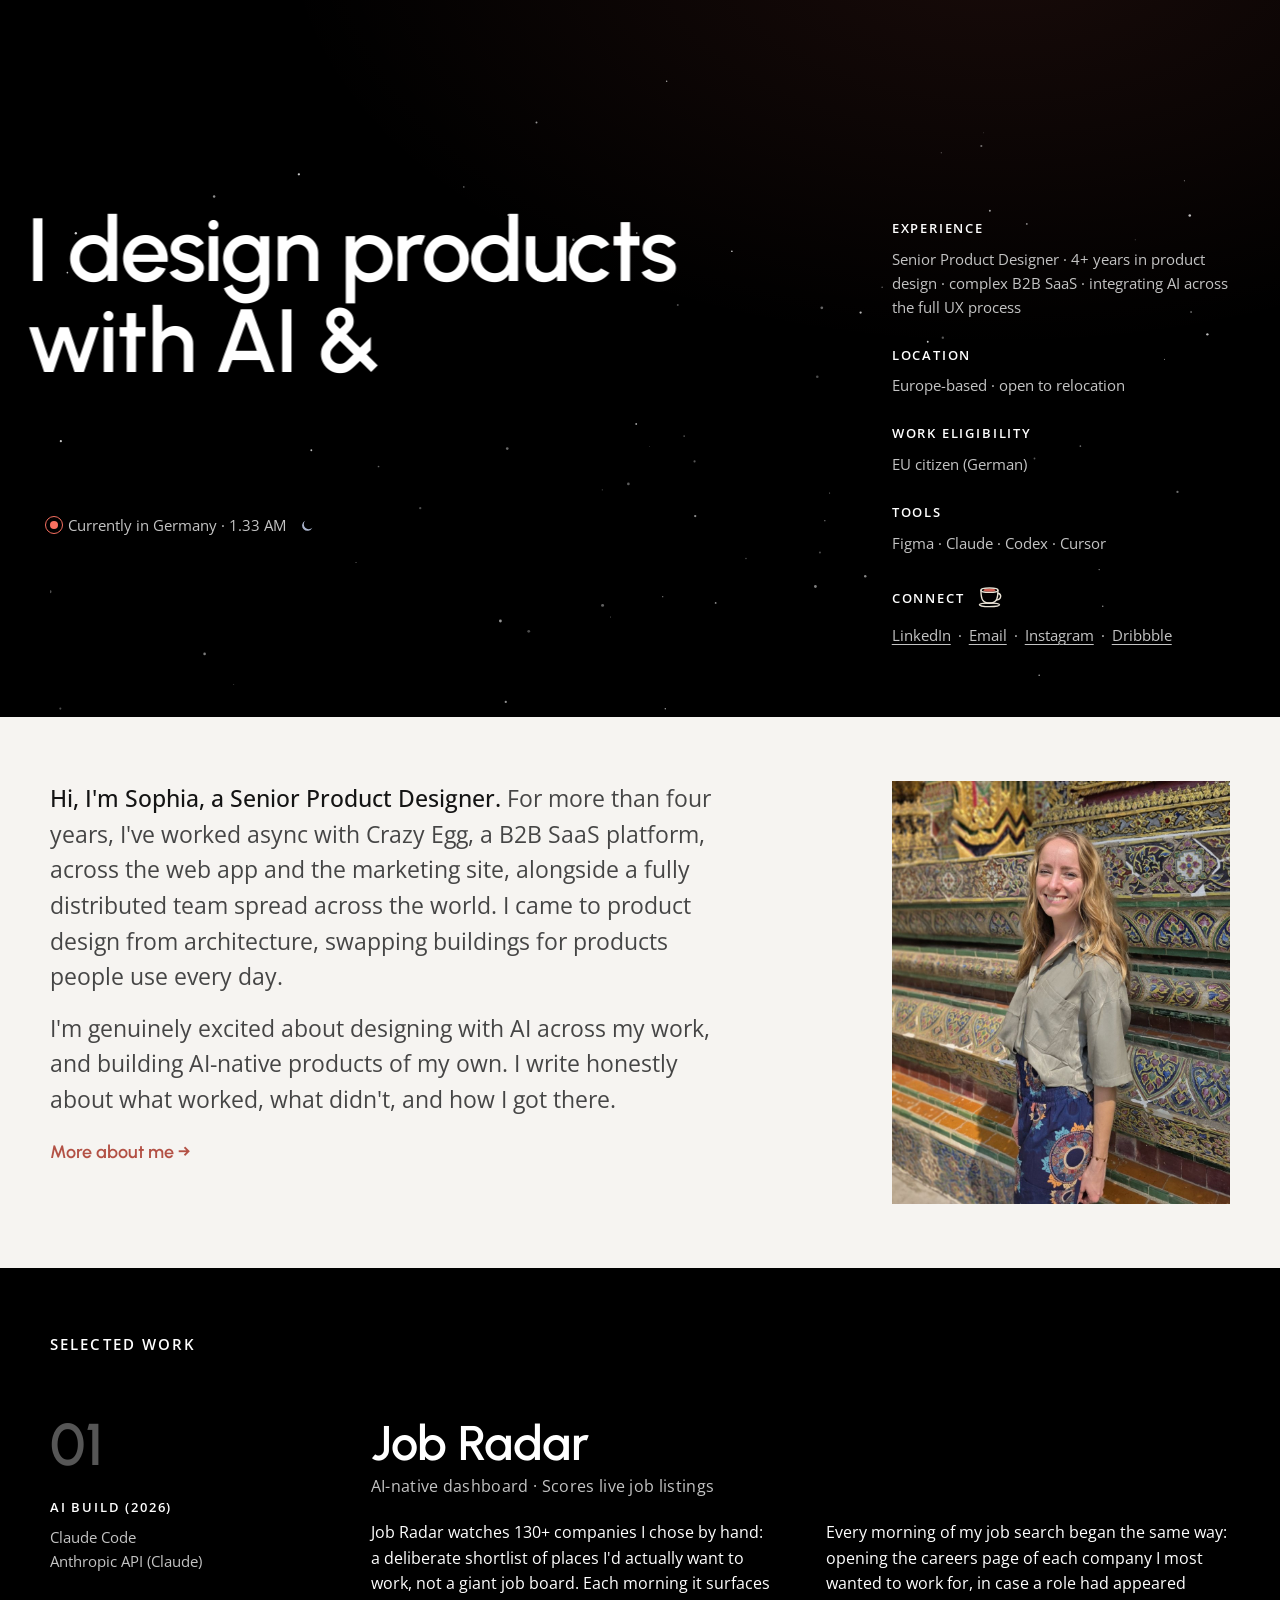
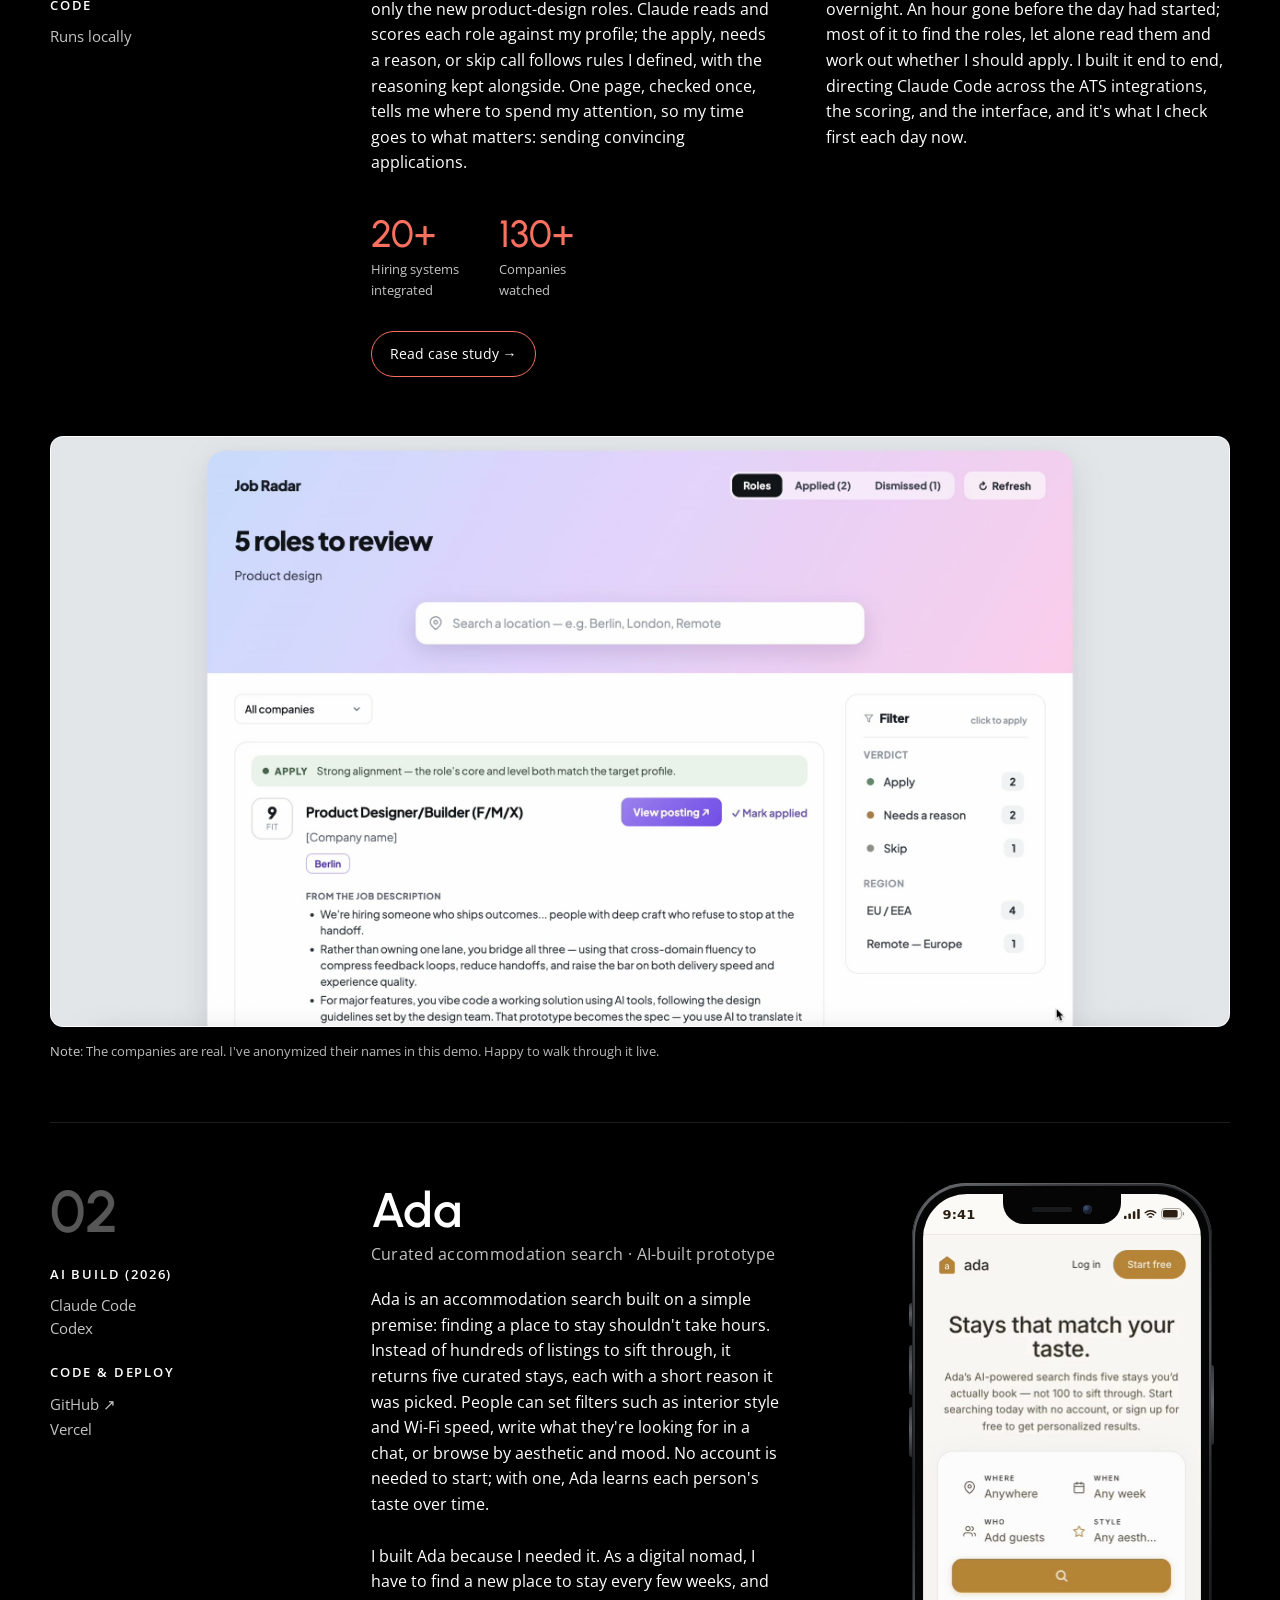
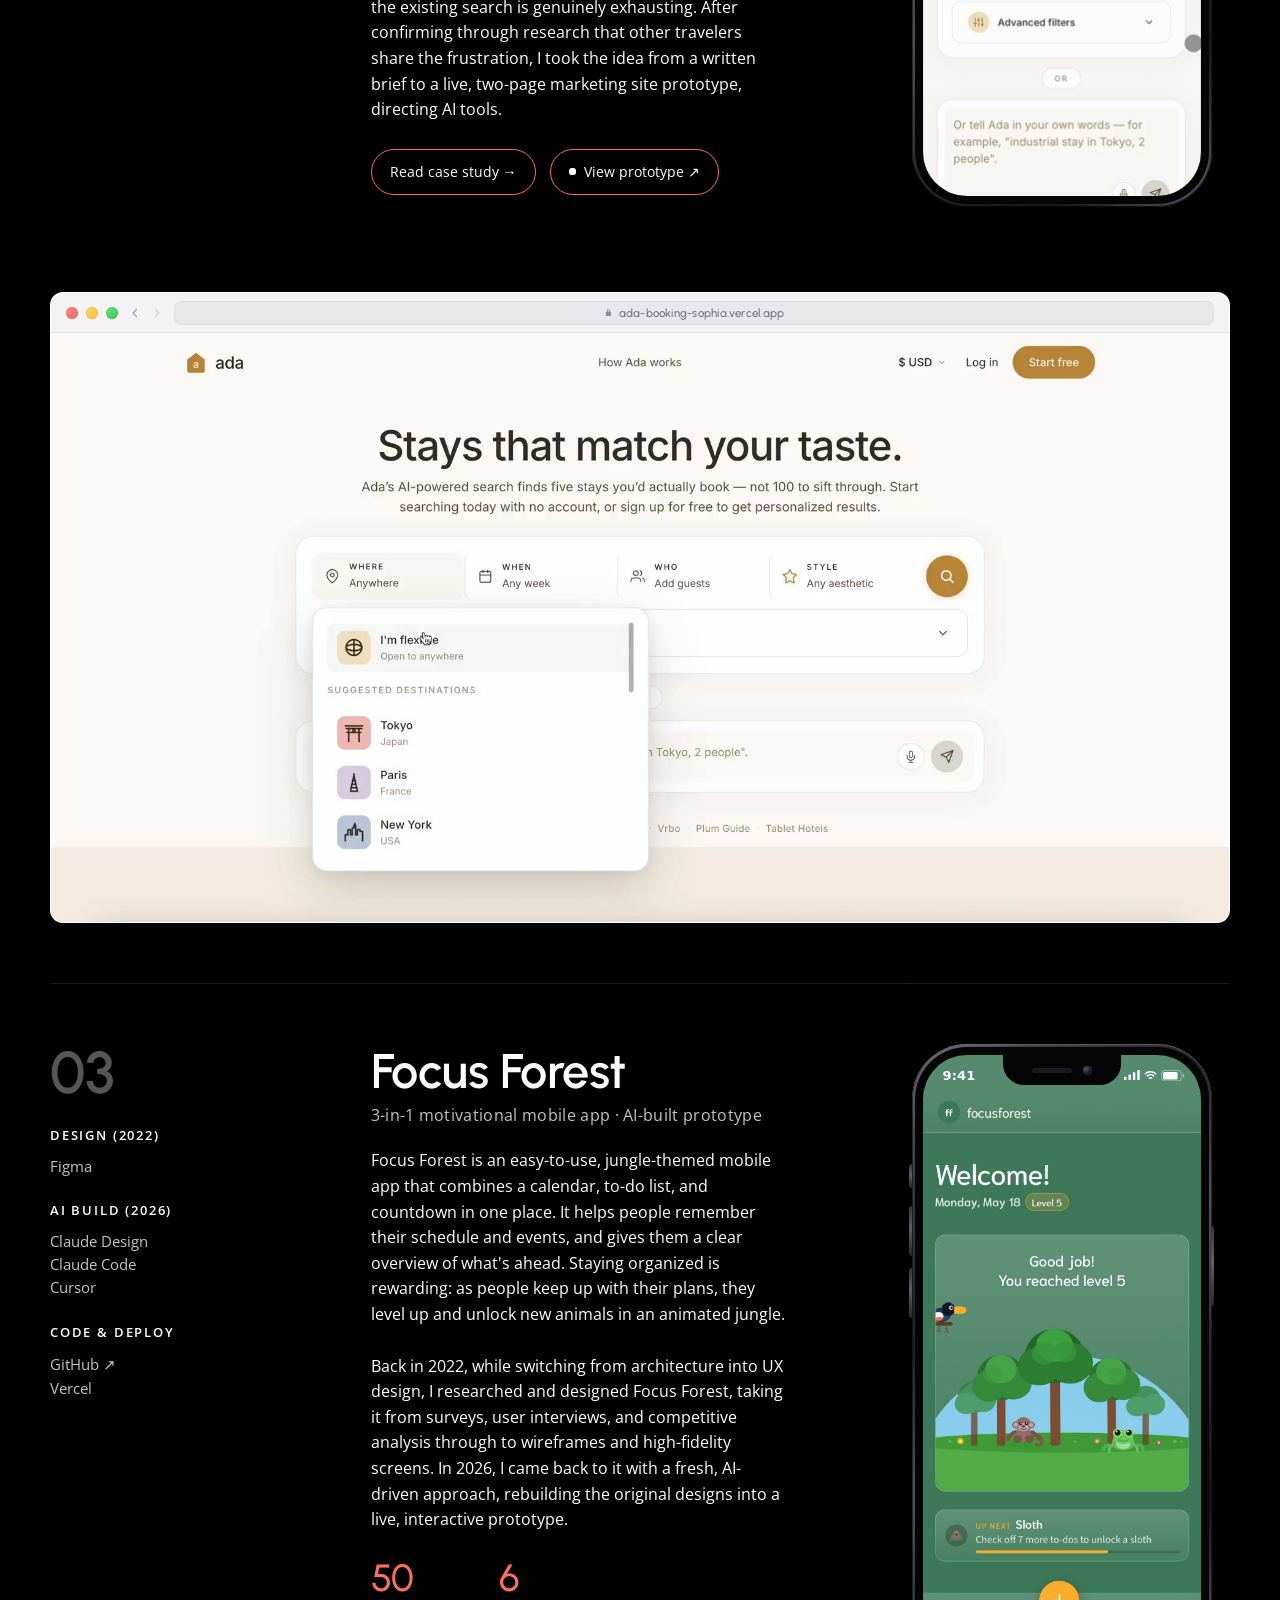
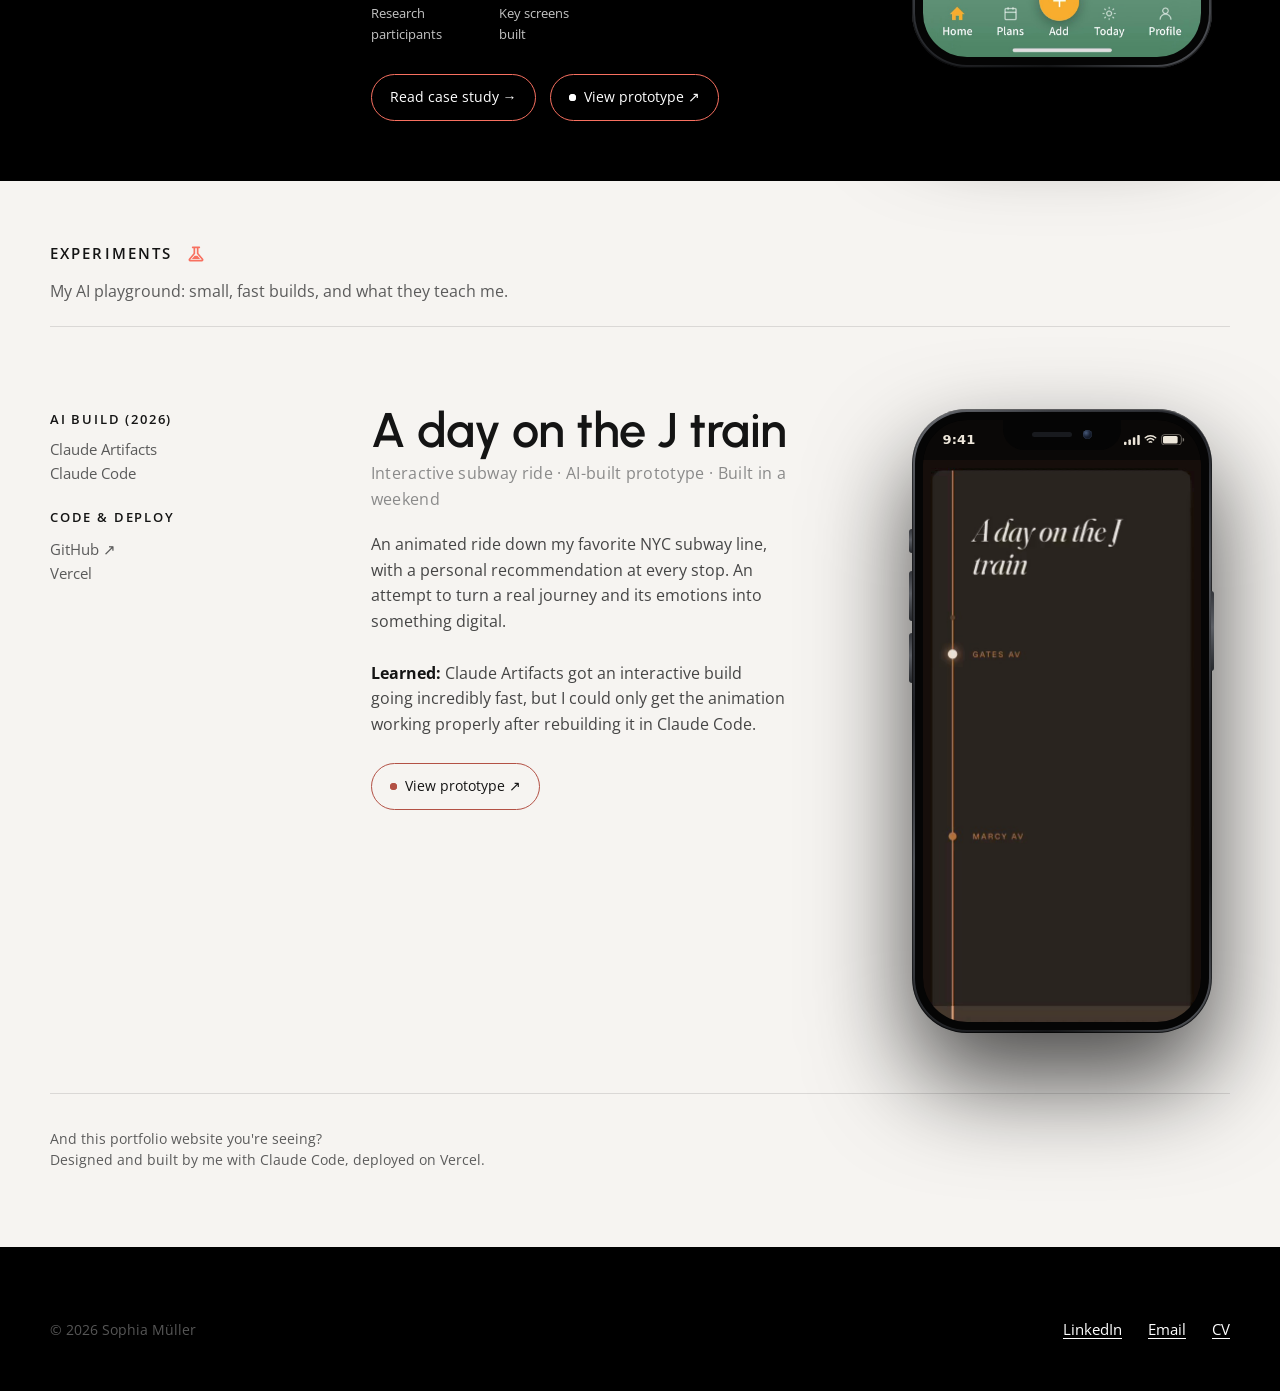
==== commit 011ba822: "Add HTML CV at /cv; repoint all CV links from Drive to internal page - New cv.html (serves at /cv vi" ====
--- a/index.html
+++ b/index.html
@@ -68,7 +68,7 @@
       <a href="#work">Work</a>
       <a href="#lab">Experiments <svg class="navicon" viewBox="0 -960 960 960" aria-hidden="true"><path d="M200-120q-51 0-72.5-45.5T138-250l222-270v-240h-40q-17 0-28.5-11.5T280-800q0-17 11.5-28.5T320-840h320q17 0 28.5 11.5T680-800q0 17-11.5 28.5T640-760h-40v240l222 270q32 39 10.5 84.5T760-120H200Zm80-120h400L544-400H416L280-240Zm-80 40h560L520-492v-268h-80v268L200-200Zm280-280Z"/></svg></a>
       <a href="about.html">About</a>
-      <a href="https://drive.google.com/file/d/1Z-_l9H6a6OMf9sEtm7uho7M1DKZYMkv1/view?usp=sharing" target="_blank" rel="noopener">CV</a>
+      <a href="cv.html">CV</a>
     </nav>
   </header>
 
@@ -440,7 +440,7 @@
     <div class="flinks">
       <a href="https://www.linkedin.com/in/sophiadesign/" target="_blank" rel="noopener">LinkedIn</a>
       <a href="mailto:hello@sophia-ux.com">Email</a>
-      <a href="https://drive.google.com/file/d/1Z-_l9H6a6OMf9sEtm7uho7M1DKZYMkv1/view?usp=sharing" target="_blank" rel="noopener">CV</a>
+      <a href="cv.html">CV</a>
     </div>
   </footer>
 
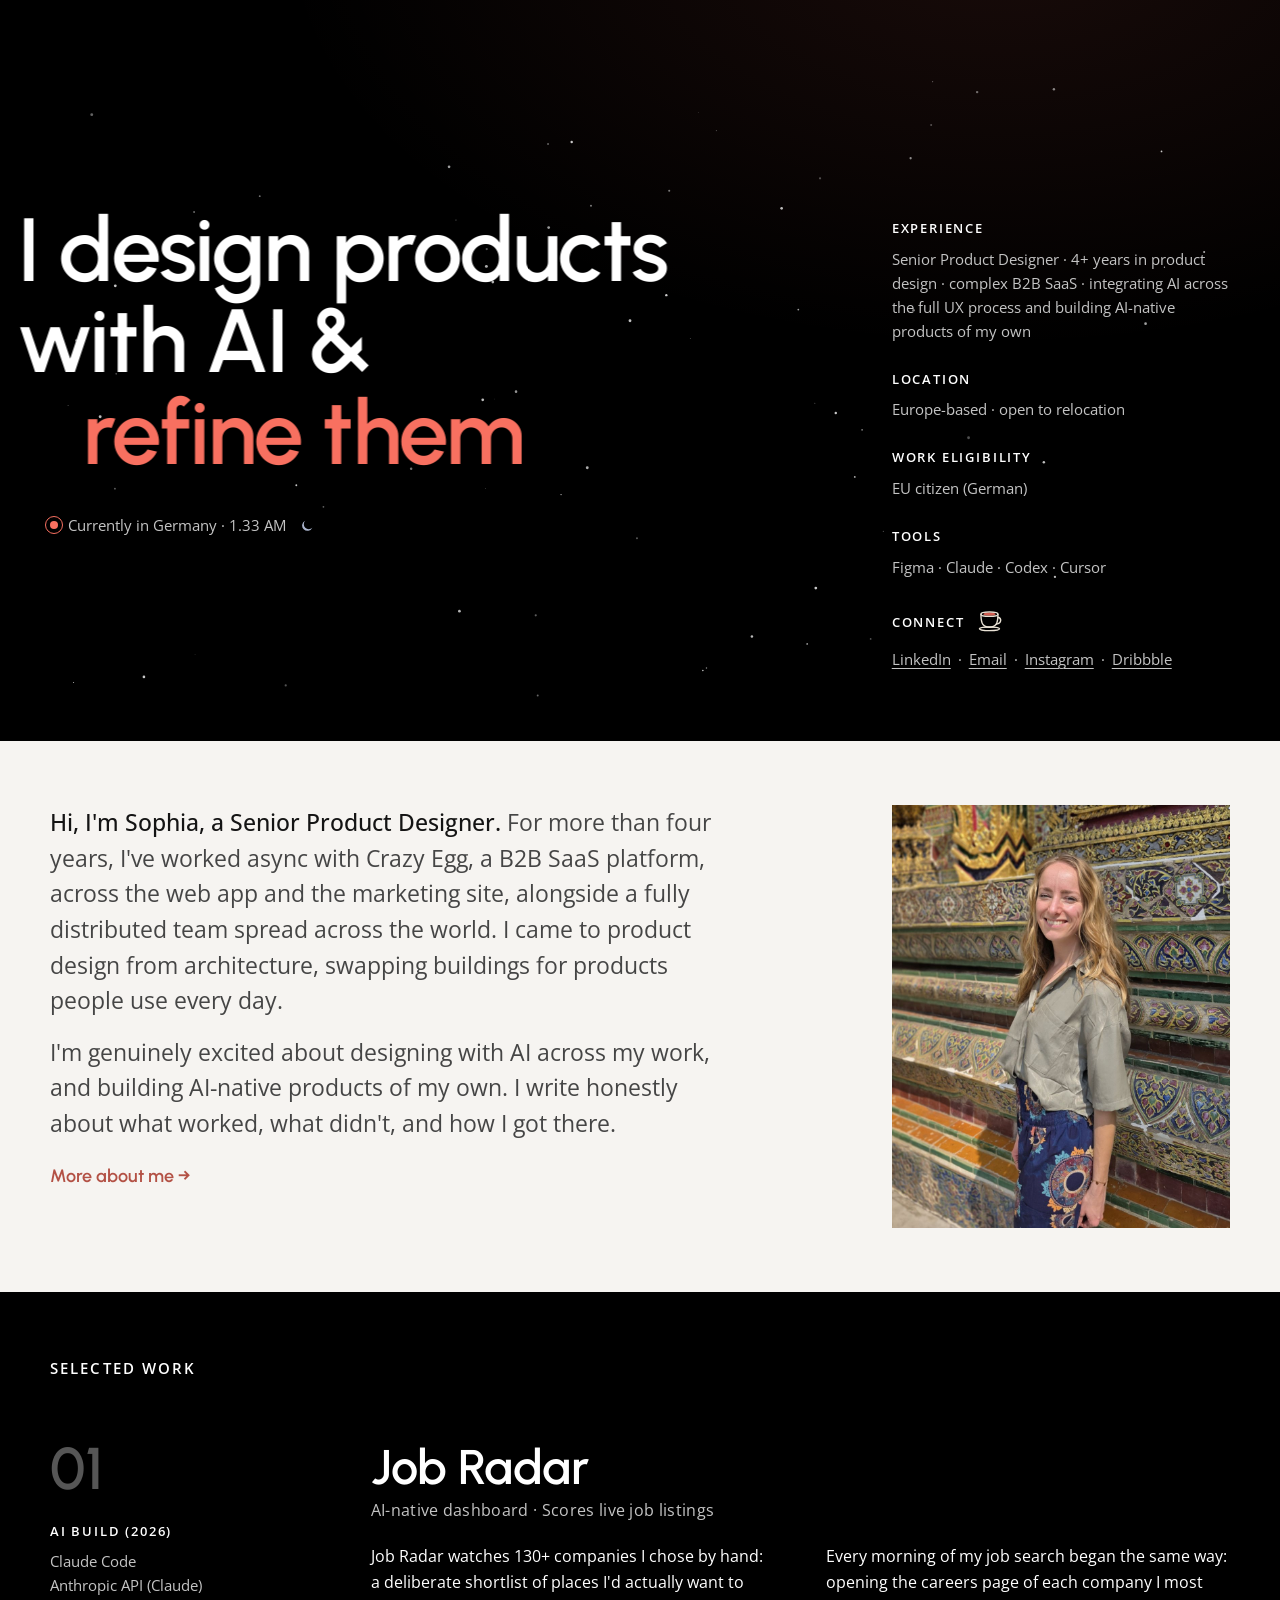
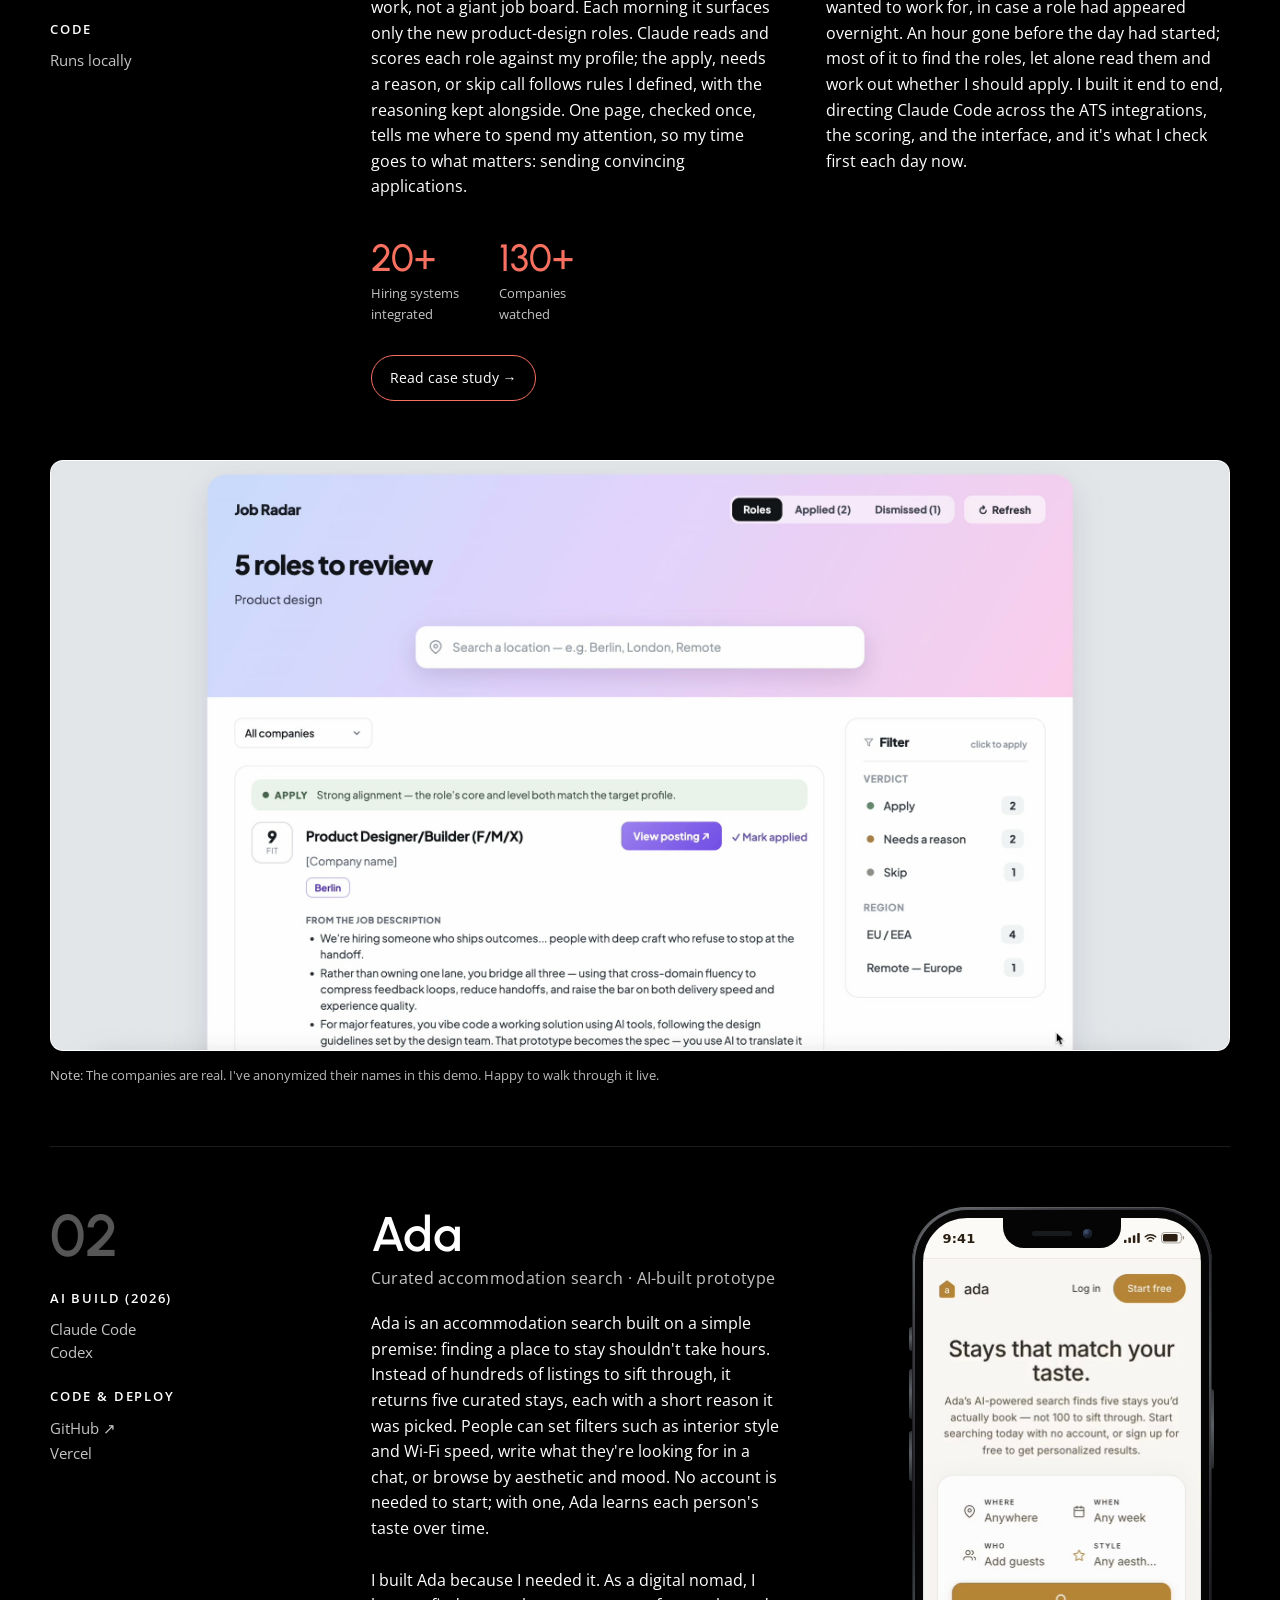
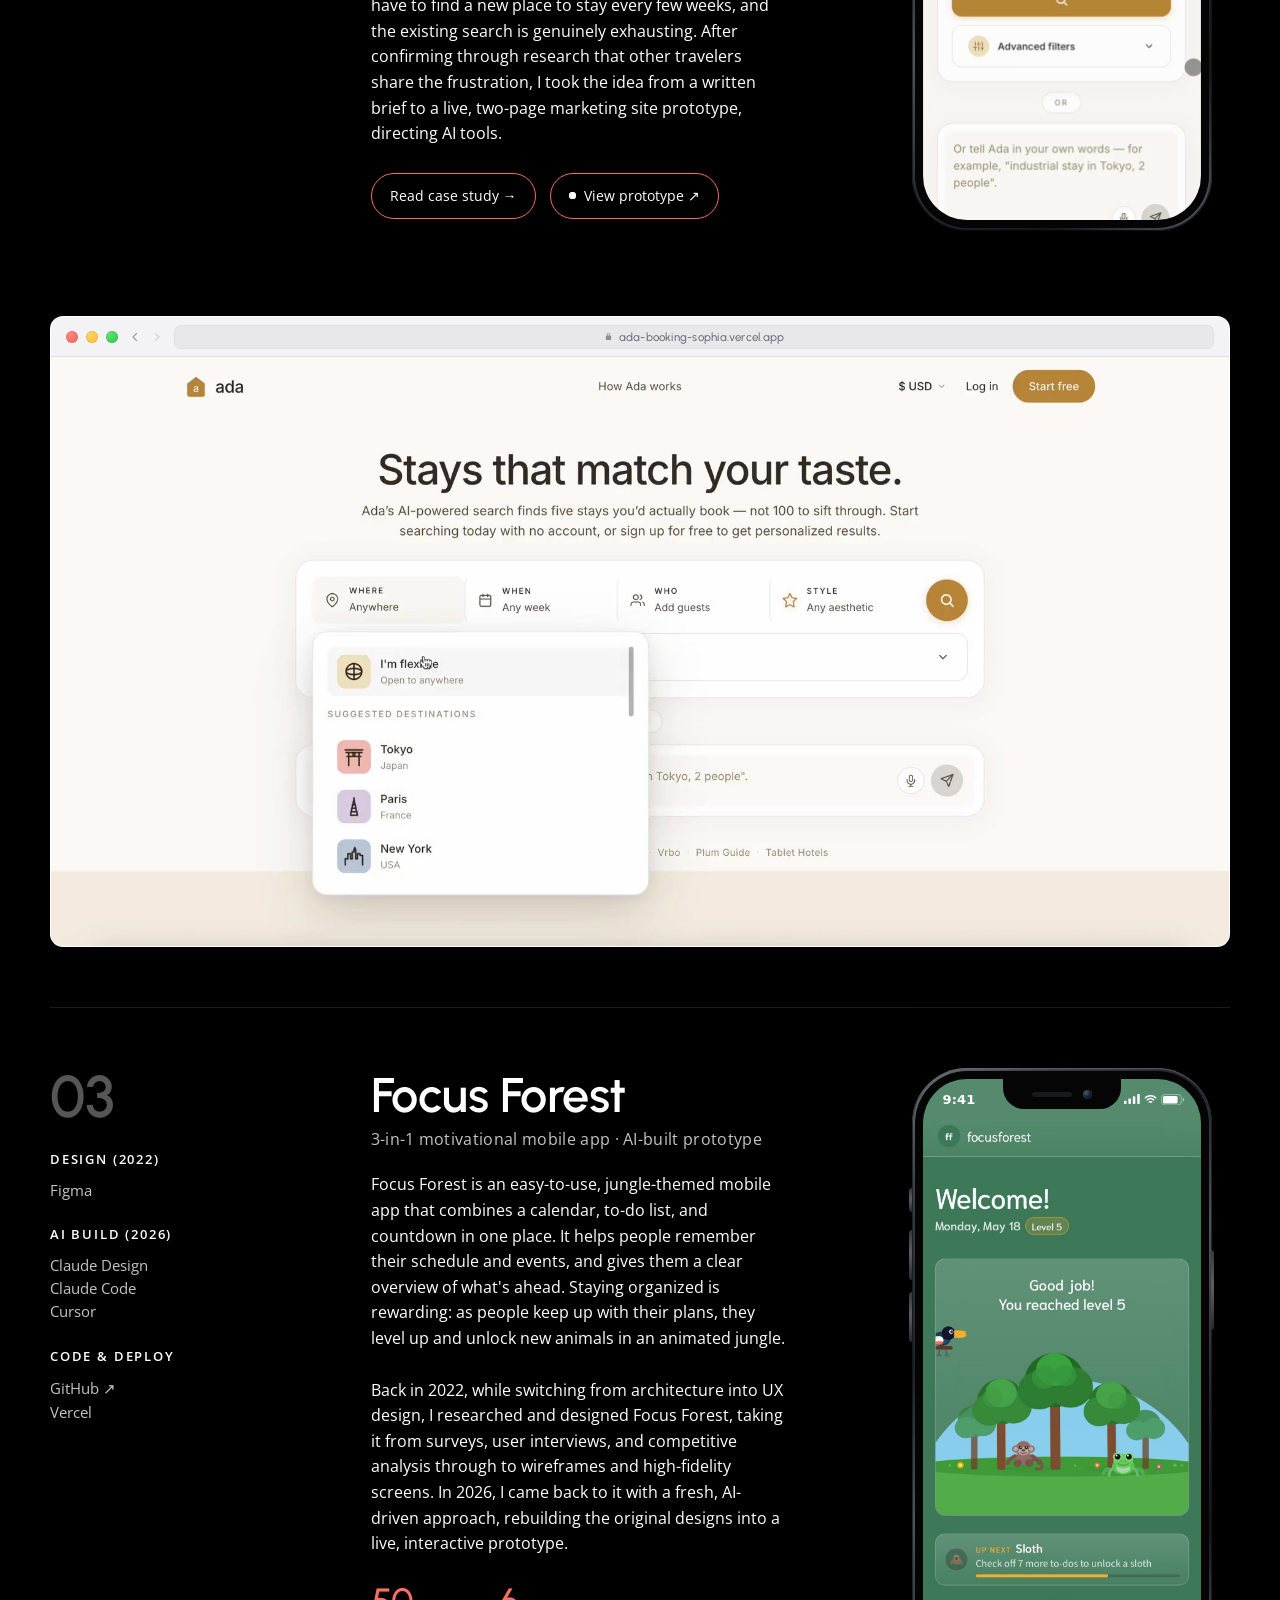
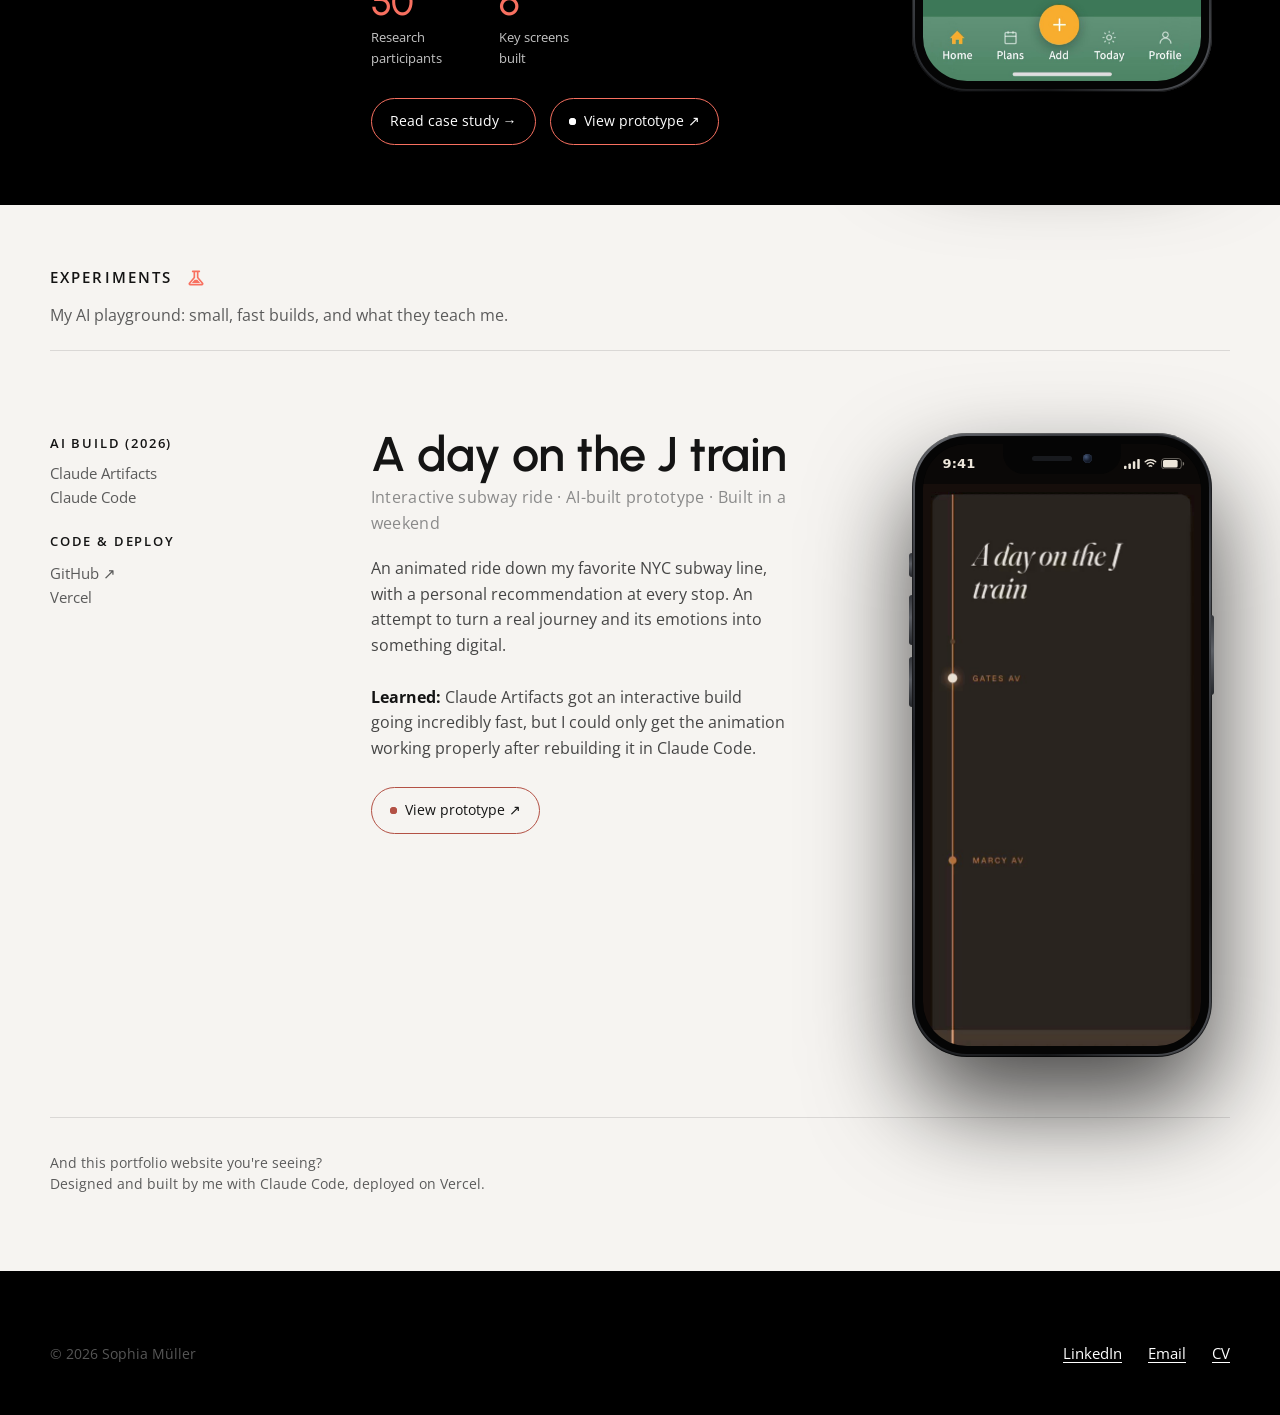
==== commit ba9c7451: "Homepage hero: add 'and building AI-native products of my own' to Experience row Co-Authored-By: Cla" ====
--- a/index.html
+++ b/index.html
@@ -88,7 +88,7 @@
     <aside class="detail reveal" style="animation-delay:.22s">
       <div class="grp">
         <div class="lbl">Experience</div>
-        <div class="val muted">Senior Product Designer · 4+ years in product design · complex B2B SaaS · integrating AI across the full UX process</div>
+        <div class="val muted">Senior Product Designer · 4+ years in product design · complex B2B SaaS · integrating AI across the full UX process and building AI-native products of my own</div>
       </div>
       <div class="grp">
         <div class="lbl">Location</div>
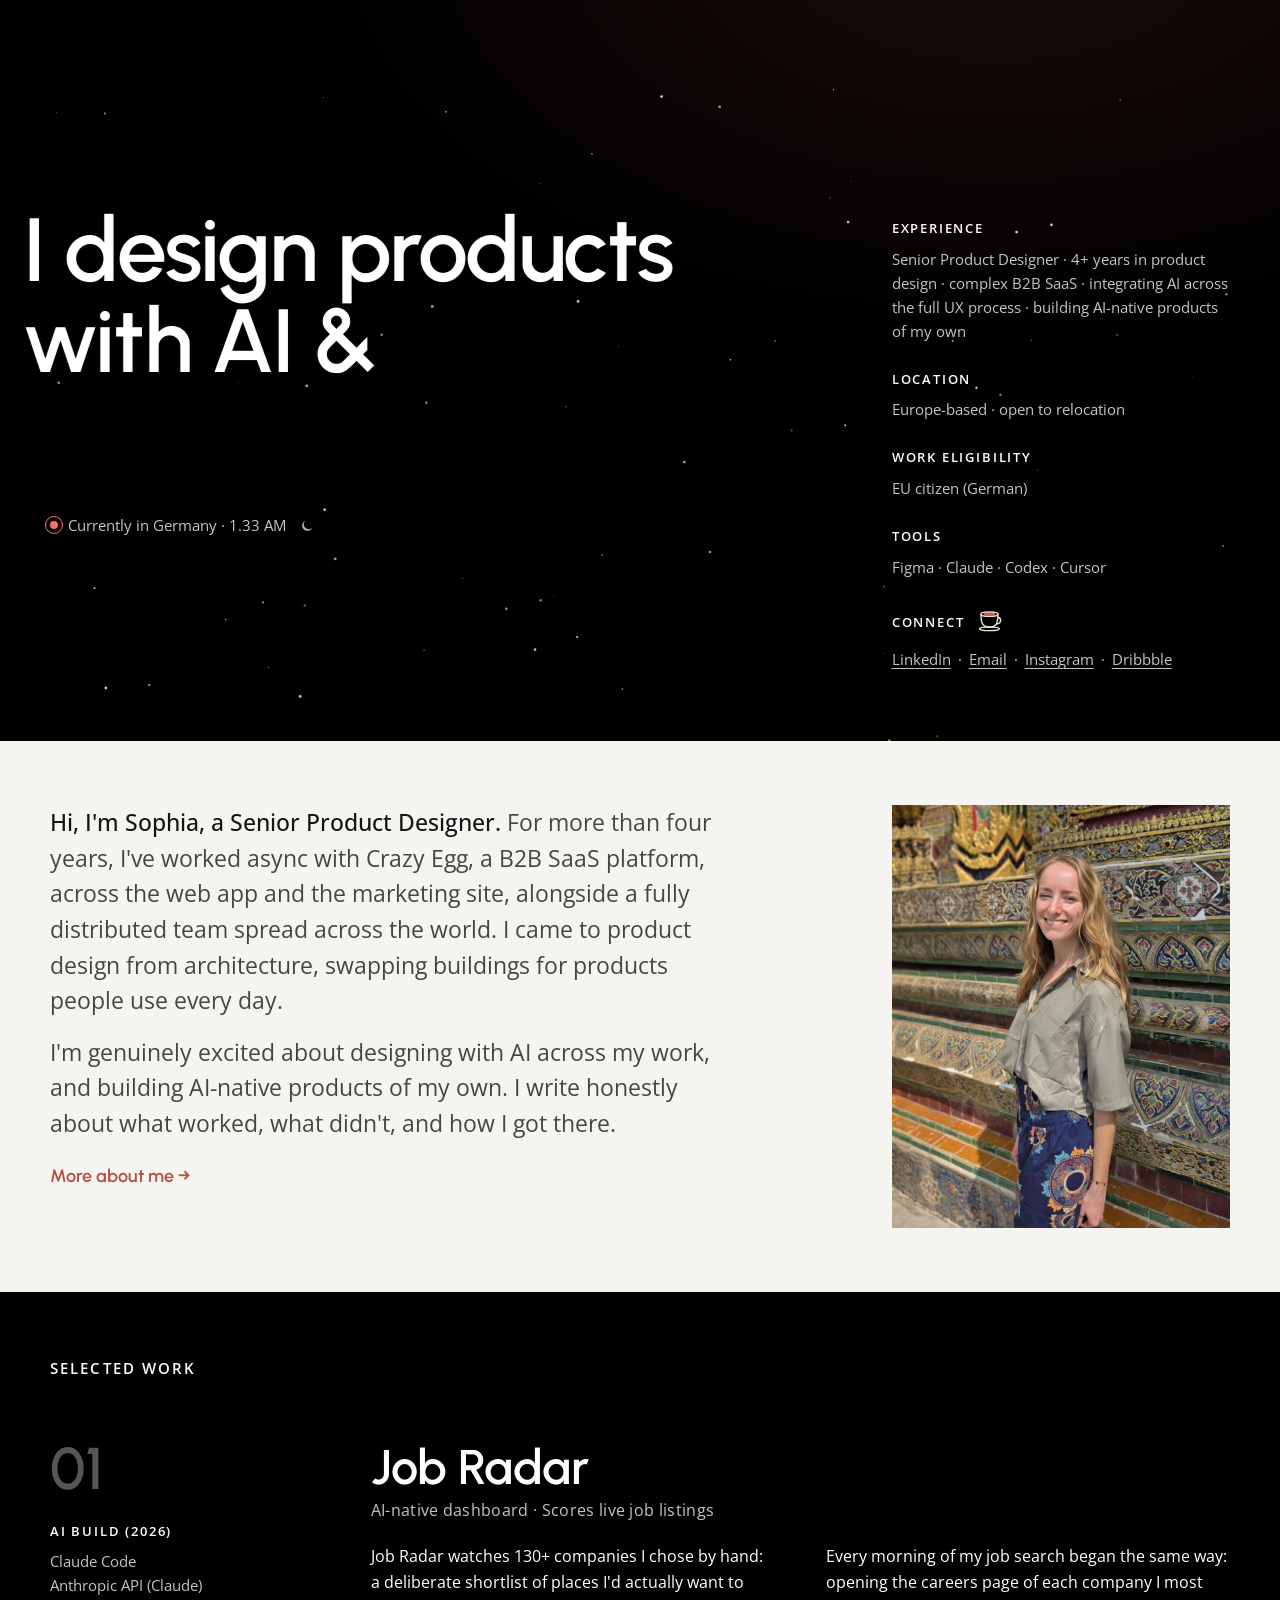
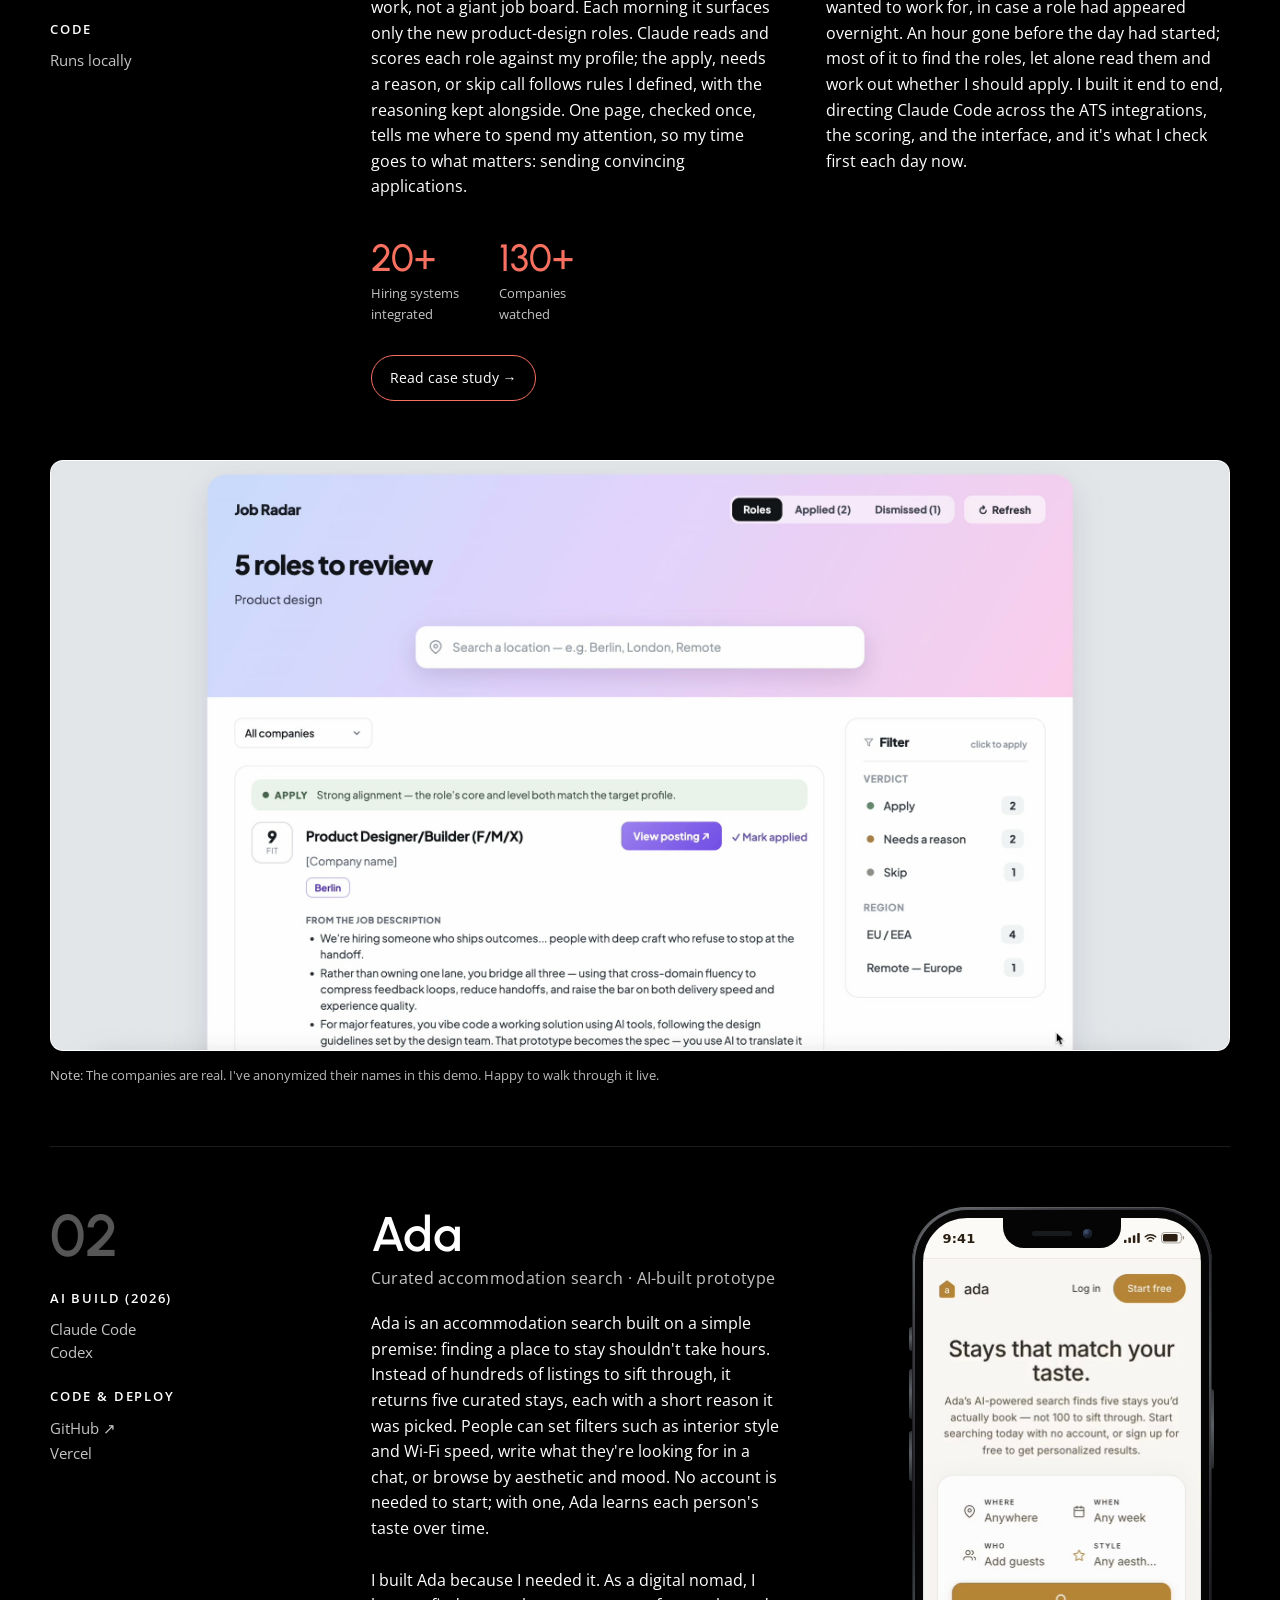
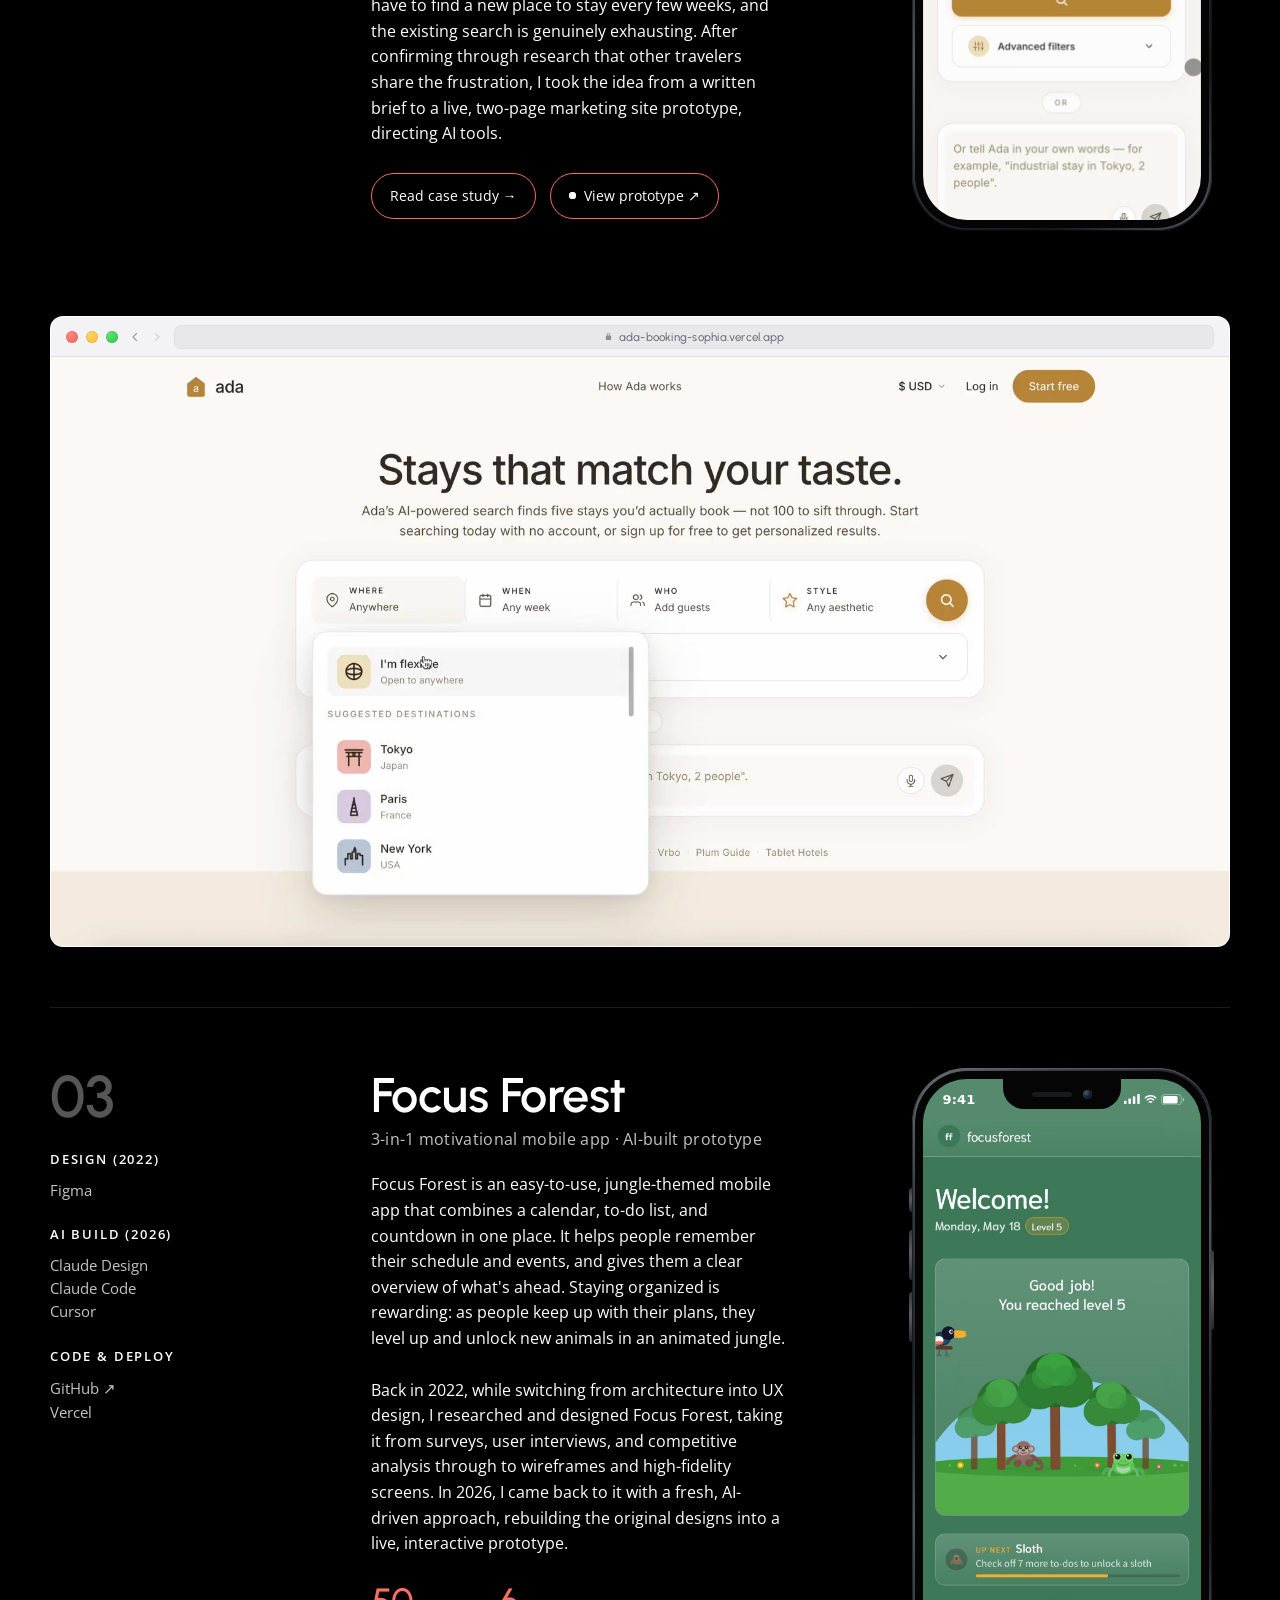
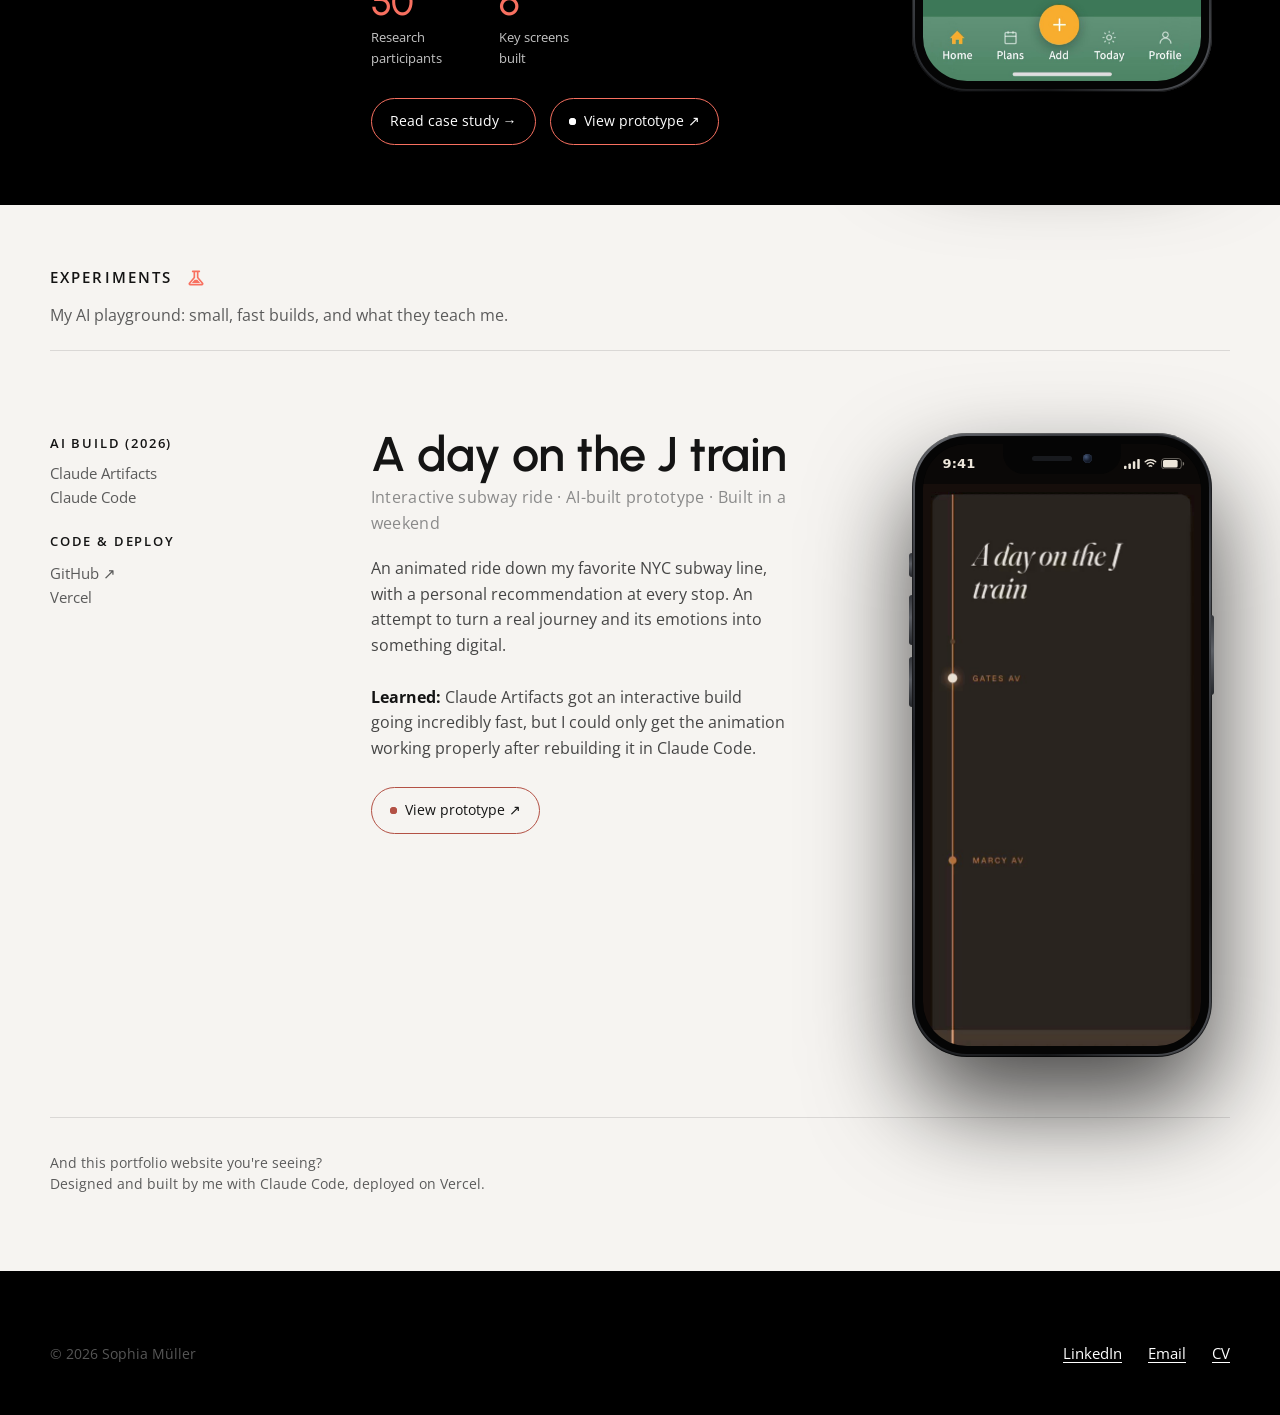
==== commit 62490de1: "Homepage hero: separate 'building AI-native products' with middot instead of 'and' Co-Authored-By: C" ====
--- a/index.html
+++ b/index.html
@@ -88,7 +88,7 @@
     <aside class="detail reveal" style="animation-delay:.22s">
       <div class="grp">
         <div class="lbl">Experience</div>
-        <div class="val muted">Senior Product Designer · 4+ years in product design · complex B2B SaaS · integrating AI across the full UX process and building AI-native products of my own</div>
+        <div class="val muted">Senior Product Designer · 4+ years in product design · complex B2B SaaS · integrating AI across the full UX process · building AI-native products of my own</div>
       </div>
       <div class="grp">
         <div class="lbl">Location</div>
